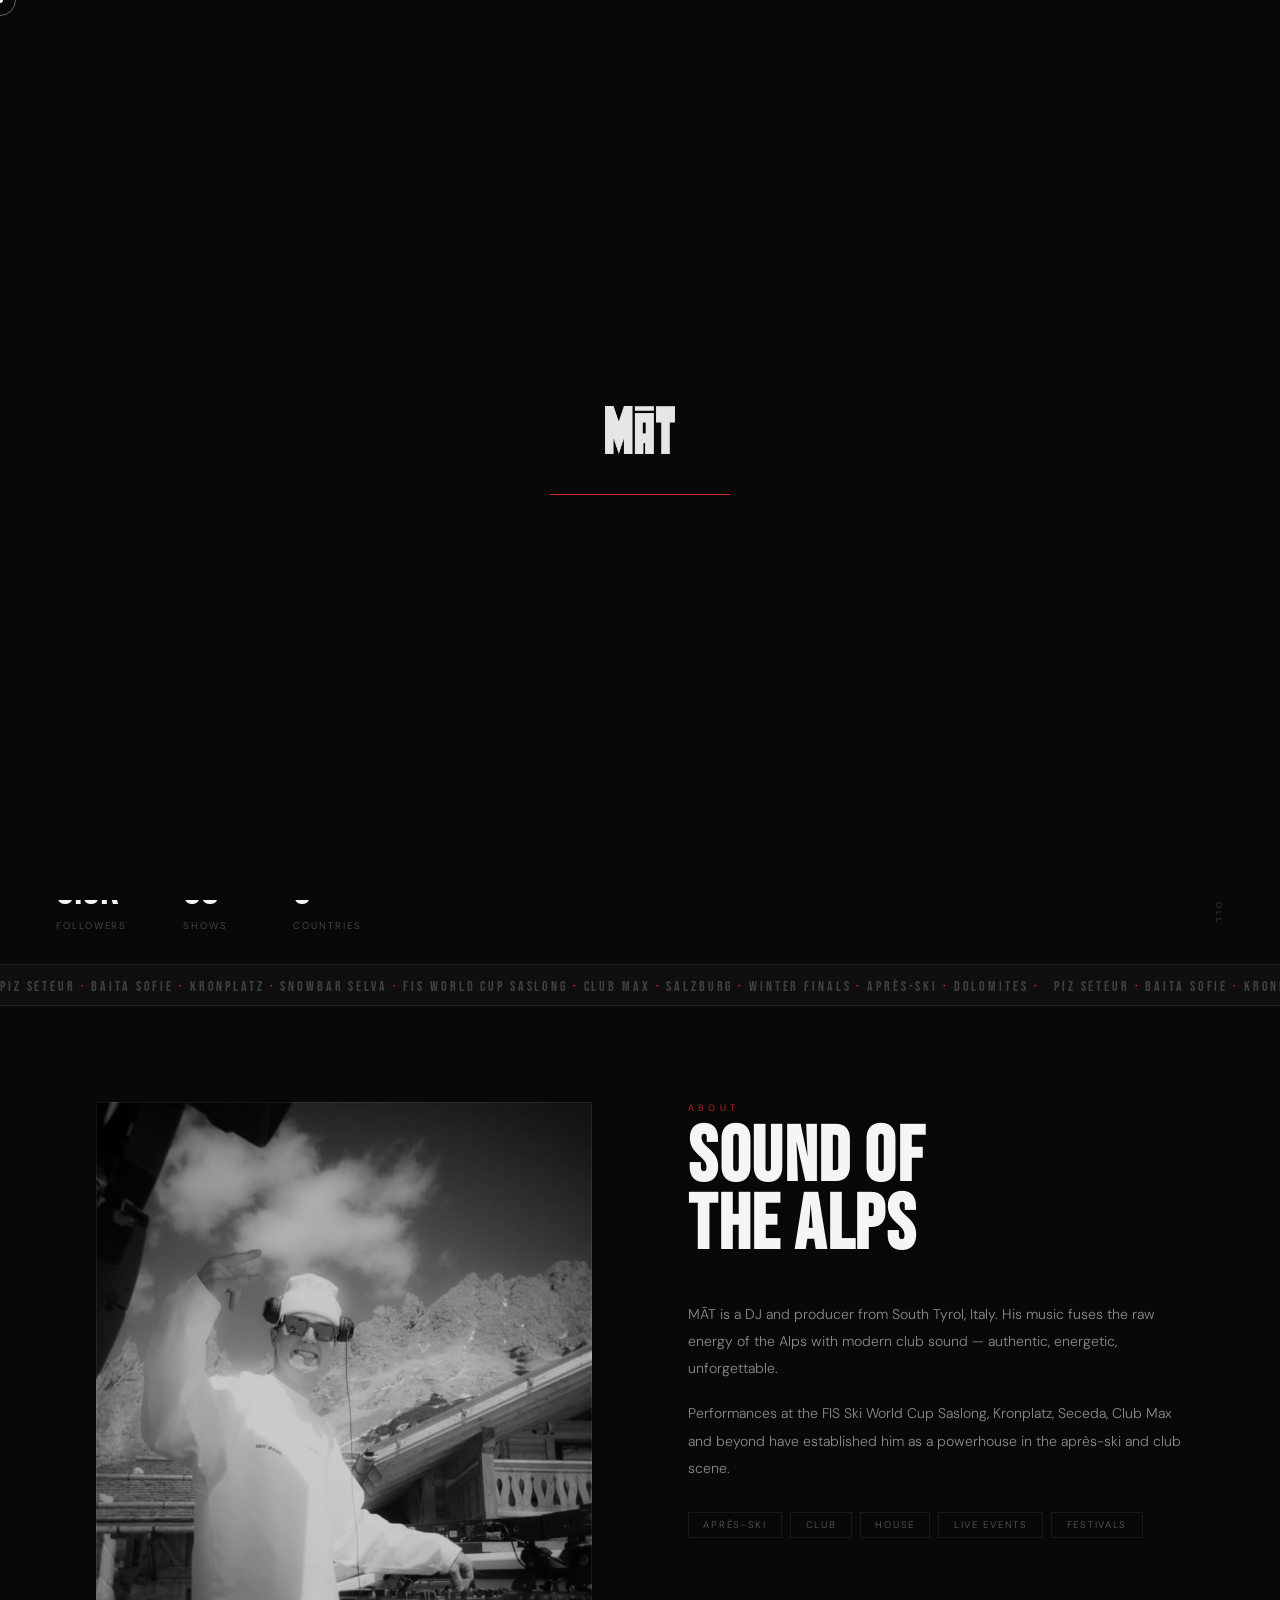
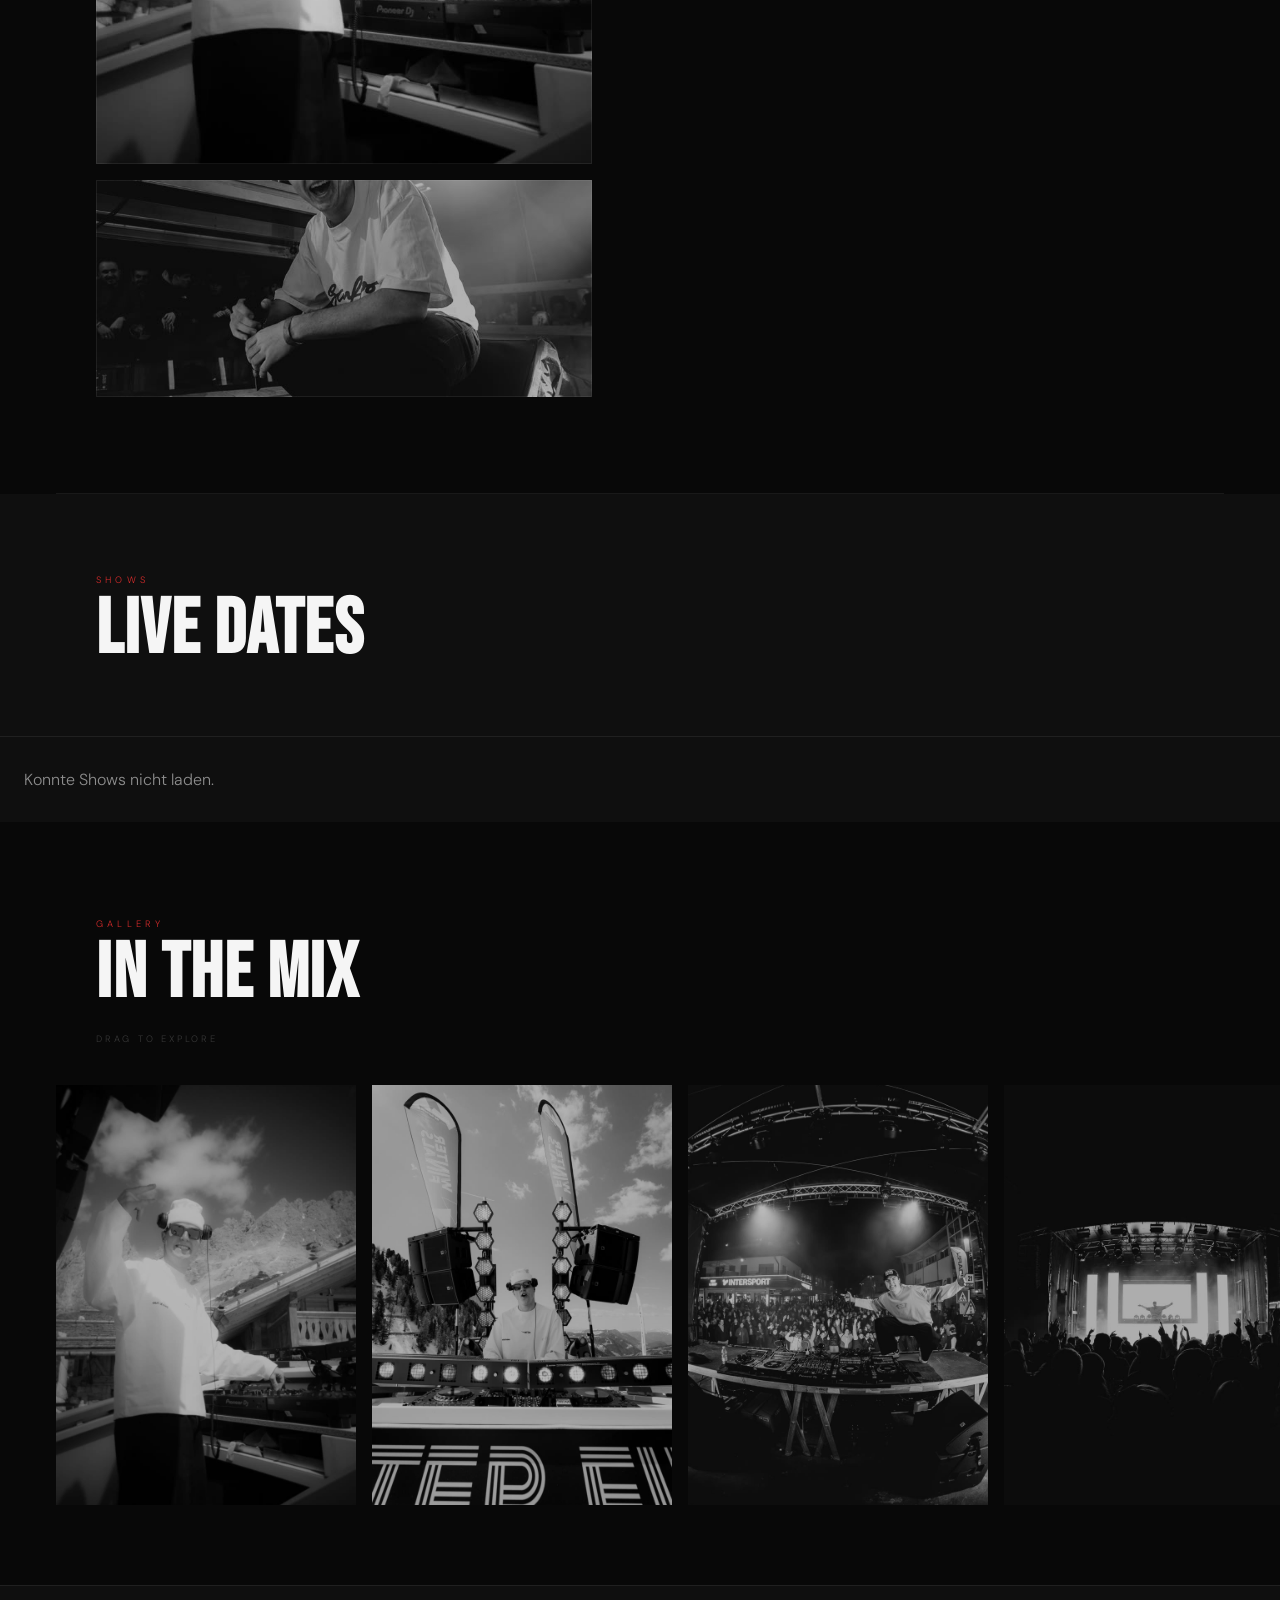
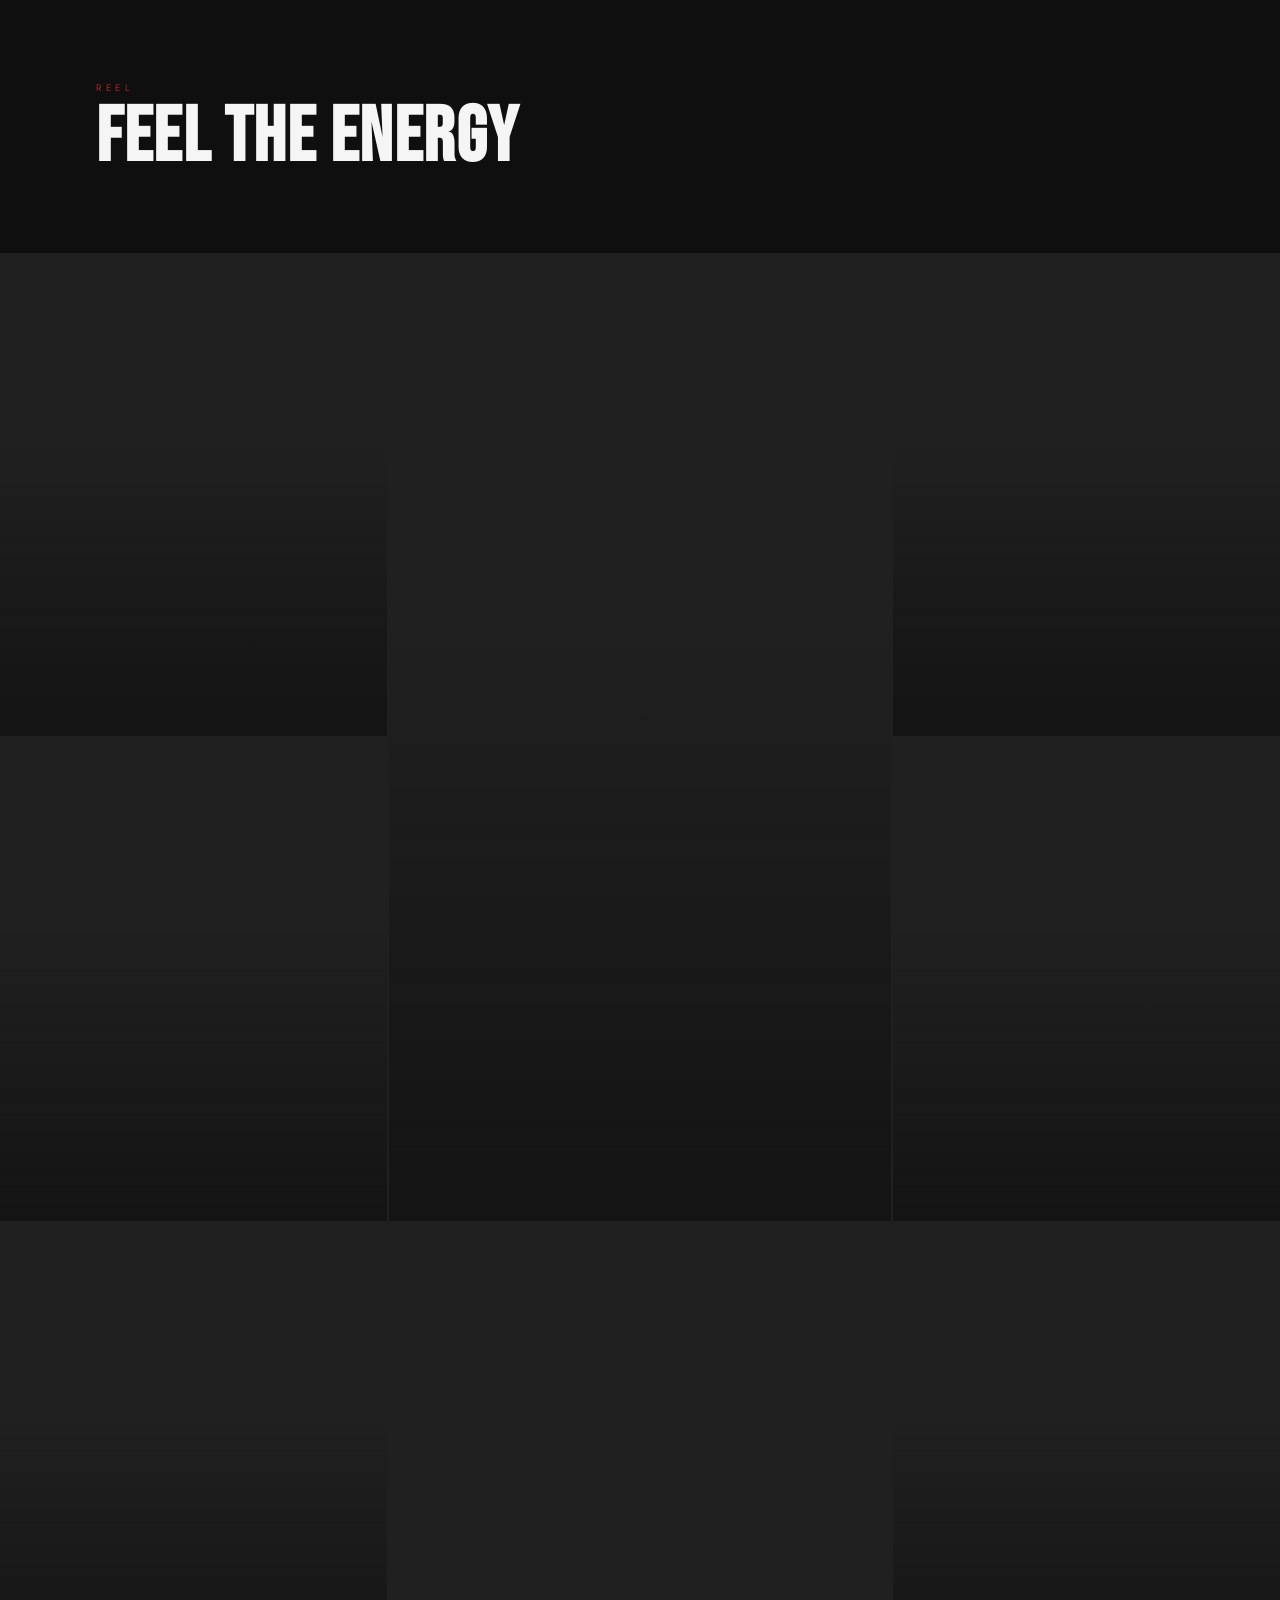
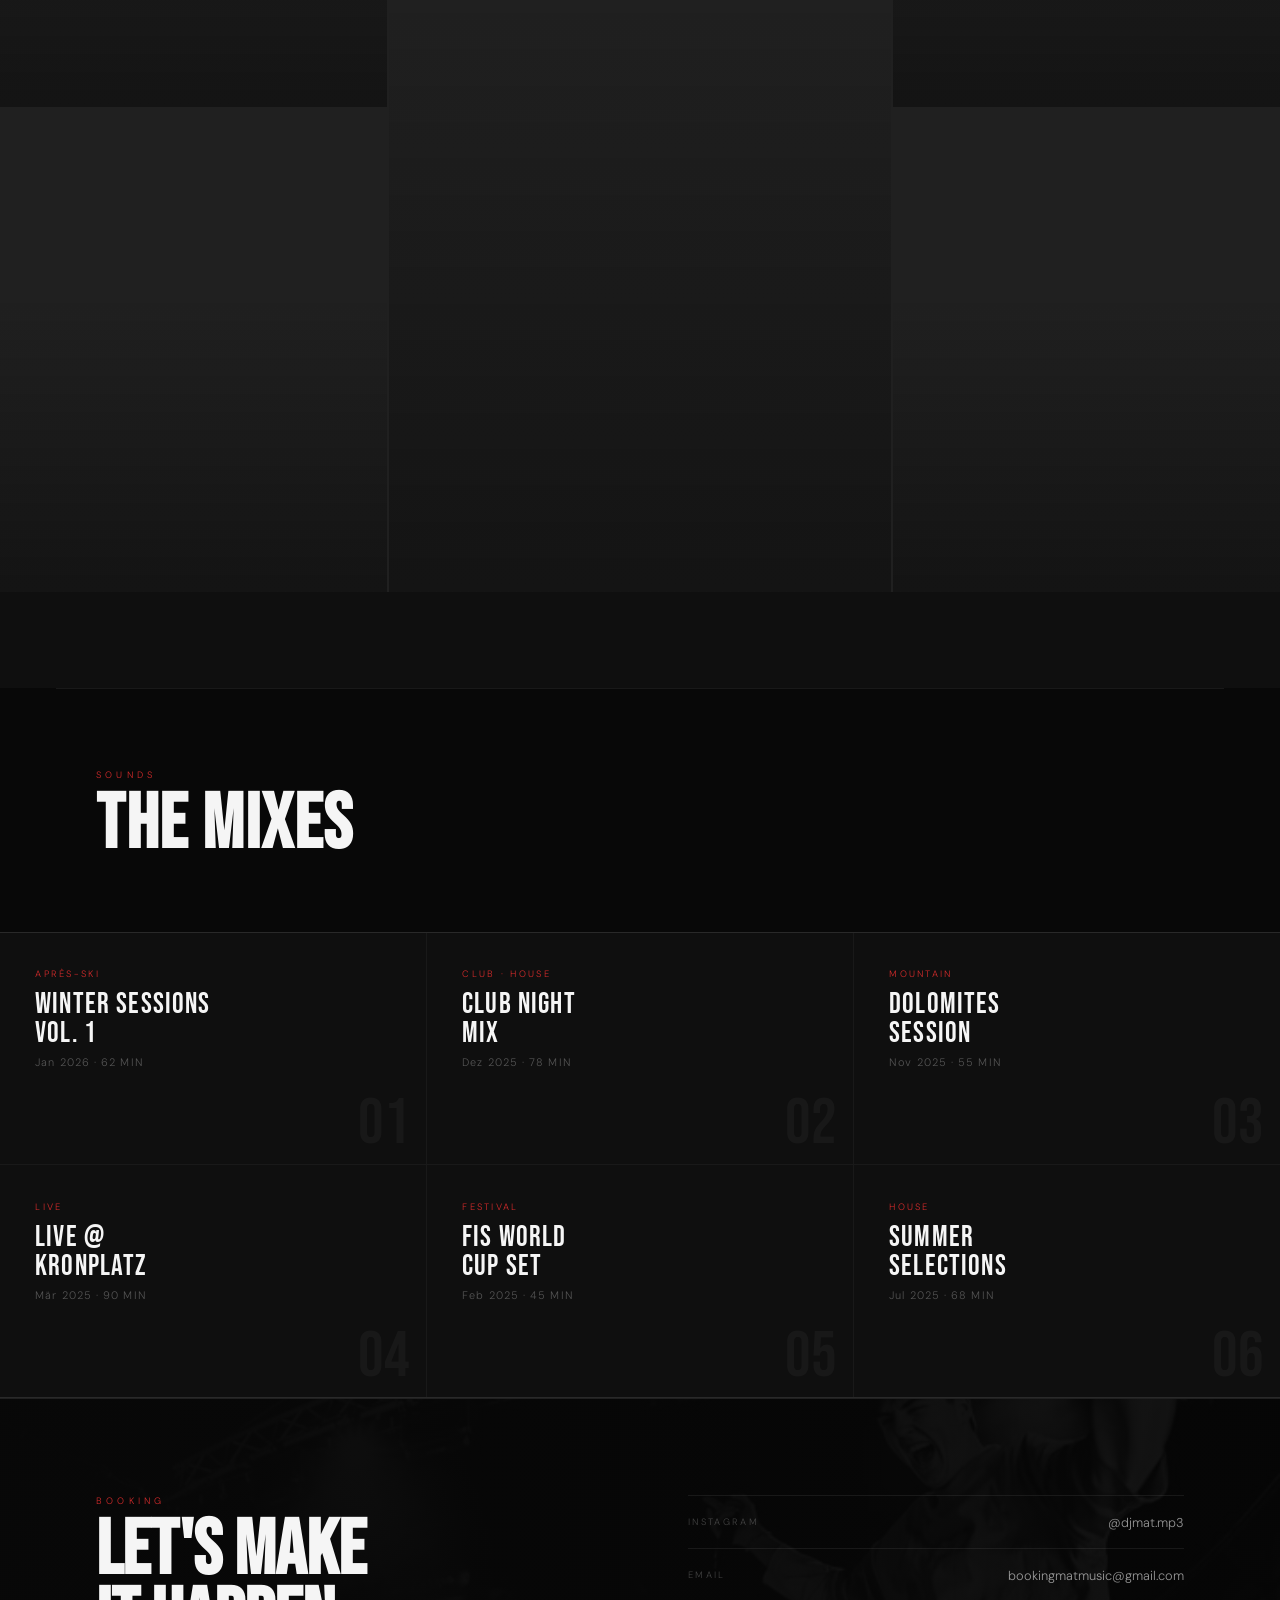
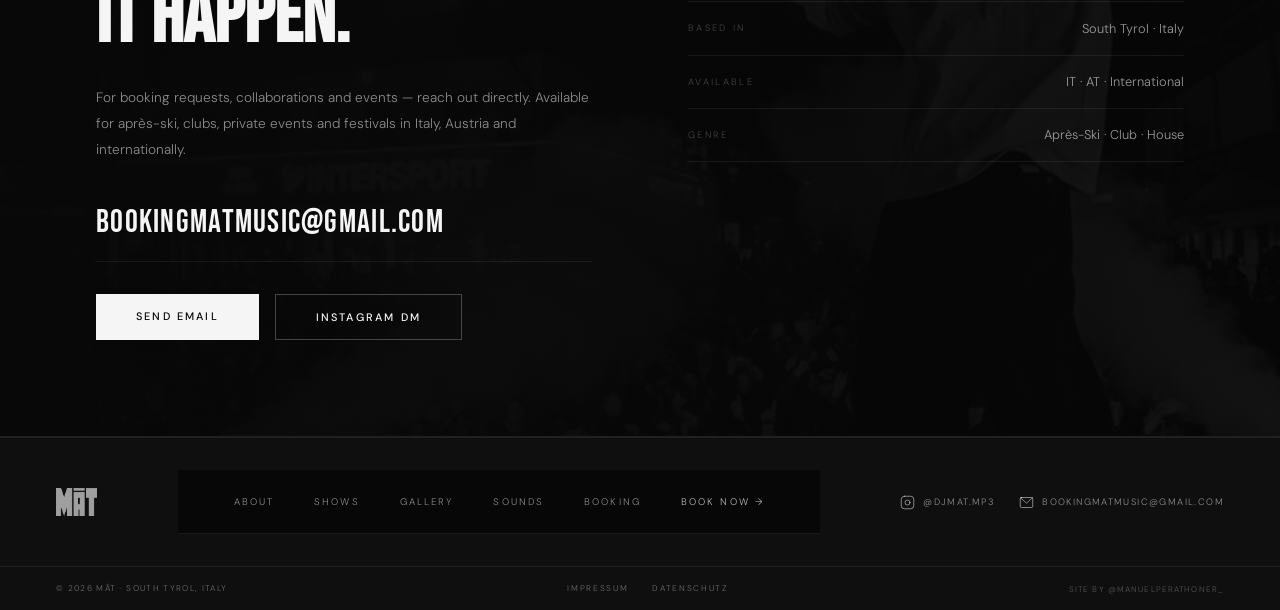
==== index.html @ 310b2f42 "Public it with Git instead of the old way" ====
<!DOCTYPE html>
<html lang="de">
<head>
  <meta charset="UTF-8">
  <meta name="viewport" content="width=device-width, initial-scale=1.0">
  <title>MĀT — DJ · Producer · South Tyrol</title>

  <!-- SEO -->
  <meta name="description" content="MĀT — DJ und Producer aus Südtirol, Italien. Après-Ski, Club & Live-Events in den Alpen und international. Jetzt buchen.">
  <meta name="robots" content="index, follow">

  <!-- Open Graph (Social Sharing) -->
  <meta property="og:type" content="website">
  <meta property="og:title" content="MĀT — DJ · Producer · South Tyrol">
  <meta property="og:description" content="From the Dolomites to the world. Après-ski, clubs & live events — the sound of the mountains.">
  <meta property="og:image" content="assets/image00005.jpeg">

  <!-- Twitter Card -->
  <meta name="twitter:card" content="summary_large_image">
  <meta name="twitter:title" content="MĀT — DJ · Producer · South Tyrol">
  <meta name="twitter:description" content="From the Dolomites to the world. Après-ski, clubs & live events — the sound of the mountains.">
  <meta name="twitter:image" content="assets/image00005.jpeg">

  <!-- Favicon -->
  <link rel="icon" type="image/svg+xml" href="favicon.svg">
  <link rel="icon" type="image/png" href="assets/logo-white.png">

  <link rel="stylesheet" href="style.css">
  <link rel="preconnect" href="https://fonts.bunny.net">
  <link href="https://fonts.bunny.net/css2?family=Bebas+Neue&family=DM+Sans:ital,wght@0,300;0,400;0,500;1,300&display=swap" rel="stylesheet">
</head>
<body>

  <!-- LOADER -->
  <div class="loader" id="loader">
    <img class="loader-logo" src="assets/logo-white.png" alt="MĀT">
    <div class="loader-bar"><div class="loader-fill"></div></div>
  </div>

  <!-- CUSTOM CURSOR -->
  <div class="cursor" id="cursor"></div>
  <div class="cursor-ring" id="cursor-ring"></div>

  <!-- NAV -->
  <nav id="nav">
    <a href="#" class="nav-logo">
      <img src="assets/logo-white.png" alt="MĀT">
    </a>
    <ul class="nav-links">
      <li><a href="#about">About</a></li>
      <li><a href="#shows">Shows</a></li>
      <li><a href="#gallery">Gallery</a></li>
      <li><a href="#sounds">Sounds</a></li>
      <li><a href="#booking">Booking</a></li>
    </ul>
    <div class="nav-right">
      <a class="nav-ig" href="https://www.instagram.com/djmat.mp3" target="_blank" rel="noopener" aria-label="Instagram">
        <svg xmlns="http://www.w3.org/2000/svg" width="17" height="17" viewBox="0 0 24 24" fill="none" stroke="currentColor" stroke-width="1.5" stroke-linecap="round" stroke-linejoin="round"><rect x="2" y="2" width="20" height="20" rx="5" ry="5"/><circle cx="12" cy="12" r="4"/><circle cx="17.5" cy="6.5" r="0.5" fill="currentColor" stroke="none"/></svg>
      </a>
      <a class="nav-book" href="#booking">Book Now</a>
    </div>
    <button class="nav-burger" id="burger" aria-label="Menu">
      <span></span><span></span><span></span>
    </button>
  </nav>

  <!-- MOBILE MENU -->
  <div class="mobile-menu" id="mobile-menu">
    <ul>
      <li><a href="#about">About</a></li>
      <li><a href="#shows">Shows</a></li>
      <li><a href="#gallery">Gallery</a></li>
      <li><a href="#sounds">Sounds</a></li>
      <li><a href="#booking">Booking</a></li>
    </ul>
    <div class="mobile-menu-bottom">
      <a href="#booking" class="mobile-book">Book Now</a>
      <a href="https://instagram.com/djmat.mp3" target="_blank" rel="noopener" class="mobile-ig" aria-label="Instagram">
        <svg xmlns="http://www.w3.org/2000/svg" width="16" height="16" viewBox="0 0 24 24" fill="none" stroke="currentColor" stroke-width="1.5" stroke-linecap="round" stroke-linejoin="round"><rect x="2" y="2" width="20" height="20" rx="5" ry="5"/><circle cx="12" cy="12" r="4"/><circle cx="17.5" cy="6.5" r="0.5" fill="currentColor" stroke="none"/></svg>
        @djmat.mp3
      </a>
    </div>
  </div>

  <!-- HERO -->
  <section class="hero" id="hero">
    <div class="hero-bg">
      <video class="hero-video" autoplay muted loop playsinline preload="auto" id="hero-video">
        <source src="assets/Mat12.mp4" type="video/mp4">
        <img src="assets/image00005.jpeg" alt="MĀT Live">
      </video>
      <div class="hero-overlay"></div>
    </div>
    <div class="hero-content">
      <img class="hero-logo anim-up" src="assets/logo-white.png" alt="MĀT" style="--d:.1s">
      <div class="hero-eyebrow anim-up" style="--d:.3s">
        <span class="eyebrow-line"></span>
        DJ · Producer · South Tyrol · Italy
      </div>
      <p class="hero-desc anim-up" style="--d:.5s">From the Dolomites to the world. Après-ski, clubs &amp; live events — the sound of the mountains.</p>
      <div class="hero-btns anim-up" style="--d:.7s">
        <a href="#shows" class="btn btn-white">Spring Shows 2026</a>
        <a href="#booking" class="btn btn-line">Book Now</a>
      </div>
      <div class="hero-stats anim-up" style="--d:.9s">
        <div class="hstat">
          <div class="hstat-n" data-target="6.5" data-suffix="K">0K</div>
          <div class="hstat-l">Followers</div>
        </div>
        <div class="hstat">
          <div class="hstat-n" data-target="58" data-suffix="+">0+</div>
          <div class="hstat-l">Shows</div>
        </div>
        <div class="hstat">
          <div class="hstat-n" data-target="5" data-suffix="+">0+</div>
          <div class="hstat-l">Countries</div>
        </div>
      </div>
    </div>
    <div class="scroll-hint anim-up" style="--d:1.1s">
      <div class="scroll-line"></div>
      <span>Scroll</span>
    </div>
  </section>

  <!-- TICKER -->
  <div class="ticker">
    <div class="ticker-inner">
      PIZ SETEUR <b>·</b> BAITA SOFIE <b>·</b> KRONPLATZ <b>·</b> SNOWBAR SELVA <b>·</b> FIS WORLD CUP SASLONG <b>·</b> CLUB MAX <b>·</b> SALZBURG <b>·</b> WINTER FINALS <b>·</b> APRÈS-SKI <b>·</b> DOLOMITES <b>·</b>&nbsp;&nbsp;
      PIZ SETEUR <b>·</b> BAITA SOFIE <b>·</b> KRONPLATZ <b>·</b> SNOWBAR SELVA <b>·</b> FIS WORLD CUP SASLONG <b>·</b> CLUB MAX <b>·</b> SALZBURG <b>·</b> WINTER FINALS <b>·</b> APRÈS-SKI <b>·</b> DOLOMITES <b>·</b>&nbsp;&nbsp;
    </div>
  </div>

  <!-- ABOUT -->
  <section class="section" id="about">
    <div class="container">
      <div class="about-grid">
        <div class="about-photos reveal">
          <div class="about-photo-main">
            <img src="assets/image00001.jpeg" alt="MĀT — DJ in the Alps" loading="lazy">
          </div>
          <div class="about-photo-sub">
            <img src="assets/image00015.jpeg" alt="MĀT on stage" loading="lazy">
          </div>
        </div>
        <div class="about-text">
          <div class="sec-label reveal">About</div>
          <h2 class="sec-title reveal">Sound of<br>the Alps</h2>
          <p class="reveal">MĀT is a DJ and producer from South Tyrol, Italy. His music fuses the raw energy of the Alps with modern club sound — authentic, energetic, unforgettable.</p>
          <p class="reveal">Performances at the FIS Ski World Cup Saslong, Kronplatz, Seceda, Club Max and beyond have established him as a powerhouse in the après-ski and club scene.</p>
          <div class="pill-row reveal">
            <span class="pill">Après-Ski</span>
            <span class="pill">Club</span>
            <span class="pill">House</span>
            <span class="pill">Live Events</span>
            <span class="pill">Festivals</span>
          </div>
        </div>
      </div>
    </div>
  </section>

  <div class="divider"></div>

  <!-- SHOWS -->
  <section class="shows-section" id="shows">
    <div class="container">
      <div class="sec-label" id="shows-label">Shows</div>
      <h2 class="sec-title">Live Dates</h2>
    </div>
    <div class="gigs-list" id="gigs-list">
      <!-- Wird automatisch aus Google Sheets geladen -->
      <div class="gigs-loading">
        <span></span><span></span><span></span>
      </div>
    </div>
  </section>

  <!-- GALLERY -->
  <section class="gallery-section" id="gallery">
    <div class="container">
      <div class="sec-label reveal">Gallery</div>
      <h2 class="sec-title reveal">In the Mix</h2>
      <p class="gallery-hint reveal">Drag to explore</p>
    </div>
    <div class="gallery-track" id="gallery-track">
      <div class="gallery-item"><img src="assets/image00001.jpeg" alt="MĀT Live" loading="lazy"></div>
      <div class="gallery-item"><img src="assets/image00002.jpeg" alt="MĀT Live" loading="lazy"></div>
      <div class="gallery-item"><img src="assets/image00003.jpeg" alt="MĀT Live" loading="lazy"></div>
      <div class="gallery-item"><img src="assets/image00004.jpeg" alt="MĀT Live" loading="lazy"></div>
      <div class="gallery-item"><img src="assets/image00005.jpeg" alt="MĀT Live" loading="lazy"></div>
      <div class="gallery-item"><img src="assets/image00006.jpeg" alt="MĀT Live" loading="lazy"></div>
      <div class="gallery-item"><img src="assets/image00007.jpeg" alt="MĀT Live" loading="lazy"></div>
      <div class="gallery-item"><img src="assets/image00008.jpeg" alt="MĀT Live" loading="lazy"></div>
      <div class="gallery-item"><img src="assets/image00009.jpeg" alt="MĀT Live" loading="lazy"></div>
      <div class="gallery-item"><img src="assets/image00010.jpeg" alt="MĀT Live" loading="lazy"></div>
      <div class="gallery-item"><img src="assets/image00011.jpeg" alt="MĀT Live" loading="lazy"></div>
      <div class="gallery-item"><img src="assets/image00012.jpeg" alt="MĀT Live" loading="lazy"></div>
      <div class="gallery-item"><img src="assets/image00013.jpeg" alt="MĀT Live" loading="lazy"></div>
      <div class="gallery-item"><img src="assets/image00014.jpeg" alt="MĀT Live" loading="lazy"></div>
      <div class="gallery-item"><img src="assets/image00015.jpeg" alt="MĀT Live" loading="lazy"></div>
      <div class="gallery-item"><img src="assets/image00016.jpeg" alt="MĀT Live" loading="lazy"></div>
      <div class="gallery-item"><img src="assets/image00017.jpeg" alt="MĀT Live" loading="lazy"></div>
      <div class="gallery-item"><img src="assets/image00018.jpeg" alt="MĀT Live" loading="lazy"></div>
    </div>
  </section>

  <!-- VIDEO REEL -->
  <section class="reel-section">
    <div class="container">
      <div class="sec-label reveal">Reel</div>
      <h2 class="sec-title reveal">Feel the Energy</h2>
    </div>
    <div class="reel-grid">
      <!-- Row group 1 -->
      <div class="reel-item reveal">
        <video muted loop playsinline preload="none" data-reel>
          <source src="assets/Mat1.mp4" type="video/mp4">
        </video>
        <div class="reel-overlay"></div>
      </div>
      <div class="reel-item reel-tall reveal">
        <video muted loop playsinline preload="none" data-reel>
          <source src="assets/Mat7.mp4" type="video/mp4">
        </video>
        <div class="reel-overlay"></div>
      </div>
      <div class="reel-item reveal">
        <video muted loop playsinline preload="none" data-reel>
          <source src="assets/IMG_0482.mp4" type="video/mp4">
        </video>
        <div class="reel-overlay"></div>
      </div>
      <div class="reel-item reveal">
        <video muted loop playsinline preload="none" data-reel>
          <source src="assets/Mat8.mp4" type="video/mp4">
        </video>
        <div class="reel-overlay"></div>
      </div>
      <div class="reel-item reveal">
        <video muted loop playsinline preload="none" data-reel>
          <source src="assets/IMG_1196.mp4" type="video/mp4">
        </video>
        <div class="reel-overlay"></div>
      </div>
      <!-- Row group 2 -->
      <div class="reel-item reveal">
        <video muted loop playsinline preload="none" data-reel>
          <source src="assets/IMG_1202.mp4" type="video/mp4">
        </video>
        <div class="reel-overlay"></div>
      </div>
      <div class="reel-item reel-tall reveal">
        <video muted loop playsinline preload="none" data-reel>
          <source src="assets/IMG_1875.mp4" type="video/mp4">
        </video>
        <div class="reel-overlay"></div>
      </div>
      <div class="reel-item reveal">
        <video muted loop playsinline preload="none" data-reel>
          <source src="assets/Mat5.mp4" type="video/mp4">
        </video>
        <div class="reel-overlay"></div>
      </div>
      <div class="reel-item reveal">
        <video muted loop playsinline preload="none" data-reel>
          <source src="assets/IMG_2559.mp4" type="video/mp4">
        </video>
        <div class="reel-overlay"></div>
      </div>
      <div class="reel-item reveal">
        <video muted loop playsinline preload="none" data-reel>
          <source src="assets/Mat9.mp4" type="video/mp4">
        </video>
        <div class="reel-overlay"></div>
      </div>
    </div>
  </section>

  <div class="divider"></div>

  <!-- SOUNDS -->
  <section class="sounds-section" id="sounds">
    <div class="container">
      <div class="sec-label reveal">Sounds</div>
      <h2 class="sec-title reveal">The Mixes</h2>
    </div>
    <div class="mix-grid">
      <div class="mix-card reveal">
        <div class="mix-num">01</div>
        <div class="mix-tag">Après-Ski</div>
        <div class="mix-title">Winter Sessions<br>Vol. 1</div>
        <div class="mix-meta">Jan 2026 · 62 MIN</div>
        <a href="https://soundcloud.com/djmat" target="_blank" rel="noopener" class="mix-play" aria-label="Auf SoundCloud anhören">
          <svg viewBox="0 0 24 24" fill="currentColor"><path d="M8 5v14l11-7z"/></svg>
        </a>
      </div>
      <div class="mix-card reveal">
        <div class="mix-num">02</div>
        <div class="mix-tag">Club · House</div>
        <div class="mix-title">Club Night<br>Mix</div>
        <div class="mix-meta">Dez 2025 · 78 MIN</div>
        <a href="https://soundcloud.com/djmat" target="_blank" rel="noopener" class="mix-play" aria-label="Auf SoundCloud anhören">
          <svg viewBox="0 0 24 24" fill="currentColor"><path d="M8 5v14l11-7z"/></svg>
        </a>
      </div>
      <div class="mix-card reveal">
        <div class="mix-num">03</div>
        <div class="mix-tag">Mountain</div>
        <div class="mix-title">Dolomites<br>Session</div>
        <div class="mix-meta">Nov 2025 · 55 MIN</div>
        <a href="https://soundcloud.com/djmat" target="_blank" rel="noopener" class="mix-play" aria-label="Auf SoundCloud anhören">
          <svg viewBox="0 0 24 24" fill="currentColor"><path d="M8 5v14l11-7z"/></svg>
        </a>
      </div>
      <div class="mix-card reveal">
        <div class="mix-num">04</div>
        <div class="mix-tag">Live</div>
        <div class="mix-title">Live @<br>Kronplatz</div>
        <div class="mix-meta">Mär 2025 · 90 MIN</div>
        <a href="https://soundcloud.com/djmat" target="_blank" rel="noopener" class="mix-play" aria-label="Auf SoundCloud anhören">
          <svg viewBox="0 0 24 24" fill="currentColor"><path d="M8 5v14l11-7z"/></svg>
        </a>
      </div>
      <div class="mix-card reveal">
        <div class="mix-num">05</div>
        <div class="mix-tag">Festival</div>
        <div class="mix-title">FIS World<br>Cup Set</div>
        <div class="mix-meta">Feb 2025 · 45 MIN</div>
        <a href="https://soundcloud.com/djmat" target="_blank" rel="noopener" class="mix-play" aria-label="Auf SoundCloud anhören">
          <svg viewBox="0 0 24 24" fill="currentColor"><path d="M8 5v14l11-7z"/></svg>
        </a>
      </div>
      <div class="mix-card reveal">
        <div class="mix-num">06</div>
        <div class="mix-tag">House</div>
        <div class="mix-title">Summer<br>Selections</div>
        <div class="mix-meta">Jul 2025 · 68 MIN</div>
        <a href="https://soundcloud.com/djmat" target="_blank" rel="noopener" class="mix-play" aria-label="Auf SoundCloud anhören">
          <svg viewBox="0 0 24 24" fill="currentColor"><path d="M8 5v14l11-7z"/></svg>
        </a>
      </div>
    </div>
  </section>

  <!-- BOOKING -->
  <section class="booking-section" id="booking">
    <div class="booking-bg">
      <img src="assets/image00005.jpeg" alt="MĀT Live" loading="lazy">
      <div class="booking-bg-overlay"></div>
    </div>
    <div class="container">
      <div class="booking-grid">
        <div class="booking-left">
          <div class="sec-label reveal">Booking</div>
          <h2 class="booking-title reveal">Let's make<br>it happen.</h2>
          <p class="booking-p reveal">For booking requests, collaborations and events — reach out directly. Available for après-ski, clubs, private events and festivals in Italy, Austria and internationally.</p>
          <a class="booking-email reveal" href="mailto:bookingmatmusic@gmail.com">bookingmatmusic@gmail.com</a>
          <div class="booking-btns reveal">
            <a href="mailto:bookingmatmusic@gmail.com" class="btn btn-white">Send Email</a>
            <a href="https://instagram.com/djmat.mp3" target="_blank" class="btn btn-line">Instagram DM</a>
          </div>
        </div>
        <div class="booking-right reveal">
          <div class="cinfo">
            <div class="cinfo-row">
              <span class="cinfo-label">Instagram</span>
              <a href="https://instagram.com/djmat.mp3" target="_blank">@djmat.mp3</a>
            </div>
            <div class="cinfo-row">
              <span class="cinfo-label">Email</span>
              <a href="mailto:bookingmatmusic@gmail.com">bookingmatmusic@gmail.com</a>
            </div>
            <div class="cinfo-row">
              <span class="cinfo-label">Based in</span>
              <span>South Tyrol · Italy</span>
            </div>
            <div class="cinfo-row">
              <span class="cinfo-label">Available</span>
              <span>IT · AT · International</span>
            </div>
            <div class="cinfo-row">
              <span class="cinfo-label">Genre</span>
              <span>Après-Ski · Club · House</span>
            </div>
          </div>
        </div>
      </div>
    </div>
  </section>

  <!-- FOOTER -->
  <footer>
    <div class="footer-main">
      <a href="#" class="footer-logo"><img src="assets/logo-white.png" alt="MĀT"></a>
      <nav class="footer-nav" aria-label="Footer navigation">
        <a href="#about">About</a>
        <a href="#shows">Shows</a>
        <a href="#gallery">Gallery</a>
        <a href="#sounds">Sounds</a>
        <a href="#booking">Booking</a>
        <a href="#booking" class="footer-book">Book Now &rarr;</a>
      </nav>
      <div class="footer-social">
        <a href="https://instagram.com/djmat.mp3" target="_blank" rel="noopener" class="footer-ig-link" aria-label="Instagram">
          <svg xmlns="http://www.w3.org/2000/svg" width="15" height="15" viewBox="0 0 24 24" fill="none" stroke="currentColor" stroke-width="1.5" stroke-linecap="round" stroke-linejoin="round"><rect x="2" y="2" width="20" height="20" rx="5" ry="5"/><circle cx="12" cy="12" r="4"/><circle cx="17.5" cy="6.5" r="0.5" fill="currentColor" stroke="none"/></svg>
          @djmat.mp3
        </a>
        <a href="mailto:bookingmatmusic@gmail.com" class="footer-email-link">
          <svg xmlns="http://www.w3.org/2000/svg" width="15" height="15" viewBox="0 0 24 24" fill="none" stroke="currentColor" stroke-width="1.5" stroke-linecap="round" stroke-linejoin="round"><rect x="2" y="4" width="20" height="16" rx="2"/><polyline points="2,4 12,13 22,4"/></svg>
          bookingmatmusic@gmail.com
        </a>
      </div>
    </div>
    <div class="footer-bottom">
      <span class="footer-copy">© 2026 MĀT · South Tyrol, Italy</span>
      <div class="footer-legal-links">
        <a href="impressum.html" class="footer-legal-link">Impressum</a>
        <a href="datenschutz.html" class="footer-legal-link">Datenschutz</a>
      </div>
      <span class="footer-credit">site by <a href="https://instagram.com/manuelperathoner_" target="_blank" rel="noopener">@manuelperathoner_</a></span>
    </div>
  </footer>

  <script src="main.js"></script>
</body>
</html>
---- style.css ----
/* =========================================
   MĀT — DJ Website
   style.css
   ========================================= */

/* --- RESET & ROOT --- */
*, *::before, *::after {
  margin: 0;
  padding: 0;
  box-sizing: border-box;
}

:root {
  --bg:       #080808;
  --bg2:      #0F0F0F;
  --bg3:      #141414;
  --w:        #F5F5F5;
  --w2:       rgba(245, 245, 245, 0.55);
  --w3:       rgba(245, 245, 245, 0.12);
  --red:      #D42B2B;
  --border:   rgba(245, 245, 245, 0.07);
  --font-display: 'Bebas Neue', sans-serif;
  --font-body:    'DM Sans', sans-serif;
}

html {
  scroll-behavior: smooth;
}

body {
  background: var(--bg);
  color: var(--w);
  font-family: var(--font-body);
  font-weight: 300;
  overflow-x: hidden;
  -webkit-font-smoothing: antialiased;
}

img {
  display: block;
  max-width: 100%;
}

a {
  color: inherit;
  text-decoration: none;
}

/* --- TYPOGRAPHY --- */
.sec-label {
  font-size: 0.58rem;
  letter-spacing: 0.45em;
  text-transform: uppercase;
  color: var(--red);
  margin-bottom: 0.7rem;
}

.sec-title {
  font-family: var(--font-display);
  font-size: clamp(3rem, 6vw, 5.5rem);
  line-height: 0.88;
  letter-spacing: 0.02em;
  margin-bottom: 2.5rem;
}

/* --- LAYOUT --- */
.container {
  max-width: 1200px;
  margin: 0 auto;
  padding: 0 3.5rem;
}

.section {
  padding: 6rem 0;
}

.divider {
  height: 1px;
  background: var(--border);
  margin: 0 3.5rem;
}

/* --- BUTTONS --- */
.btn {
  display: inline-block;
  padding: 0.95rem 2.5rem;
  font-family: var(--font-body);
  font-size: 0.68rem;
  letter-spacing: 0.2em;
  text-transform: uppercase;
  font-weight: 500;
  transition: all 0.2s ease;
  cursor: pointer;
}

.btn-white {
  background: var(--w);
  color: var(--bg);
}

.btn-white:hover {
  background: #ddd;
}

.btn-line {
  border: 1px solid rgba(245, 245, 245, 0.25);
  color: var(--w);
}

.btn-line:hover {
  border-color: var(--w);
}

/* =========================================
   NAV
   ========================================= */
nav {
  position: sticky;
  top: 0;
  z-index: 100;
  display: flex;
  justify-content: space-between;
  align-items: center;
  padding: 0 3.5rem;
  height: 64px;
  background: rgba(8, 8, 8, 0.97);
  border-bottom: 1px solid var(--border);
  backdrop-filter: blur(16px);
  -webkit-backdrop-filter: blur(16px);
}

.nav-logo img {
  height: 36px;
  transition: opacity 0.2s ease;
}

.nav-logo img:hover {
  opacity: 0.75;
}

.nav-links {
  display: flex;
  gap: 3rem;
  list-style: none;
  position: absolute;
  left: 50%;
  transform: translateX(-50%);
}

.nav-links a {
  font-size: 0.6rem;
  letter-spacing: 0.25em;
  text-transform: uppercase;
  opacity: 0.35;
  transition: opacity 0.2s;
}

.nav-links a:hover {
  opacity: 1;
}

.nav-right {
  display: flex;
  align-items: center;
  gap: 1.8rem;
}

.nav-ig {
  display: flex;
  align-items: center;
  opacity: 0.35;
  transition: opacity 0.2s;
}

.nav-ig:hover {
  opacity: 1;
}

.nav-book {
  padding: 0.5rem 1.4rem;
  border: 1px solid rgba(245, 245, 245, 0.25);
  font-size: 0.58rem;
  letter-spacing: 0.22em;
  text-transform: uppercase;
  transition: background 0.2s, color 0.2s, border-color 0.2s;
}

.nav-book:hover {
  background: var(--w);
  color: var(--bg);
  border-color: var(--w);
}

.nav-burger {
  display: none;
  flex-direction: column;
  gap: 5px;
  background: none;
  border: none;
  cursor: pointer;
  padding: 4px;
}

.nav-burger span {
  display: block;
  width: 24px;
  height: 1px;
  background: var(--w);
  transition: all 0.3s;
}

/* Mobile Menu */
.mobile-menu {
  display: none;
  position: fixed;
  top: 61px;
  left: 0;
  right: 0;
  z-index: 99;
  background: rgba(8, 8, 8, 0.98);
  border-bottom: 1px solid var(--border);
  padding: 2rem 3rem;
  transform: translateY(-100%);
  transition: transform 0.3s ease;
}

.mobile-menu.open {
  transform: translateY(0);
}

.mobile-menu ul {
  list-style: none;
  display: flex;
  flex-direction: column;
  gap: 1.5rem;
}

.mobile-menu a {
  font-size: 1rem;
  letter-spacing: 0.2em;
  text-transform: uppercase;
  opacity: 0.6;
  transition: opacity 0.2s;
}

.mobile-menu a:hover {
  opacity: 1;
}

.mobile-menu-bottom {
  display: flex;
  align-items: center;
  justify-content: space-between;
  margin-top: 2rem;
  padding-top: 1.5rem;
  border-top: 1px solid var(--border);
}

.mobile-book {
  display: inline-block;
  padding: 0.7rem 1.8rem;
  border: 1px solid rgba(245, 245, 245, 0.25);
  font-size: 0.6rem;
  letter-spacing: 0.22em;
  text-transform: uppercase;
  color: var(--w) !important;
  opacity: 1 !important;
  transition: background 0.2s, border-color 0.2s;
}

.mobile-book:hover {
  background: var(--w);
  color: var(--bg) !important;
  border-color: var(--w);
}

.mobile-ig {
  display: flex;
  align-items: center;
  gap: 0.5rem;
  font-size: 0.58rem;
  letter-spacing: 0.18em;
  text-transform: uppercase;
  color: rgba(245, 245, 245, 0.5) !important;
  opacity: 1 !important;
  transition: color 0.2s;
}

.mobile-ig:hover {
  color: var(--w) !important;
}

/* =========================================
   HERO
   ========================================= */
.hero {
  position: relative;
  min-height: 100vh;
  display: flex;
  flex-direction: column;
  justify-content: flex-end;
  padding: 0 3.5rem 2rem;
  overflow: hidden;
}

.hero-bg {
  position: absolute;
  inset: 0;
  z-index: 0;
}

.hero-bg img {
  width: 100%;
  height: 100%;
  object-fit: cover;
  filter: saturate(0) brightness(0.35);
}

.hero-bg::after {
  content: '';
  position: absolute;
  inset: 0;
  background: linear-gradient(
    to top,
    rgba(8, 8, 8, 0.95) 0%,
    rgba(8, 8, 8, 0.3) 45%,
    rgba(8, 8, 8, 0.05) 100%
  );
}

.hero-content {
  position: relative;
  z-index: 2;
  max-width: 900px;
}

.hero-eyebrow {
  display: flex;
  align-items: center;
  gap: 0.7rem;
  font-size: 0.6rem;
  letter-spacing: 0.35em;
  text-transform: uppercase;
  color: rgba(245, 245, 245, 0.4);
  margin-bottom: 1rem;
}

.eyebrow-line {
  display: block;
  width: 24px;
  height: 1px;
  background: var(--red);
  flex-shrink: 0;
}

.hero-logo {
  width: min(480px, 75vw);
  margin-top: 4rem;
  margin-bottom: 2.5rem;
  transition: transform 0.3s ease;
}

.hero-logo:hover {
  transform: scale(1.02);
}

.hero-desc {
  font-size: 0.95rem;
  line-height: 1.9;
  color: var(--w2);
  max-width: 500px;
  margin-bottom: 3.5rem;
}

.hero-btns {
  display: flex;
  gap: 1.2rem;
  flex-wrap: wrap;
  margin-bottom: 4rem;
}

.hero-stats {
  display: flex;
  gap: 3.5rem;
  padding-top: 3rem;
  border-top: 1px solid var(--border);
}

.hstat-n {
  font-family: var(--font-display);
  font-size: 2.8rem;
  line-height: 1;
}

.hstat-l {
  font-size: 0.6rem;
  letter-spacing: 0.2em;
  text-transform: uppercase;
  color: rgba(245, 245, 245, 0.3);
  margin-top: 0.3rem;
}

/* =========================================
   TICKER
   ========================================= */
.ticker {
  overflow: hidden;
  white-space: nowrap;
  border-top: 1px solid var(--border);
  border-bottom: 1px solid var(--border);
  padding: 0.6rem 0;
  background: var(--bg2);
}

.ticker-inner {
  display: inline-block;
  animation: tick 28s linear infinite;
  font-family: var(--font-display);
  font-size: 0.9rem;
  letter-spacing: 0.2em;
  color: rgba(245, 245, 245, 0.22);
}

.ticker-inner b {
  color: var(--red);
  font-weight: 400;
}

@keyframes tick {
  0%   { transform: translateX(0); }
  100% { transform: translateX(-50%); }
}

/* =========================================
   ABOUT
   ========================================= */
.about-grid {
  display: grid;
  grid-template-columns: 1fr 1fr;
  gap: 6rem;
  align-items: start;
}

.about-photo {
  aspect-ratio: 3 / 4;
  overflow: hidden;
  position: relative;
}

.about-photo img {
  width: 100%;
  height: 100%;
  object-fit: cover;
  filter: saturate(0) brightness(0.8);
  transition: transform 0.6s ease;
}

.about-photo:hover img {
  transform: scale(1.03);
}

.about-photo::before {
  content: '';
  position: absolute;
  inset: 0;
  border: 1px solid var(--border);
  z-index: 1;
  pointer-events: none;
}

.about-text p {
  font-size: 0.88rem;
  line-height: 1.95;
  color: var(--w2);
  margin-bottom: 1.1rem;
}

.pill-row {
  display: flex;
  flex-wrap: wrap;
  gap: 0.5rem;
  margin-top: 1.8rem;
}

.pill {
  padding: 0.35rem 0.9rem;
  border: 1px solid var(--border);
  font-size: 0.6rem;
  letter-spacing: 0.18em;
  text-transform: uppercase;
  color: rgba(245, 245, 245, 0.35);
  transition: border-color 0.2s, color 0.2s;
}

.pill:hover {
  border-color: rgba(245, 245, 245, 0.3);
  color: rgba(245, 245, 245, 0.7);
}

/* =========================================
   SHOWS / GIGS
   ========================================= */
.shows-section {
  background: var(--bg2);
  padding: 5rem 0 0;
}

.shows-section .container {
  padding-bottom: 2rem;
}

.gigs-list {
  border-top: 1px solid var(--border);
}

.gig {
  display: grid;
  grid-template-columns: 100px 1fr auto;
  align-items: center;
  padding: 1.5rem 3.5rem;
  border-bottom: 1px solid var(--border);
  gap: 2rem;
  transition: background 0.18s;
  cursor: default;
  position: relative;
}

.gig::after {
  content: '';
  position: absolute;
  left: 0;
  top: 0;
  bottom: 0;
  width: 2px;
  background: var(--red);
  transform: scaleY(0);
  transform-origin: bottom;
  transition: transform 0.3s ease;
}

.gig:hover {
  background: rgba(245, 245, 245, 0.02);
}

.gig:hover::after {
  transform: scaleY(1);
}

.gig:hover .gig-v {
  color: var(--w);
}

.gig-d {
  font-family: var(--font-display);
  font-size: 1rem;
  color: rgba(245, 245, 245, 0.35);
  letter-spacing: 0.06em;
}

.gig-v {
  font-size: 0.9rem;
  color: rgba(245, 245, 245, 0.7);
  transition: color 0.2s;
  letter-spacing: 0.02em;
}

.gig-l {
  font-size: 0.6rem;
  letter-spacing: 0.18em;
  text-transform: uppercase;
  color: rgba(245, 245, 245, 0.25);
  text-align: right;
}

/* =========================================
   SOUNDS / MIXES
   ========================================= */
.sounds-section {
  padding: 5rem 0 0;
}

.sounds-section .container {
  padding-bottom: 2rem;
}

.sounds-section .mix-grid {
  border-top: 1px solid var(--border);
  border-bottom: 1px solid var(--border);
}

.mix-grid {
  display: grid;
  grid-template-columns: repeat(3, 1fr);
  gap: 1px;
  background: var(--border);
}

.mix-card {
  background: var(--bg2);
  padding: 2.2rem;
  position: relative;
  overflow: hidden;
  cursor: pointer;
  transition: background 0.2s;
}

.mix-card:hover {
  background: var(--bg3);
}

.mix-card:hover .mix-play {
  opacity: 1;
  transform: scale(1);
}

.mix-num {
  font-family: var(--font-display);
  font-size: 4rem;
  color: rgba(245, 245, 245, 0.04);
  line-height: 1;
  position: absolute;
  right: 1rem;
  bottom: 0.5rem;
  user-select: none;
}

.mix-tag {
  font-size: 0.58rem;
  letter-spacing: 0.25em;
  text-transform: uppercase;
  color: var(--red);
  margin-bottom: 0.7rem;
}

.mix-title {
  font-family: var(--font-display);
  font-size: 1.8rem;
  letter-spacing: 0.04em;
  line-height: 1;
  margin-bottom: 0.4rem;
}

.mix-meta {
  font-size: 0.68rem;
  color: rgba(245, 245, 245, 0.3);
  letter-spacing: 0.1em;
}

.mix-play {
  display: inline-flex;
  align-items: center;
  justify-content: center;
  width: 36px;
  height: 36px;
  border: 1px solid rgba(245, 245, 245, 0.2);
  margin-top: 1.5rem;
  opacity: 0;
  transform: scale(0.8);
  transition: all 0.25s ease;
  color: var(--w);
}

.mix-play svg {
  width: 12px;
  height: 12px;
}

/* =========================================
   BOOKING
   ========================================= */
.booking-section {
  background: var(--bg2);
  border-top: 1px solid var(--border);
  border-bottom: 1px solid var(--border);
  padding: 6rem 0;
}

.booking-grid {
  display: grid;
  grid-template-columns: 1fr 1fr;
  gap: 6rem;
  align-items: start;
}

.booking-title {
  font-family: var(--font-display);
  font-size: clamp(3rem, 6vw, 5rem);
  line-height: 0.88;
  margin-bottom: 2rem;
}

.booking-p {
  font-size: 0.85rem;
  line-height: 1.9;
  color: var(--w2);
  margin-bottom: 2.5rem;
}

.booking-email {
  display: block;
  font-family: var(--font-display);
  font-size: clamp(1.1rem, 2.8vw, 2rem);
  letter-spacing: 0.04em;
  margin-bottom: 2rem;
  padding-bottom: 1.2rem;
  border-bottom: 1px solid var(--border);
  transition: color 0.2s;
}

.booking-email:hover {
  color: rgba(245, 245, 245, 0.6);
}

.booking-btns {
  display: flex;
  gap: 1rem;
  flex-wrap: wrap;
}

.cinfo {
  border-top: 1px solid var(--border);
}

.cinfo-row {
  display: flex;
  justify-content: space-between;
  align-items: center;
  padding: 1.1rem 0;
  border-bottom: 1px solid var(--border);
}

.cinfo-label {
  font-size: 0.58rem;
  letter-spacing: 0.25em;
  text-transform: uppercase;
  color: rgba(245, 245, 245, 0.25);
}

.cinfo-row a,
.cinfo-row span:last-child {
  font-size: 0.8rem;
  color: rgba(245, 245, 245, 0.6);
  transition: color 0.2s;
}

.cinfo-row a:hover {
  color: var(--w);
}

/* =========================================
   FOOTER
   ========================================= */
footer {
  border-top: 1px solid var(--border);
  background: var(--bg2);
}

/* Top row: logo + nav + social in one line */
.footer-main {
  display: flex;
  align-items: center;
  justify-content: space-between;
  gap: 2rem;
  padding: 2rem 3.5rem;
  border-bottom: 1px solid var(--border);
  flex-wrap: wrap;
}

.footer-logo img {
  height: 28px;
  opacity: 0.6;
  transition: opacity 0.2s ease;
  display: block;
}

.footer-logo:hover img {
  opacity: 1;
}

/* Nav links — horizontal row */
.footer-nav {
  display: flex;
  align-items: center;
  gap: 2.5rem;
  flex-wrap: wrap;
}

.footer-nav a {
  font-size: 0.6rem;
  letter-spacing: 0.22em;
  text-transform: uppercase;
  color: rgba(245, 245, 245, 0.55);
  transition: color 0.2s;
}

.footer-nav a:hover {
  color: var(--w);
}

.footer-book {
  color: rgba(245, 245, 245, 0.75) !important;
}

.footer-book:hover {
  color: var(--w) !important;
}

/* Social links */
.footer-social {
  display: flex;
  align-items: center;
  gap: 1.5rem;
}

.footer-ig-link,
.footer-email-link {
  display: flex;
  align-items: center;
  gap: 0.5rem;
  font-size: 0.58rem;
  letter-spacing: 0.15em;
  text-transform: uppercase;
  color: rgba(245, 245, 245, 0.55);
  transition: color 0.2s;
}

.footer-ig-link:hover,
.footer-email-link:hover {
  color: var(--w);
}

.footer-ig-link svg,
.footer-email-link svg {
  flex-shrink: 0;
}

/* Bottom bar */
.footer-bottom {
  display: flex;
  justify-content: space-between;
  align-items: center;
  padding: 1rem 3.5rem;
  flex-wrap: wrap;
  gap: 0.6rem;
}

.footer-copy {
  font-size: 0.52rem;
  letter-spacing: 0.16em;
  text-transform: uppercase;
  color: rgba(245, 245, 245, 0.4);
}

.footer-legal-links {
  display: flex;
  gap: 1.5rem;
}

.footer-legal-link {
  font-size: 0.52rem;
  letter-spacing: 0.2em;
  text-transform: uppercase;
  color: rgba(245, 245, 245, 0.4);
  transition: color 0.2s;
}

.footer-legal-link:hover {
  color: var(--w);
}

.footer-credit {
  font-size: 0.5rem;
  letter-spacing: 0.14em;
  text-transform: uppercase;
  color: rgba(245, 245, 245, 0.3);
}

.footer-credit a {
  color: inherit;
  transition: color 0.2s;
}

.footer-credit a:hover {
  color: rgba(245, 245, 245, 0.7);
}

/* Footer responsive */
@media (max-width: 900px) {
  .footer-nav {
    gap: 1.8rem;
  }
}

@media (max-width: 768px) {
  .footer-main {
    flex-direction: column;
    align-items: flex-start;
    gap: 1.4rem;
    padding: 1.8rem 1.5rem;
  }

  .footer-nav {
    gap: 1.4rem;
  }

  .footer-social {
    gap: 1.2rem;
  }

  .footer-bottom {
    padding: 0.9rem 1.5rem;
    gap: 0.4rem;
    flex-direction: row;
    justify-content: space-between;
    flex-wrap: wrap;
  }
}

/* =========================================
   LOADER
   ========================================= */
.loader {
  position: fixed;
  inset: 0;
  z-index: 999;
  background: var(--bg);
  display: flex;
  flex-direction: column;
  align-items: center;
  justify-content: center;
  gap: 2.5rem;
  transition: opacity 0.5s ease, visibility 0.5s ease;
}

.loader.hidden {
  opacity: 0;
  visibility: hidden;
  pointer-events: none;
}

.loader-logo {
  height: 48px;
  opacity: 0.9;
  animation: pulse 1.8s ease-in-out infinite;
}

@keyframes pulse {
  0%, 100% { opacity: 0.9; }
  50%       { opacity: 0.4; }
}

.loader-bar {
  width: 180px;
  height: 1px;
  background: var(--w3);
  overflow: hidden;
}

.loader-fill {
  height: 100%;
  width: 0%;
  background: var(--red);
  animation: load 1.4s cubic-bezier(0.4, 0, 0.2, 1) forwards;
}

@keyframes load {
  0%   { width: 0%; }
  100% { width: 100%; }
}

/* =========================================
   CUSTOM CURSOR
   ========================================= */
.cursor {
  width: 6px;
  height: 6px;
  background: var(--w);
  border-radius: 50%;
  position: fixed;
  top: 0;
  left: 0;
  pointer-events: none;
  z-index: 9999;
  transform: translate(-50%, -50%);
  transition: transform 0.1s ease, opacity 0.2s;
}

.cursor-ring {
  width: 32px;
  height: 32px;
  border: 1px solid rgba(245, 245, 245, 0.4);
  border-radius: 50%;
  position: fixed;
  top: 0;
  left: 0;
  pointer-events: none;
  z-index: 9998;
  transform: translate(-50%, -50%);
  transition: transform 0.12s ease, width 0.2s ease, height 0.2s ease, border-color 0.2s ease;
}

.cursor-ring.hovering {
  width: 52px;
  height: 52px;
  border-color: rgba(245, 245, 245, 0.15);
}

@media (hover: none) {
  .cursor, .cursor-ring { display: none; }
}

/* =========================================
   HERO VIDEO & OVERLAY
   ========================================= */
.hero-video {
  width: 100%;
  height: 100%;
  object-fit: cover;
  filter: saturate(0.2) brightness(0.68);
}

.hero-overlay {
  position: absolute;
  inset: 0;
  background: linear-gradient(
    to top,
    rgba(8, 8, 8, 0.85) 0%,
    rgba(8, 8, 8, 0.2) 40%,
    transparent 100%
  );
}

/* =========================================
   HERO ANIM-UP (entrance)
   ========================================= */
.anim-up {
  opacity: 0;
  transform: translateY(22px);
  animation: animUp 0.75s cubic-bezier(0.25, 0.46, 0.45, 0.94) forwards;
  animation-delay: var(--d, 0s);
}

@keyframes animUp {
  to {
    opacity: 1;
    transform: translateY(0);
  }
}

/* =========================================
   SCROLL HINT
   ========================================= */
.scroll-hint {
  position: absolute;
  bottom: 2.5rem;
  right: 3.5rem;
  z-index: 2;
  display: flex;
  flex-direction: column;
  align-items: center;
  gap: 0.6rem;
}

.scroll-line {
  width: 1px;
  height: 48px;
  background: linear-gradient(to bottom, rgba(245,245,245,0.5), transparent);
  animation: scrollPulse 1.8s ease-in-out infinite;
}

@keyframes scrollPulse {
  0%, 100% { opacity: 0.5; transform: scaleY(1); }
  50%       { opacity: 1;   transform: scaleY(1.1); }
}

.scroll-hint span {
  font-size: 0.52rem;
  letter-spacing: 0.35em;
  text-transform: uppercase;
  color: rgba(245, 245, 245, 0.25);
  writing-mode: vertical-rl;
}

/* =========================================
   ABOUT — dual photo layout
   ========================================= */
.about-photos {
  display: grid;
  grid-template-rows: auto auto;
  gap: 1rem;
  position: relative;
}

.about-photo-main {
  aspect-ratio: 3 / 4;
  overflow: hidden;
  position: relative;
}

.about-photo-main img {
  width: 100%;
  height: 100%;
  object-fit: cover;
  filter: saturate(0) brightness(0.8);
  transition: transform 0.6s ease;
}

.about-photo-main:hover img {
  transform: scale(1.03);
}

.about-photo-main::before {
  content: '';
  position: absolute;
  inset: 0;
  border: 1px solid var(--border);
  z-index: 1;
  pointer-events: none;
}

.about-photo-sub {
  aspect-ratio: 16 / 7;
  overflow: hidden;
  position: relative;
}

.about-photo-sub img {
  width: 100%;
  height: 100%;
  object-fit: cover;
  filter: saturate(0) brightness(0.7);
  transition: transform 0.6s ease;
}

.about-photo-sub:hover img {
  transform: scale(1.03);
}

.about-photo-sub::before {
  content: '';
  position: absolute;
  inset: 0;
  border: 1px solid var(--border);
  z-index: 1;
  pointer-events: none;
}

/* =========================================
   GIG TAG
   ========================================= */
.gig-tag {
  font-size: 0.52rem;
  letter-spacing: 0.22em;
  text-transform: uppercase;
  color: rgba(245, 245, 245, 0.22);
  border: 1px solid var(--border);
  padding: 0.3rem 0.75rem;
  white-space: nowrap;
  transition: color 0.2s, border-color 0.2s;
}

.gig:hover .gig-tag {
  color: var(--red);
  border-color: rgba(212, 43, 43, 0.3);
}

/* Loading dots for gig list */
.gigs-loading {
  display: flex;
  gap: 0.5rem;
  padding: 3rem 1.5rem;
}
.gigs-loading span {
  width: 6px;
  height: 6px;
  border-radius: 50%;
  background: var(--w3);
  animation: gigDot 1.2s ease-in-out infinite;
}
.gigs-loading span:nth-child(2) { animation-delay: 0.2s; }
.gigs-loading span:nth-child(3) { animation-delay: 0.4s; }
@keyframes gigDot {
  0%, 80%, 100% { opacity: 0.2; transform: scale(0.8); }
  40%            { opacity: 1;   transform: scale(1);   }
}

/* =========================================
   GALLERY
   ========================================= */
.gallery-section {
  padding: 6rem 0 4rem;
  overflow: hidden;
}

.gallery-hint {
  font-size: 0.58rem;
  letter-spacing: 0.3em;
  text-transform: uppercase;
  color: rgba(245, 245, 245, 0.2);
  margin-top: -1rem;
  margin-bottom: 2.5rem;
}

.gallery-track {
  display: flex;
  gap: 1rem;
  overflow-x: auto;
  scrollbar-width: none;
  -ms-overflow-style: none;
  padding: 0 3.5rem 1rem;
  cursor: grab;
  user-select: none;
  -webkit-overflow-scrolling: touch;
  will-change: scroll-position;
}

.gallery-track::-webkit-scrollbar {
  display: none;
}

.gallery-track.dragging {
  cursor: grabbing;
}

.gallery-item {
  flex-shrink: 0;
  width: 300px;
  height: 420px;
  overflow: hidden;
  position: relative;
  contain: layout style;
  transform: translateZ(0);
}

.gallery-item img {
  width: 100%;
  height: 100%;
  object-fit: cover;
  filter: saturate(0) brightness(0.72);
  transition: filter 0.5s ease, transform 0.6s ease;
  pointer-events: none;
  will-change: transform, filter;
}

.gallery-item:hover img {
  filter: saturate(1) brightness(1);
  transform: scale(1.05);
}

/* Disable transitions while dragging for max performance */
.gallery-track.dragging .gallery-item img {
  transition: none;
}

/* =========================================
   REEL SECTION
   ========================================= */
.reel-section {
  padding: 6rem 0;
  background: var(--bg2);
  border-top: 1px solid var(--border);
}

.reel-section .container {
  padding-bottom: 2.5rem;
}

.reel-grid {
  display: grid;
  grid-template-columns: 1fr 1.3fr 1fr;
  gap: 2px;
  background: var(--border);
}

.reel-item {
  position: relative;
  overflow: hidden;
  aspect-ratio: 4 / 5;
}

.reel-item.reel-tall {
  grid-row: span 2;
  aspect-ratio: unset;
}

.reel-item video {
  width: 100%;
  height: 100%;
  object-fit: cover;
  filter: saturate(0) brightness(0.65);
  transition: filter 0.5s ease, transform 0.5s ease;
}

.reel-item:hover video {
  filter: saturate(0.2) brightness(0.85);
  transform: scale(1.03);
}

.reel-overlay {
  position: absolute;
  inset: 0;
  background: linear-gradient(to top, rgba(8,8,8,0.5) 0%, transparent 60%);
  pointer-events: none;
}

/* =========================================
   BOOKING BG
   ========================================= */
.booking-section {
  position: relative;
}

.booking-bg {
  position: absolute;
  inset: 0;
  z-index: 0;
  overflow: hidden;
}

.booking-bg img {
  width: 100%;
  height: 100%;
  object-fit: cover;
  filter: saturate(0) brightness(0.15);
}

.booking-bg-overlay {
  position: absolute;
  inset: 0;
  background: linear-gradient(to right, rgba(8,8,8,0.95) 0%, rgba(8,8,8,0.7) 60%, rgba(8,8,8,0.55) 100%);
}

.booking-section .container {
  position: relative;
  z-index: 1;
}

/* =========================================
   SCROLL REVEAL ANIMATION
   ========================================= */
.reveal {
  opacity: 0;
  transform: translateY(20px);
  transition: opacity 0.55s ease, transform 0.55s ease;
}

.reveal.visible {
  opacity: 1;
  transform: translateY(0);
}

/* =========================================
   RESPONSIVE
   ========================================= */
@media (max-width: 900px) {
  .about-grid {
    grid-template-columns: 1fr;
    gap: 3rem;
  }

  .about-photo {
    display: none;
  }

  .mix-grid {
    grid-template-columns: repeat(2, 1fr);
  }

  .booking-grid {
    grid-template-columns: 1fr;
    gap: 3rem;
  }
}

@media (max-width: 768px) {
  nav {
    padding: 0 1.5rem;
  }

  .nav-links,
  .nav-book {
    display: none;
  }

  .nav-burger {
    display: flex;
  }

  .mobile-menu {
    display: block;
  }

  /* Hero: use svh so address bar doesn't clip content */
  .hero {
    padding: 0 1.5rem 3.5rem;
    min-height: 100svh;
  }

  .hero-stats {
    gap: 1.5rem;
    padding-top: 2rem;
  }

  .container {
    padding: 0 1.5rem;
  }

  .section {
    padding: 4rem 0;
  }

  .divider {
    margin: 0 1.5rem;
  }

  /* About photos: cap height so they don't dominate on mobile */
  .about-photo-main {
    aspect-ratio: 4 / 3;
  }

  .about-photo-sub {
    display: none;
  }

  /* Sounds */
  .sounds-section {
    padding-top: 3.5rem;
  }

  .mix-grid {
    grid-template-columns: 1fr;
  }

  /* Shows */
  .shows-section {
    padding-top: 3.5rem;
  }

  .gig {
    grid-template-columns: 72px 1fr;
    padding: 1.1rem 1.5rem;
    gap: 0.8rem;
  }

  .gig-l,
  .gig-tag {
    display: none;
  }

  .booking-section {
    padding: 4rem 0;
  }

  .scroll-hint {
    display: none;
  }

  .reel-grid {
    grid-template-columns: 1fr 1fr;
    grid-template-rows: auto;
  }

  .reel-item {
    aspect-ratio: 4 / 5;
  }

  .reel-item.reel-tall {
    grid-row: 1 / 3;
    aspect-ratio: unset;
  }

  .gallery-track {
    padding: 0 1.5rem 1rem;
  }

  .gallery-item {
    width: 220px;
    height: 300px;
  }
}

/* Tiny phones */
@media (max-width: 400px) {
  .hero-stats {
    gap: 1rem;
  }

  .hstat-n {
    font-size: 2.2rem;
  }

  .gallery-item {
    width: 180px;
    height: 250px;
  }
}
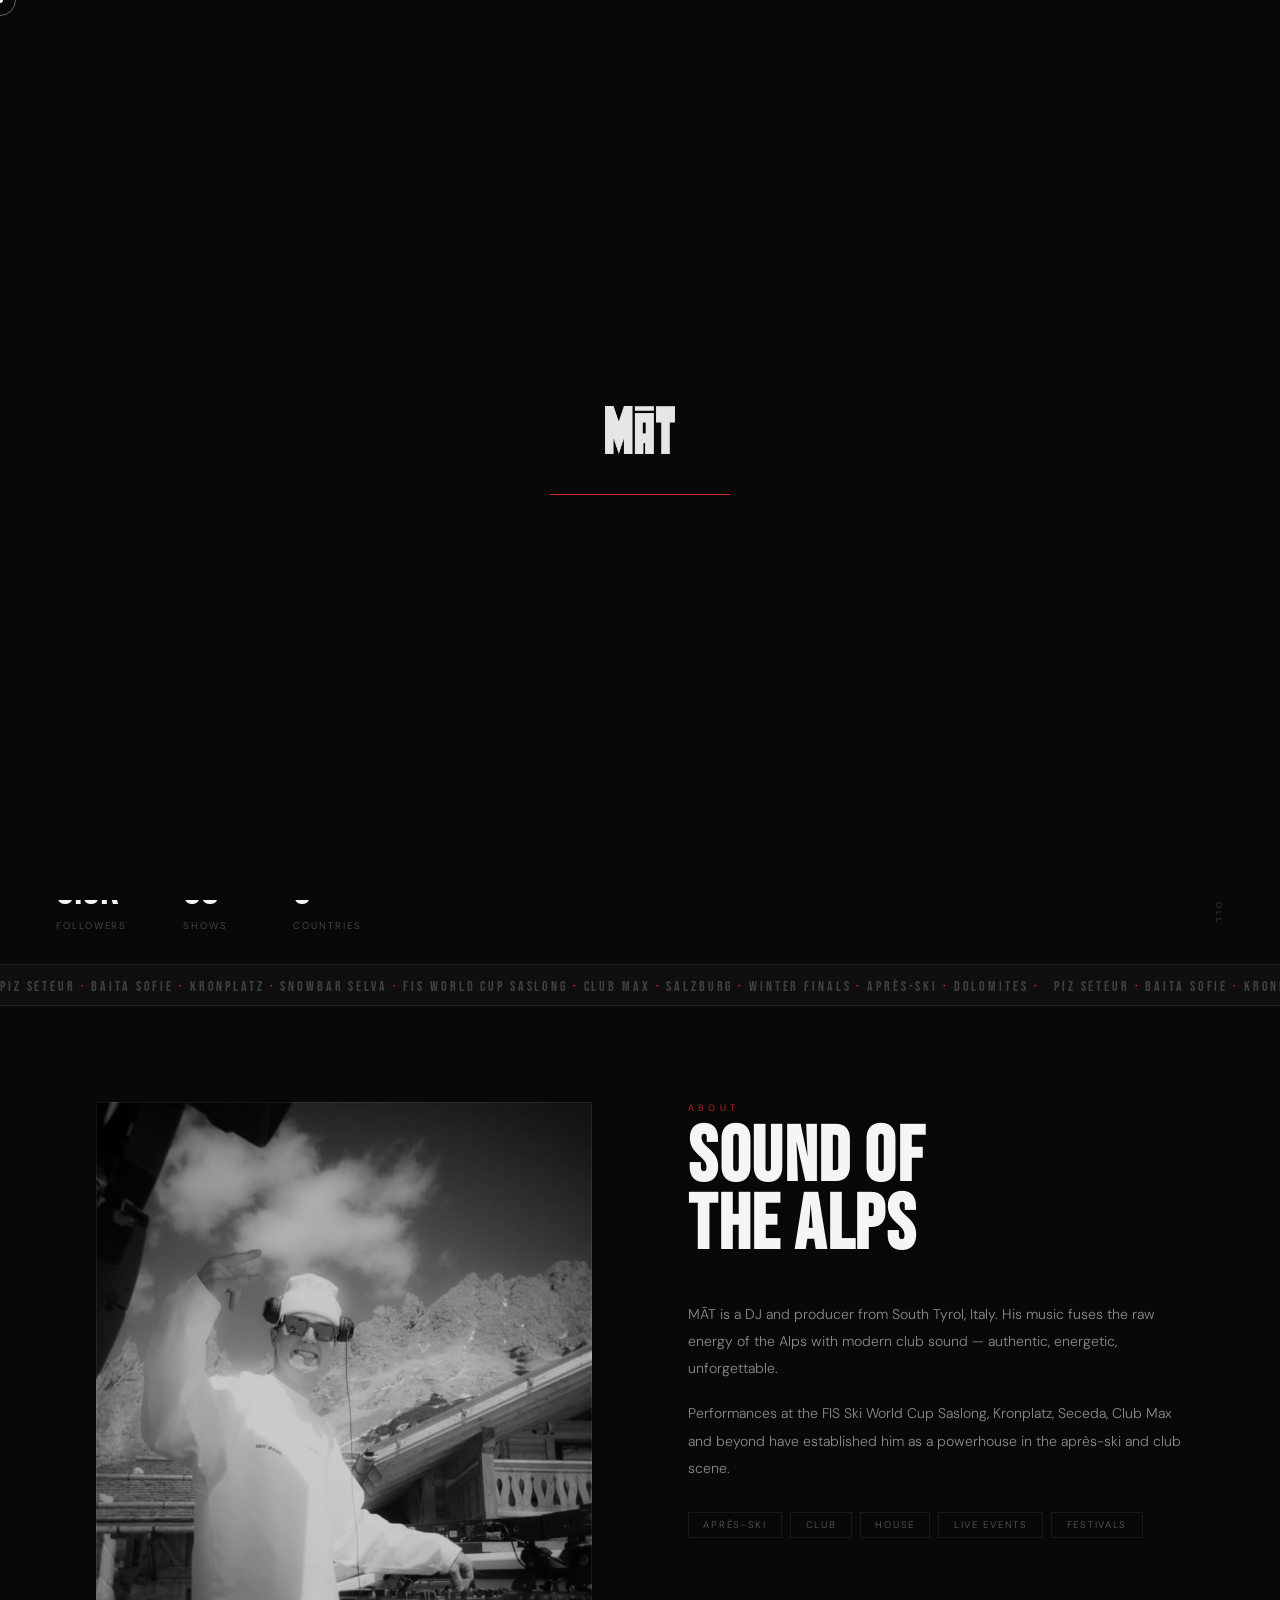
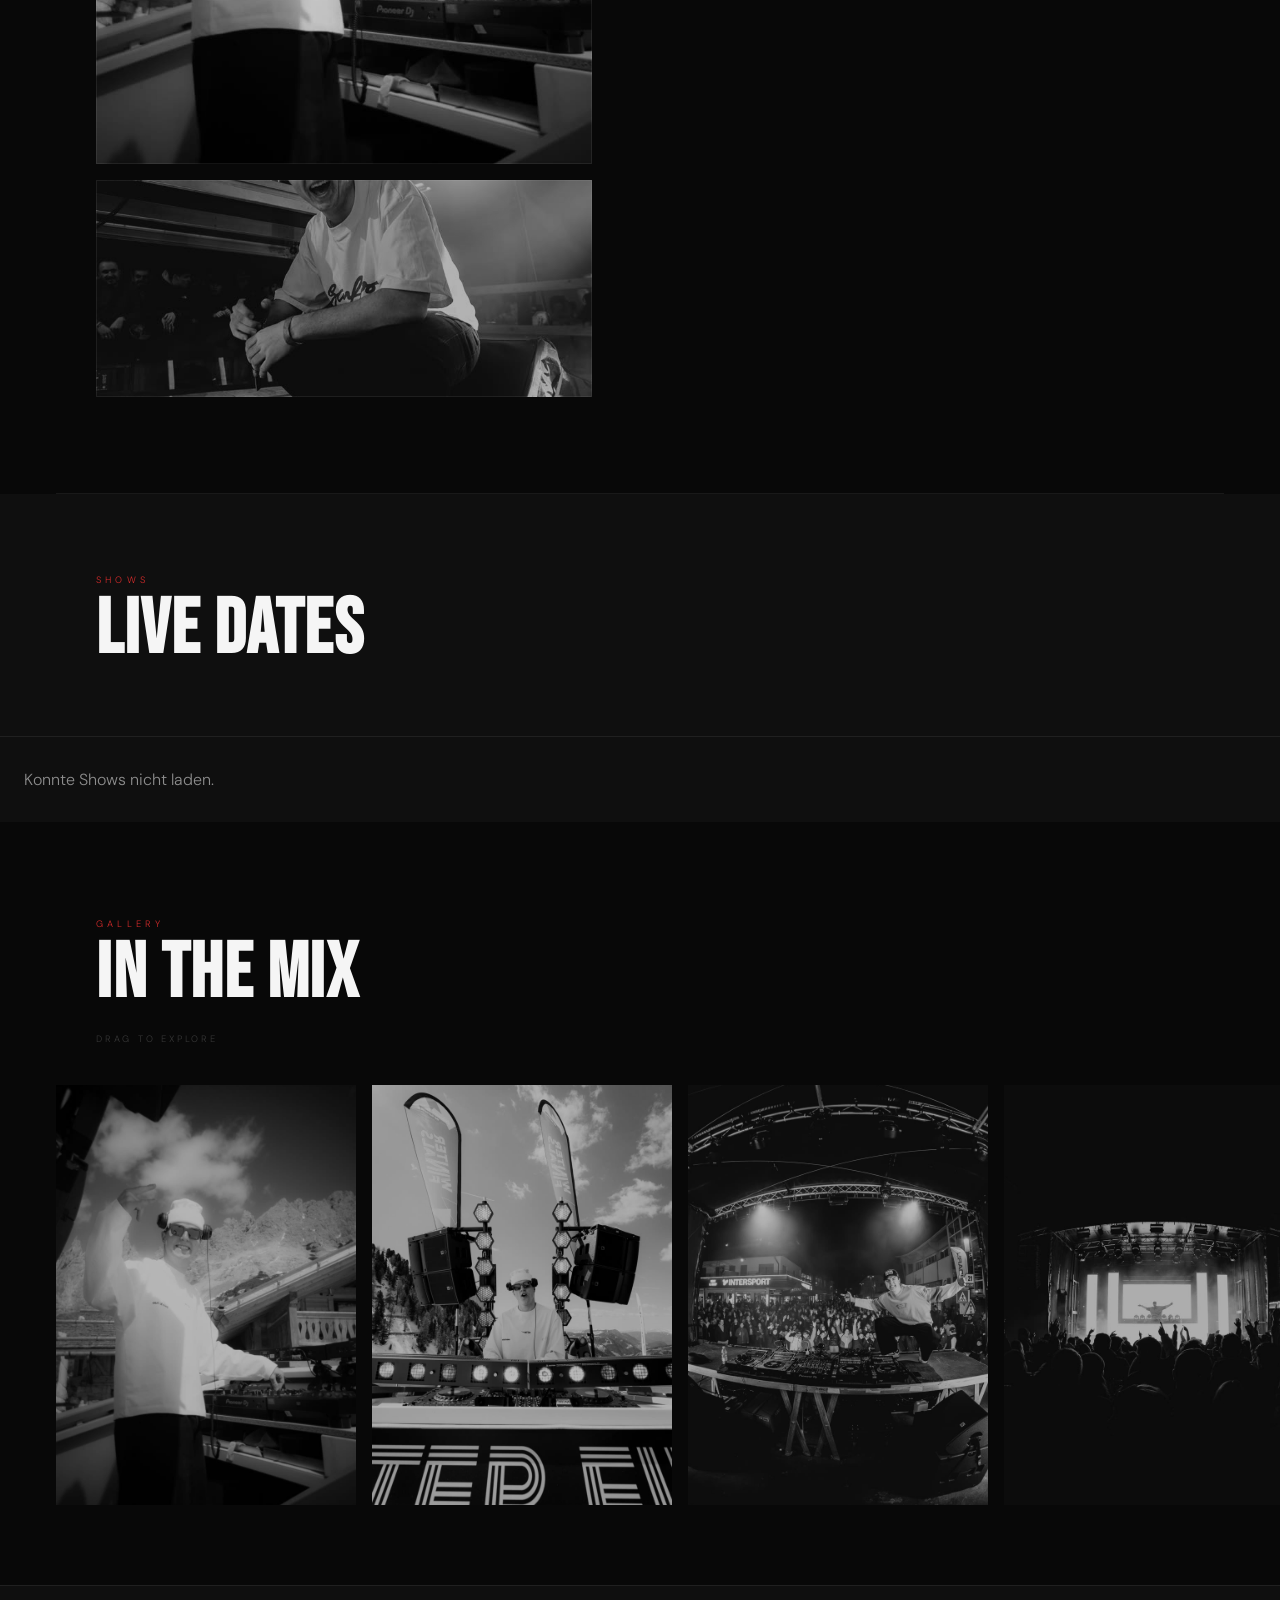
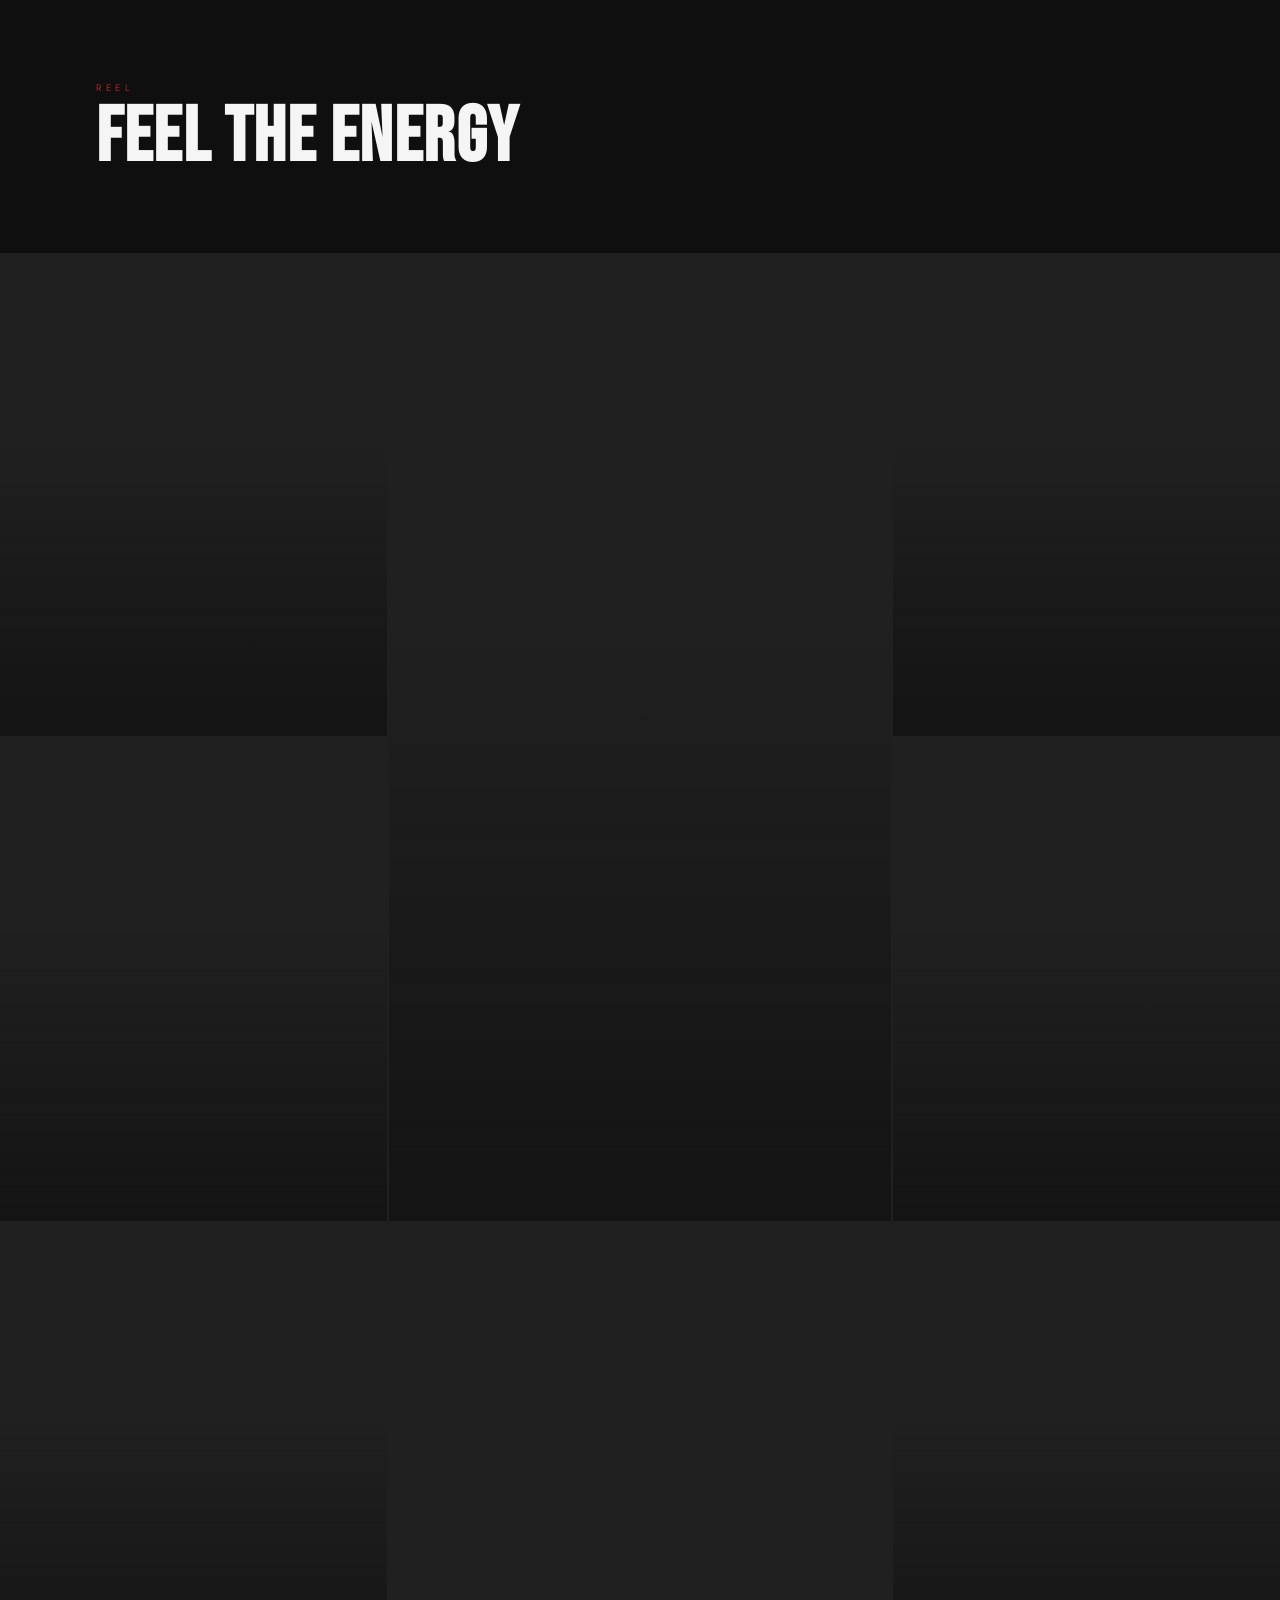
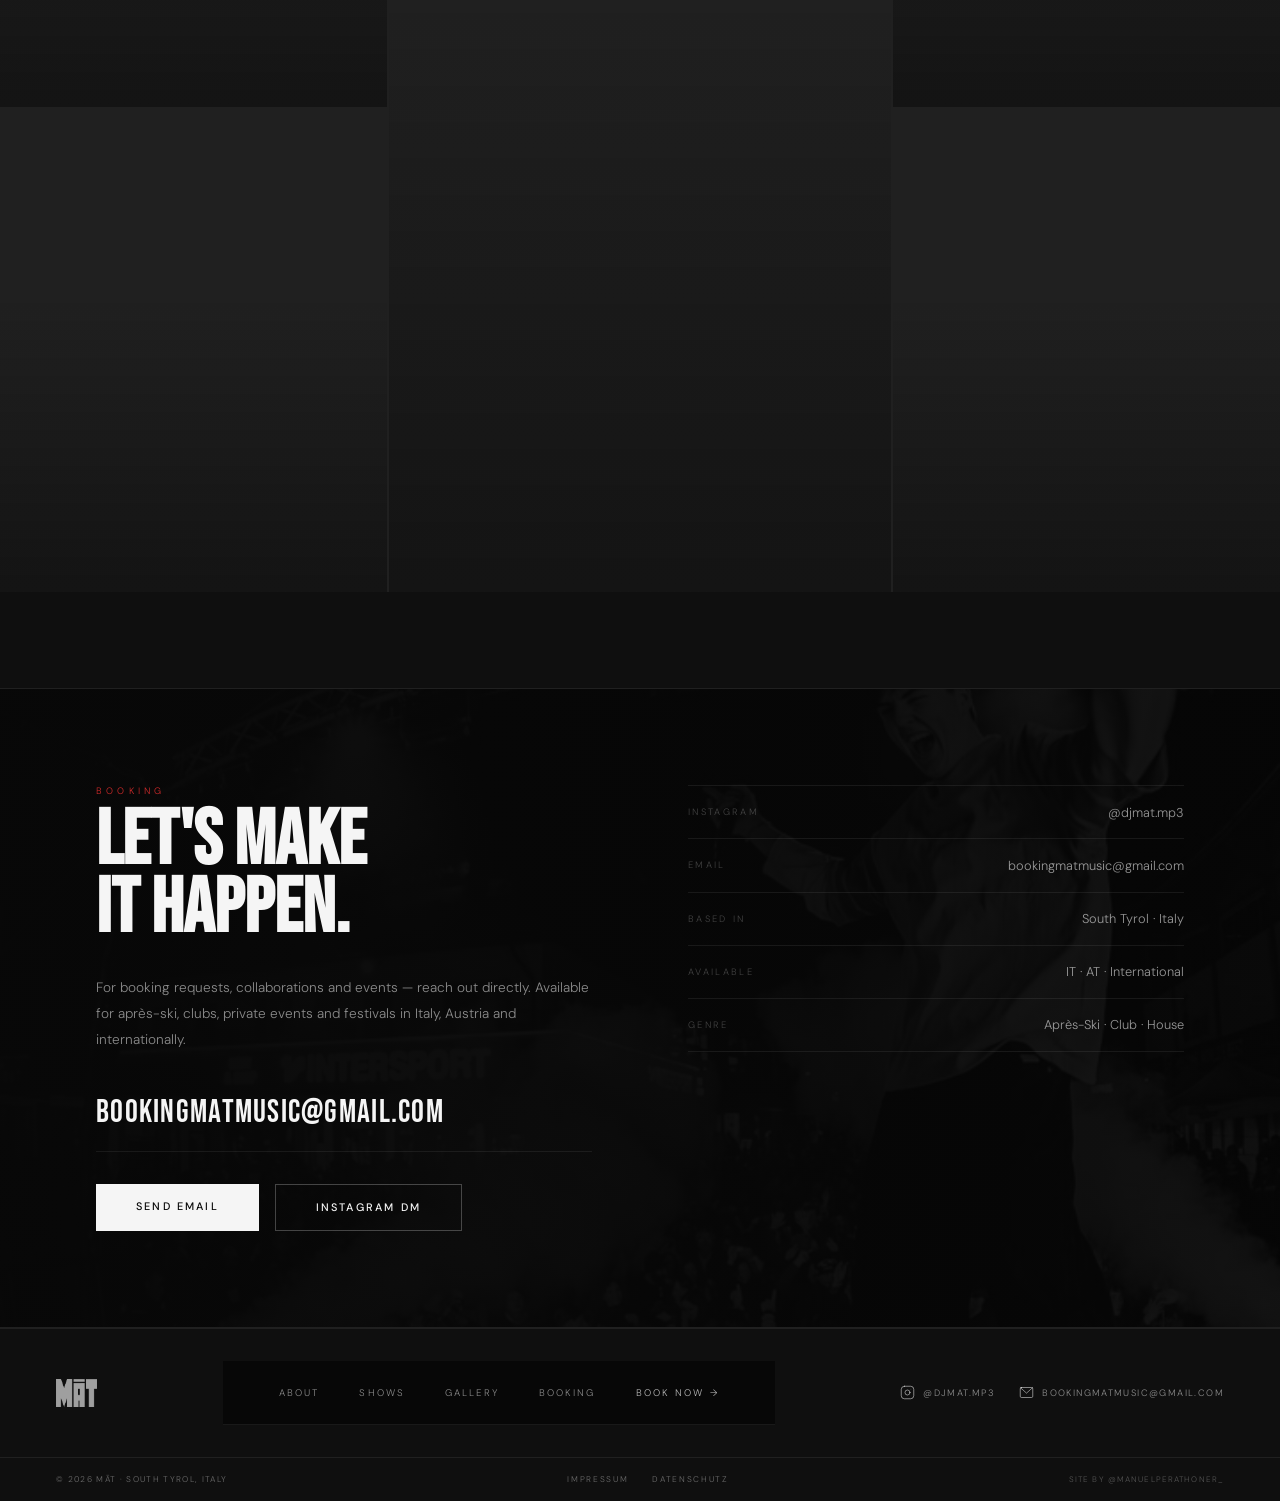
==== commit 9e8f732c: "Remove Sounds/Mixes section Not needed per client request.  Co-Authored-By: Claude Sonnet 4.6 <norep" ====
--- a/index.html
+++ b/index.html
@@ -50,7 +50,6 @@
       <li><a href="#about">About</a></li>
       <li><a href="#shows">Shows</a></li>
       <li><a href="#gallery">Gallery</a></li>
-      <li><a href="#sounds">Sounds</a></li>
       <li><a href="#booking">Booking</a></li>
     </ul>
     <div class="nav-right">
@@ -70,7 +69,6 @@
       <li><a href="#about">About</a></li>
       <li><a href="#shows">Shows</a></li>
       <li><a href="#gallery">Gallery</a></li>
-      <li><a href="#sounds">Sounds</a></li>
       <li><a href="#booking">Booking</a></li>
     </ul>
     <div class="mobile-menu-bottom">
@@ -277,72 +275,6 @@
     </div>
   </section>
 
-  <div class="divider"></div>
-
-  <!-- SOUNDS -->
-  <section class="sounds-section" id="sounds">
-    <div class="container">
-      <div class="sec-label reveal">Sounds</div>
-      <h2 class="sec-title reveal">The Mixes</h2>
-    </div>
-    <div class="mix-grid">
-      <div class="mix-card reveal">
-        <div class="mix-num">01</div>
-        <div class="mix-tag">Après-Ski</div>
-        <div class="mix-title">Winter Sessions<br>Vol. 1</div>
-        <div class="mix-meta">Jan 2026 · 62 MIN</div>
-        <a href="https://soundcloud.com/djmat" target="_blank" rel="noopener" class="mix-play" aria-label="Auf SoundCloud anhören">
-          <svg viewBox="0 0 24 24" fill="currentColor"><path d="M8 5v14l11-7z"/></svg>
-        </a>
-      </div>
-      <div class="mix-card reveal">
-        <div class="mix-num">02</div>
-        <div class="mix-tag">Club · House</div>
-        <div class="mix-title">Club Night<br>Mix</div>
-        <div class="mix-meta">Dez 2025 · 78 MIN</div>
-        <a href="https://soundcloud.com/djmat" target="_blank" rel="noopener" class="mix-play" aria-label="Auf SoundCloud anhören">
-          <svg viewBox="0 0 24 24" fill="currentColor"><path d="M8 5v14l11-7z"/></svg>
-        </a>
-      </div>
-      <div class="mix-card reveal">
-        <div class="mix-num">03</div>
-        <div class="mix-tag">Mountain</div>
-        <div class="mix-title">Dolomites<br>Session</div>
-        <div class="mix-meta">Nov 2025 · 55 MIN</div>
-        <a href="https://soundcloud.com/djmat" target="_blank" rel="noopener" class="mix-play" aria-label="Auf SoundCloud anhören">
-          <svg viewBox="0 0 24 24" fill="currentColor"><path d="M8 5v14l11-7z"/></svg>
-        </a>
-      </div>
-      <div class="mix-card reveal">
-        <div class="mix-num">04</div>
-        <div class="mix-tag">Live</div>
-        <div class="mix-title">Live @<br>Kronplatz</div>
-        <div class="mix-meta">Mär 2025 · 90 MIN</div>
-        <a href="https://soundcloud.com/djmat" target="_blank" rel="noopener" class="mix-play" aria-label="Auf SoundCloud anhören">
-          <svg viewBox="0 0 24 24" fill="currentColor"><path d="M8 5v14l11-7z"/></svg>
-        </a>
-      </div>
-      <div class="mix-card reveal">
-        <div class="mix-num">05</div>
-        <div class="mix-tag">Festival</div>
-        <div class="mix-title">FIS World<br>Cup Set</div>
-        <div class="mix-meta">Feb 2025 · 45 MIN</div>
-        <a href="https://soundcloud.com/djmat" target="_blank" rel="noopener" class="mix-play" aria-label="Auf SoundCloud anhören">
-          <svg viewBox="0 0 24 24" fill="currentColor"><path d="M8 5v14l11-7z"/></svg>
-        </a>
-      </div>
-      <div class="mix-card reveal">
-        <div class="mix-num">06</div>
-        <div class="mix-tag">House</div>
-        <div class="mix-title">Summer<br>Selections</div>
-        <div class="mix-meta">Jul 2025 · 68 MIN</div>
-        <a href="https://soundcloud.com/djmat" target="_blank" rel="noopener" class="mix-play" aria-label="Auf SoundCloud anhören">
-          <svg viewBox="0 0 24 24" fill="currentColor"><path d="M8 5v14l11-7z"/></svg>
-        </a>
-      </div>
-    </div>
-  </section>
-
   <!-- BOOKING -->
   <section class="booking-section" id="booking">
     <div class="booking-bg">
@@ -397,7 +329,6 @@
         <a href="#about">About</a>
         <a href="#shows">Shows</a>
         <a href="#gallery">Gallery</a>
-        <a href="#sounds">Sounds</a>
         <a href="#booking">Booking</a>
         <a href="#booking" class="footer-book">Book Now &rarr;</a>
       </nav>
--- a/style.css
+++ b/style.css
@@ -572,98 +572,6 @@
   text-align: right;
 }
 
-/* =========================================
-   SOUNDS / MIXES
-   ========================================= */
-.sounds-section {
-  padding: 5rem 0 0;
-}
-
-.sounds-section .container {
-  padding-bottom: 2rem;
-}
-
-.sounds-section .mix-grid {
-  border-top: 1px solid var(--border);
-  border-bottom: 1px solid var(--border);
-}
-
-.mix-grid {
-  display: grid;
-  grid-template-columns: repeat(3, 1fr);
-  gap: 1px;
-  background: var(--border);
-}
-
-.mix-card {
-  background: var(--bg2);
-  padding: 2.2rem;
-  position: relative;
-  overflow: hidden;
-  cursor: pointer;
-  transition: background 0.2s;
-}
-
-.mix-card:hover {
-  background: var(--bg3);
-}
-
-.mix-card:hover .mix-play {
-  opacity: 1;
-  transform: scale(1);
-}
-
-.mix-num {
-  font-family: var(--font-display);
-  font-size: 4rem;
-  color: rgba(245, 245, 245, 0.04);
-  line-height: 1;
-  position: absolute;
-  right: 1rem;
-  bottom: 0.5rem;
-  user-select: none;
-}
-
-.mix-tag {
-  font-size: 0.58rem;
-  letter-spacing: 0.25em;
-  text-transform: uppercase;
-  color: var(--red);
-  margin-bottom: 0.7rem;
-}
-
-.mix-title {
-  font-family: var(--font-display);
-  font-size: 1.8rem;
-  letter-spacing: 0.04em;
-  line-height: 1;
-  margin-bottom: 0.4rem;
-}
-
-.mix-meta {
-  font-size: 0.68rem;
-  color: rgba(245, 245, 245, 0.3);
-  letter-spacing: 0.1em;
-}
-
-.mix-play {
-  display: inline-flex;
-  align-items: center;
-  justify-content: center;
-  width: 36px;
-  height: 36px;
-  border: 1px solid rgba(245, 245, 245, 0.2);
-  margin-top: 1.5rem;
-  opacity: 0;
-  transform: scale(0.8);
-  transition: all 0.25s ease;
-  color: var(--w);
-}
-
-.mix-play svg {
-  width: 12px;
-  height: 12px;
-}
 
 /* =========================================
    BOOKING
@@ -1362,9 +1270,6 @@
     display: none;
   }
 
-  .mix-grid {
-    grid-template-columns: repeat(2, 1fr);
-  }
 
   .booking-grid {
     grid-template-columns: 1fr;
@@ -1422,15 +1327,6 @@
     display: none;
   }
 
-  /* Sounds */
-  .sounds-section {
-    padding-top: 3.5rem;
-  }
-
-  .mix-grid {
-    grid-template-columns: 1fr;
-  }
-
   /* Shows */
   .shows-section {
     padding-top: 3.5rem;
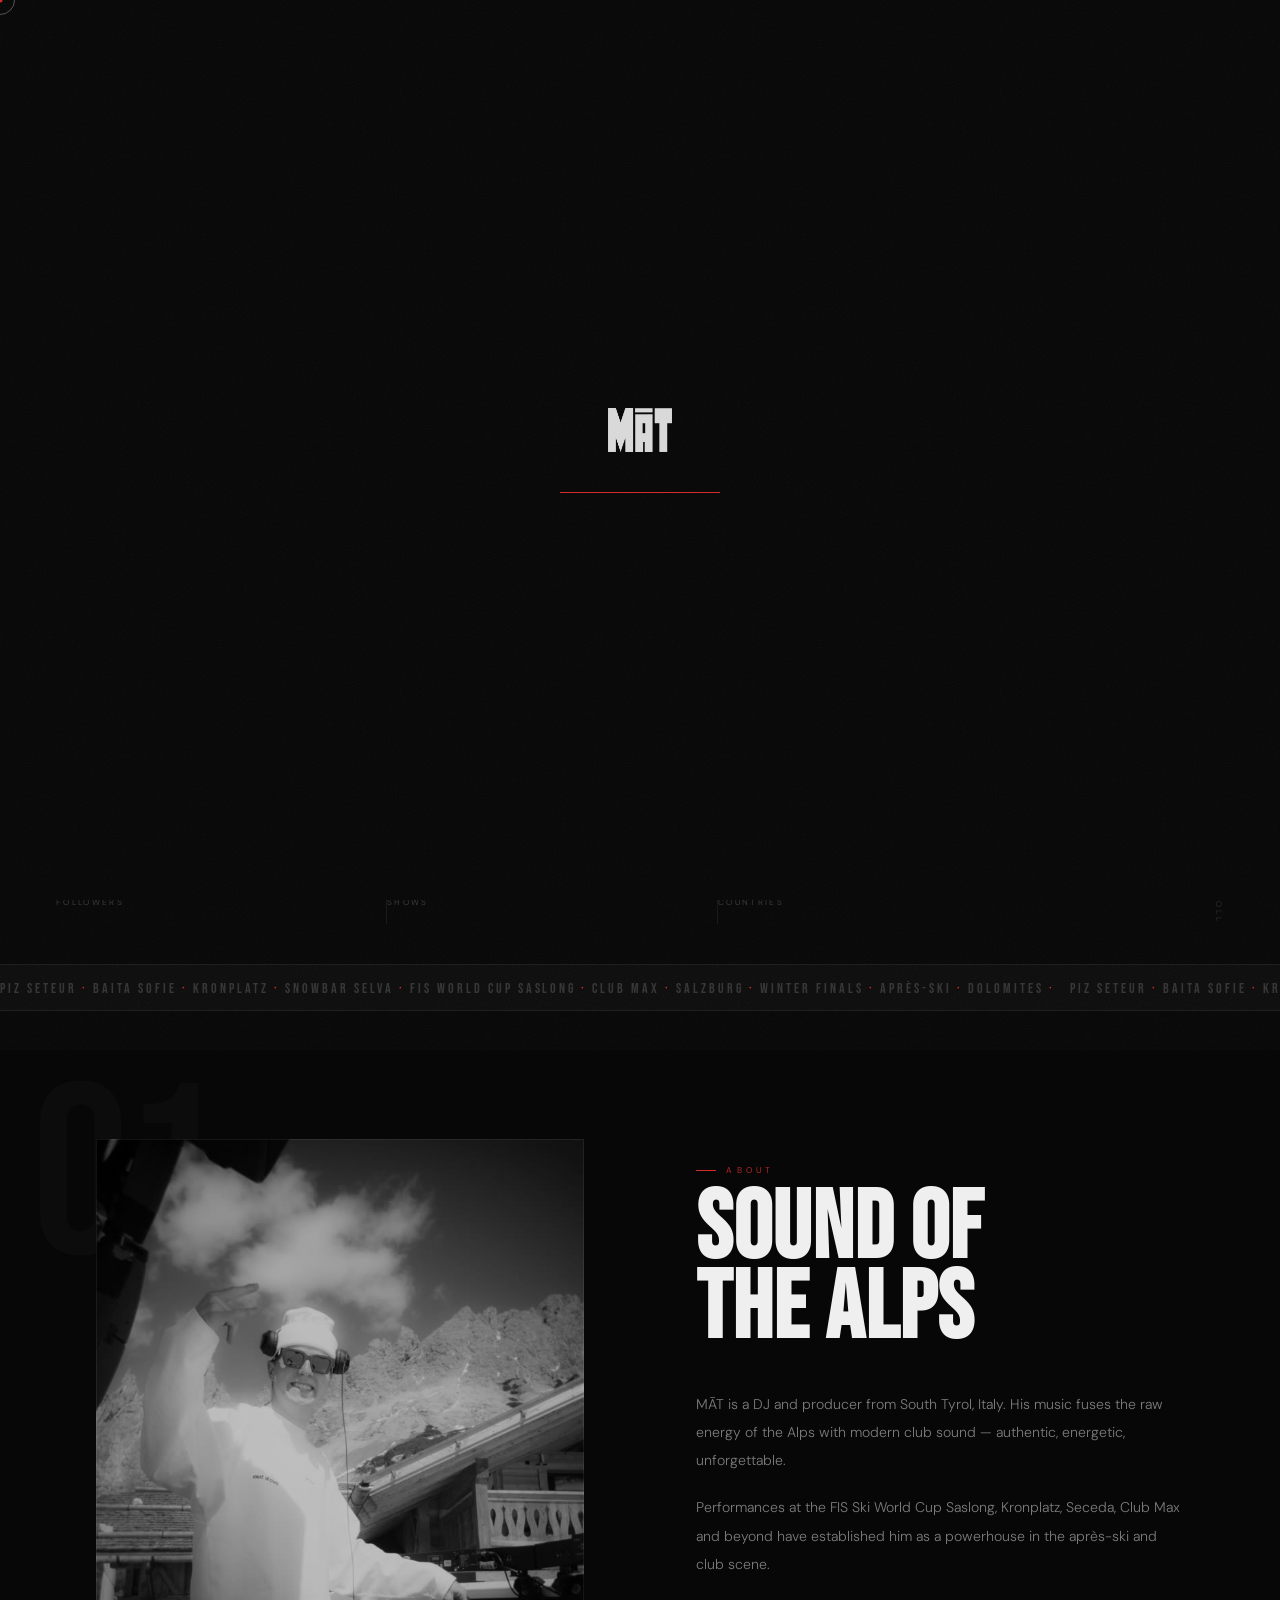
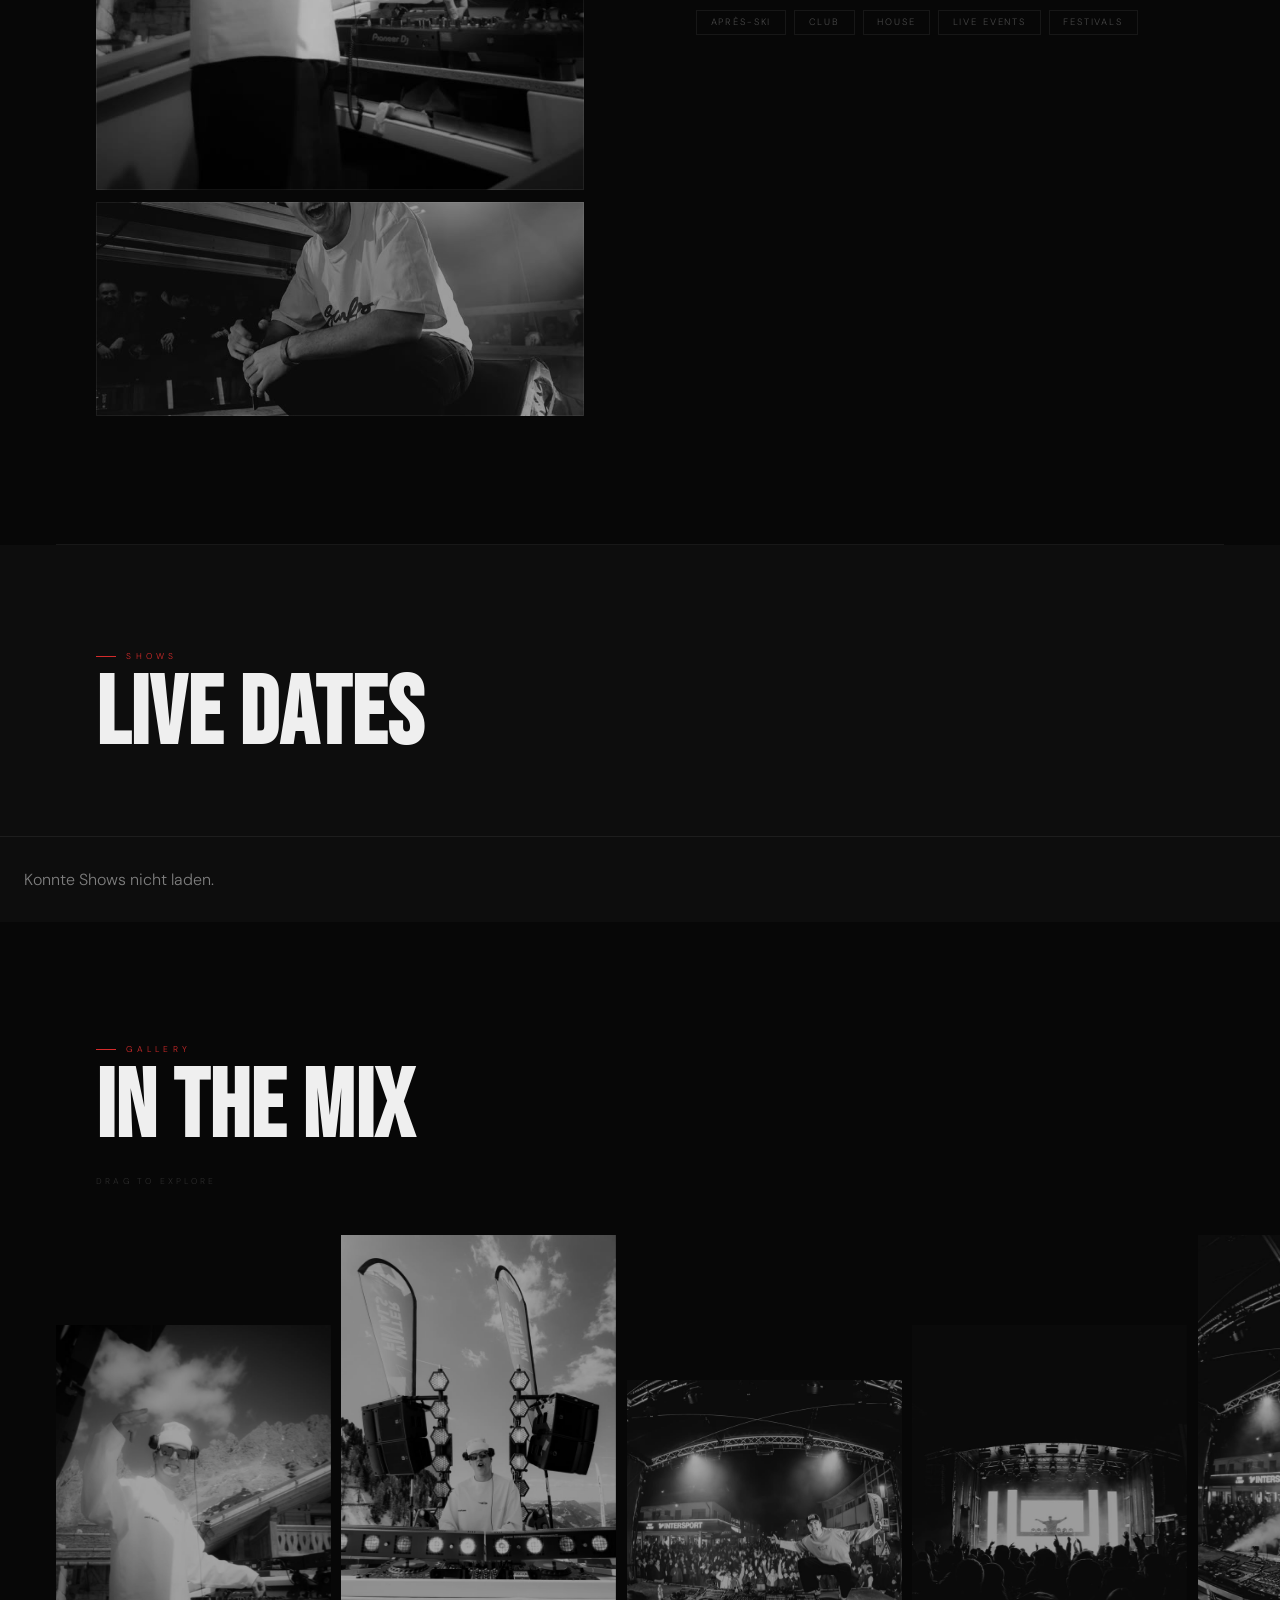
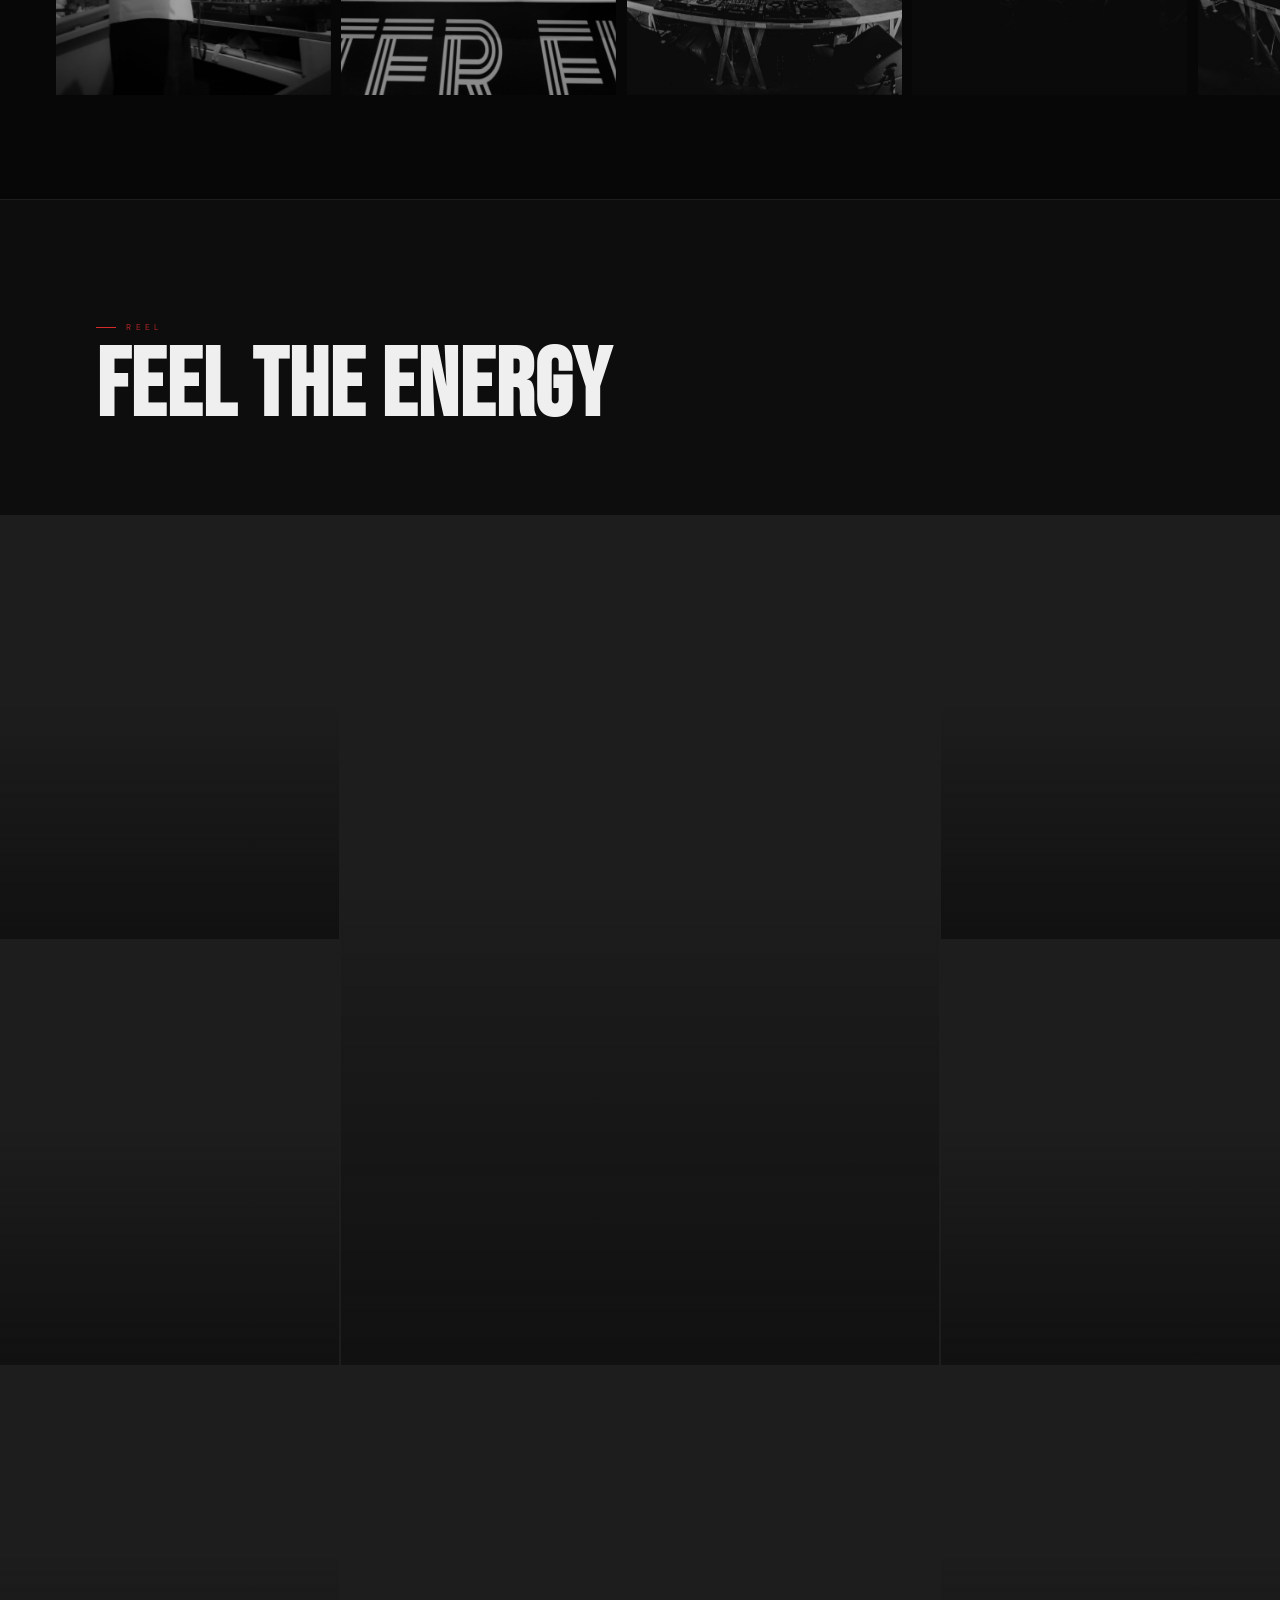
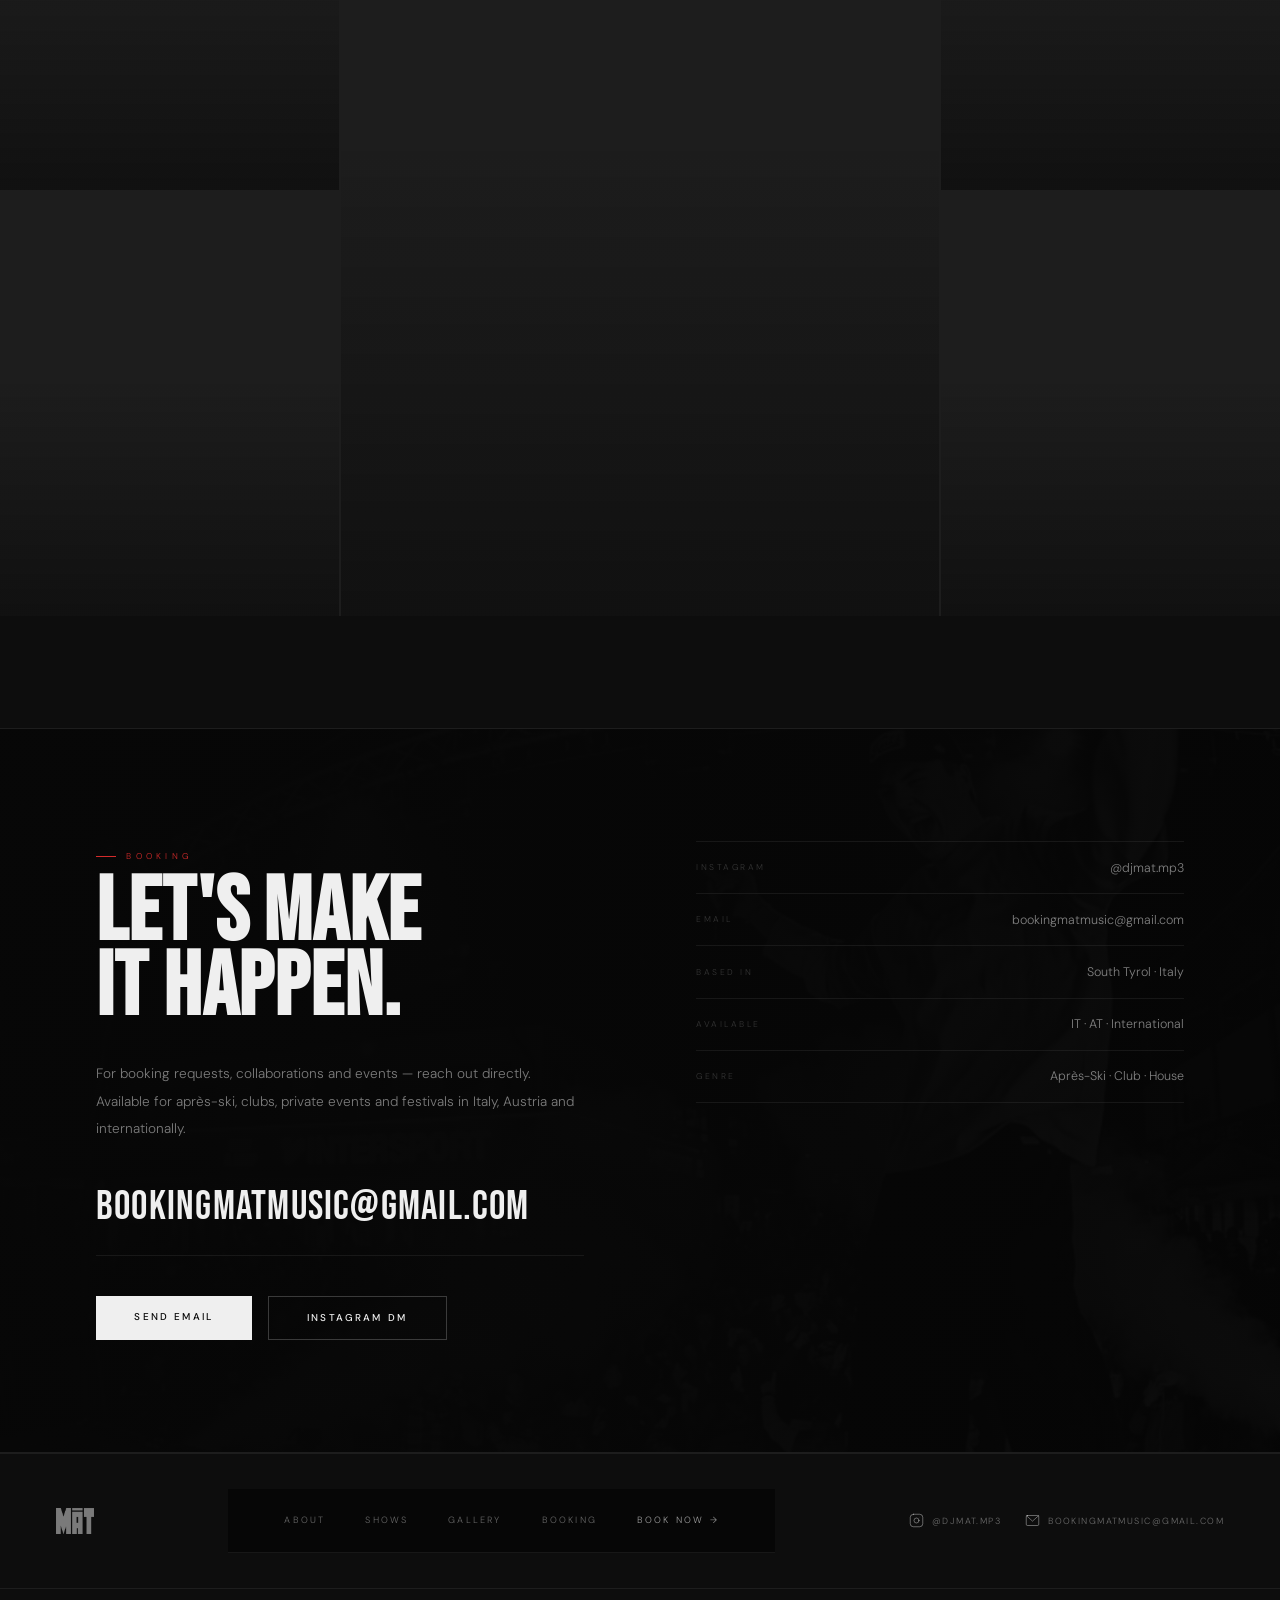
==== commit 30685c9a: "Redesign: premium editorial aesthetic - Animated grain overlay for analog depth - Hero ghost text (M" ====
--- a/index.html
+++ b/index.html
@@ -30,6 +30,8 @@
   <link href="https://fonts.bunny.net/css2?family=Bebas+Neue&family=DM+Sans:ital,wght@0,300;0,400;0,500;1,300&display=swap" rel="stylesheet">
 </head>
 <body>
+
+  <div class="grain" aria-hidden="true"></div>
 
   <!-- LOADER -->
   <div class="loader" id="loader">
@@ -89,6 +91,7 @@
       </video>
       <div class="hero-overlay"></div>
     </div>
+    <div class="hero-ghost" aria-hidden="true">MĀT</div>
     <div class="hero-content">
       <img class="hero-logo anim-up" src="assets/logo-white.png" alt="MĀT" style="--d:.1s">
       <div class="hero-eyebrow anim-up" style="--d:.3s">
@@ -115,6 +118,7 @@
         </div>
       </div>
     </div>
+    <div class="hero-vert" aria-hidden="true"><span>DJ · Producer · South Tyrol · Italy</span></div>
     <div class="scroll-hint anim-up" style="--d:1.1s">
       <div class="scroll-line"></div>
       <span>Scroll</span>
@@ -133,6 +137,7 @@
   <section class="section" id="about">
     <div class="container">
       <div class="about-grid">
+        <div class="about-deco" aria-hidden="true">01</div>
         <div class="about-photos reveal">
           <div class="about-photo-main">
             <img src="assets/image00001.jpeg" alt="MĀT — DJ in the Alps" loading="lazy">
--- a/style.css
+++ b/style.css
@@ -11,21 +11,20 @@
 }
 
 :root {
-  --bg:       #080808;
-  --bg2:      #0F0F0F;
-  --bg3:      #141414;
-  --w:        #F5F5F5;
-  --w2:       rgba(245, 245, 245, 0.55);
-  --w3:       rgba(245, 245, 245, 0.12);
-  --red:      #D42B2B;
-  --border:   rgba(245, 245, 245, 0.07);
+  --bg:     #070707;
+  --bg2:    #0D0D0D;
+  --bg3:    #131313;
+  --w:      #EFEFEF;
+  --w2:     rgba(239, 239, 239, 0.5);
+  --w3:     rgba(239, 239, 239, 0.1);
+  --red:    #D42B2B;
+  --red-d:  rgba(212, 43, 43, 0.12);
+  --border: rgba(239, 239, 239, 0.07);
   --font-display: 'Bebas Neue', sans-serif;
   --font-body:    'DM Sans', sans-serif;
 }
 
-html {
-  scroll-behavior: smooth;
-}
+html { scroll-behavior: smooth; }
 
 body {
   background: var(--bg);
@@ -36,43 +35,72 @@
   -webkit-font-smoothing: antialiased;
 }
 
-img {
+img { display: block; max-width: 100%; }
+a   { color: inherit; text-decoration: none; }
+
+/* =========================================
+   GRAIN OVERLAY
+   ========================================= */
+.grain {
+  position: fixed;
+  inset: -150px;
+  width: calc(100% + 300px);
+  height: calc(100% + 300px);
+  pointer-events: none;
+  z-index: 9997;
+  opacity: 0.045;
+  background-image: url("data:image/svg+xml,%3Csvg xmlns='http://www.w3.org/2000/svg' width='300' height='300'%3E%3Cfilter id='n'%3E%3CfeTurbulence type='fractalNoise' baseFrequency='0.85' numOctaves='4' stitchTiles='stitch'/%3E%3C/filter%3E%3Crect width='300' height='300' filter='url(%23n)'/%3E%3C/svg%3E");
+  animation: grain-anim 0.45s steps(2) infinite;
+}
+
+@keyframes grain-anim {
+  0%  { transform: translate(0, 0); }
+  25% { transform: translate(3%, -4%); }
+  50% { transform: translate(-4%, 3%); }
+  75% { transform: translate(4%, 4%); }
+}
+
+/* =========================================
+   TYPOGRAPHY
+   ========================================= */
+.sec-label {
+  display: inline-flex;
+  align-items: center;
+  gap: 0.65rem;
+  font-size: 0.53rem;
+  letter-spacing: 0.5em;
+  text-transform: uppercase;
+  color: var(--red);
+  margin-bottom: 0.9rem;
+}
+
+.sec-label::before {
+  content: '';
   display: block;
-  max-width: 100%;
-}
-
-a {
-  color: inherit;
-  text-decoration: none;
-}
-
-/* --- TYPOGRAPHY --- */
-.sec-label {
-  font-size: 0.58rem;
-  letter-spacing: 0.45em;
-  text-transform: uppercase;
-  color: var(--red);
-  margin-bottom: 0.7rem;
+  width: 20px;
+  height: 1px;
+  background: var(--red);
+  flex-shrink: 0;
 }
 
 .sec-title {
   font-family: var(--font-display);
-  font-size: clamp(3rem, 6vw, 5.5rem);
-  line-height: 0.88;
-  letter-spacing: 0.02em;
+  font-size: clamp(4rem, 7.5vw, 7rem);
+  line-height: 0.83;
+  letter-spacing: 0.01em;
   margin-bottom: 2.5rem;
 }
 
-/* --- LAYOUT --- */
+/* =========================================
+   LAYOUT
+   ========================================= */
 .container {
   max-width: 1200px;
   margin: 0 auto;
   padding: 0 3.5rem;
 }
 
-.section {
-  padding: 6rem 0;
-}
+.section { padding: 8rem 0; }
 
 .divider {
   height: 1px;
@@ -80,16 +108,18 @@
   margin: 0 3.5rem;
 }
 
-/* --- BUTTONS --- */
+/* =========================================
+   BUTTONS
+   ========================================= */
 .btn {
   display: inline-block;
-  padding: 0.95rem 2.5rem;
+  padding: 0.9rem 2.4rem;
   font-family: var(--font-body);
-  font-size: 0.68rem;
-  letter-spacing: 0.2em;
+  font-size: 0.62rem;
+  letter-spacing: 0.22em;
   text-transform: uppercase;
   font-weight: 500;
-  transition: all 0.2s ease;
+  transition: background 0.25s ease, color 0.25s ease, border-color 0.25s ease;
   cursor: pointer;
 }
 
@@ -99,16 +129,18 @@
 }
 
 .btn-white:hover {
-  background: #ddd;
+  background: var(--red);
+  color: var(--w);
 }
 
 .btn-line {
-  border: 1px solid rgba(245, 245, 245, 0.25);
+  border: 1px solid rgba(239, 239, 239, 0.22);
   color: var(--w);
 }
 
 .btn-line:hover {
-  border-color: var(--w);
+  border-color: var(--red);
+  color: var(--red);
 }
 
 /* =========================================
@@ -123,20 +155,17 @@
   align-items: center;
   padding: 0 3.5rem;
   height: 64px;
-  background: rgba(8, 8, 8, 0.97);
+  background: rgba(7, 7, 7, 0.97);
   border-bottom: 1px solid var(--border);
-  backdrop-filter: blur(16px);
-  -webkit-backdrop-filter: blur(16px);
+  backdrop-filter: blur(20px);
+  -webkit-backdrop-filter: blur(20px);
 }
 
 .nav-logo img {
-  height: 36px;
-  transition: opacity 0.2s ease;
-}
-
-.nav-logo img:hover {
-  opacity: 0.75;
-}
+  height: 34px;
+  transition: opacity 0.2s;
+}
+.nav-logo img:hover { opacity: 0.7; }
 
 .nav-links {
   display: flex;
@@ -148,47 +177,58 @@
 }
 
 .nav-links a {
-  font-size: 0.6rem;
-  letter-spacing: 0.25em;
-  text-transform: uppercase;
-  opacity: 0.35;
+  font-size: 0.58rem;
+  letter-spacing: 0.28em;
+  text-transform: uppercase;
+  color: rgba(239, 239, 239, 0.32);
+  position: relative;
+  padding-bottom: 3px;
+  transition: color 0.2s;
+}
+
+.nav-links a::after {
+  content: '';
+  position: absolute;
+  bottom: -1px;
+  left: 0;
+  width: 100%;
+  height: 1px;
+  background: var(--red);
+  transform: scaleX(0);
+  transform-origin: left;
+  transition: transform 0.3s cubic-bezier(0.76, 0, 0.24, 1);
+}
+
+.nav-links a:hover          { color: var(--w); }
+.nav-links a:hover::after   { transform: scaleX(1); }
+
+.nav-right {
+  display: flex;
+  align-items: center;
+  gap: 1.8rem;
+}
+
+.nav-ig {
+  display: flex;
+  align-items: center;
+  opacity: 0.28;
   transition: opacity 0.2s;
 }
-
-.nav-links a:hover {
-  opacity: 1;
-}
-
-.nav-right {
-  display: flex;
-  align-items: center;
-  gap: 1.8rem;
-}
-
-.nav-ig {
-  display: flex;
-  align-items: center;
-  opacity: 0.35;
-  transition: opacity 0.2s;
-}
-
-.nav-ig:hover {
-  opacity: 1;
-}
+.nav-ig:hover { opacity: 1; }
 
 .nav-book {
-  padding: 0.5rem 1.4rem;
-  border: 1px solid rgba(245, 245, 245, 0.25);
-  font-size: 0.58rem;
+  padding: 0.48rem 1.35rem;
+  border: 1px solid rgba(239, 239, 239, 0.18);
+  font-size: 0.57rem;
   letter-spacing: 0.22em;
   text-transform: uppercase;
   transition: background 0.2s, color 0.2s, border-color 0.2s;
 }
 
 .nav-book:hover {
-  background: var(--w);
-  color: var(--bg);
-  border-color: var(--w);
+  background: var(--red);
+  color: var(--w);
+  border-color: var(--red);
 }
 
 .nav-burger {
@@ -203,49 +243,56 @@
 
 .nav-burger span {
   display: block;
-  width: 24px;
+  width: 22px;
   height: 1px;
   background: var(--w);
-  transition: all 0.3s;
+  transition: all 0.32s cubic-bezier(0.76, 0, 0.24, 1);
+  transform-origin: center;
+}
+
+/* Burger → X when mobile menu is open (no JS needed) */
+nav:has(+ .mobile-menu.open) .nav-burger span:nth-child(1) {
+  transform: translateY(6px) rotate(45deg);
+}
+nav:has(+ .mobile-menu.open) .nav-burger span:nth-child(2) {
+  opacity: 0;
+  transform: scaleX(0);
+}
+nav:has(+ .mobile-menu.open) .nav-burger span:nth-child(3) {
+  transform: translateY(-6px) rotate(-45deg);
 }
 
 /* Mobile Menu */
 .mobile-menu {
   display: none;
   position: fixed;
-  top: 61px;
-  left: 0;
-  right: 0;
+  top: 64px;
+  left: 0; right: 0;
   z-index: 99;
-  background: rgba(8, 8, 8, 0.98);
+  background: rgba(7, 7, 7, 0.99);
   border-bottom: 1px solid var(--border);
-  padding: 2rem 3rem;
+  padding: 2.5rem 3rem;
   transform: translateY(-100%);
-  transition: transform 0.3s ease;
-}
-
-.mobile-menu.open {
-  transform: translateY(0);
-}
+  transition: transform 0.35s cubic-bezier(0.76, 0, 0.24, 1);
+}
+
+.mobile-menu.open { transform: translateY(0); }
 
 .mobile-menu ul {
   list-style: none;
   display: flex;
   flex-direction: column;
-  gap: 1.5rem;
+  gap: 1.4rem;
 }
 
 .mobile-menu a {
-  font-size: 1rem;
-  letter-spacing: 0.2em;
-  text-transform: uppercase;
-  opacity: 0.6;
-  transition: opacity 0.2s;
-}
-
-.mobile-menu a:hover {
-  opacity: 1;
-}
+  font-size: 0.95rem;
+  letter-spacing: 0.22em;
+  text-transform: uppercase;
+  color: rgba(239, 239, 239, 0.5);
+  transition: color 0.2s;
+}
+.mobile-menu a:hover { color: var(--w); }
 
 .mobile-menu-bottom {
   display: flex;
@@ -258,37 +305,34 @@
 
 .mobile-book {
   display: inline-block;
-  padding: 0.7rem 1.8rem;
-  border: 1px solid rgba(245, 245, 245, 0.25);
-  font-size: 0.6rem;
+  padding: 0.65rem 1.7rem;
+  border: 1px solid rgba(239, 239, 239, 0.18);
+  font-size: 0.58rem;
   letter-spacing: 0.22em;
   text-transform: uppercase;
   color: var(--w) !important;
   opacity: 1 !important;
-  transition: background 0.2s, border-color 0.2s;
+  transition: background 0.2s, border-color 0.2s, color 0.2s;
 }
 
 .mobile-book:hover {
-  background: var(--w);
-  color: var(--bg) !important;
-  border-color: var(--w);
+  background: var(--red);
+  color: var(--w) !important;
+  border-color: var(--red);
 }
 
 .mobile-ig {
   display: flex;
   align-items: center;
   gap: 0.5rem;
-  font-size: 0.58rem;
+  font-size: 0.57rem;
   letter-spacing: 0.18em;
   text-transform: uppercase;
-  color: rgba(245, 245, 245, 0.5) !important;
+  color: rgba(239, 239, 239, 0.38) !important;
   opacity: 1 !important;
   transition: color 0.2s;
 }
-
-.mobile-ig:hover {
-  color: var(--w) !important;
-}
+.mobile-ig:hover { color: var(--w) !important; }
 
 /* =========================================
    HERO
@@ -299,7 +343,7 @@
   display: flex;
   flex-direction: column;
   justify-content: flex-end;
-  padding: 0 3.5rem 2rem;
+  padding: 0 3.5rem 2.5rem;
   overflow: hidden;
 }
 
@@ -310,10 +354,9 @@
 }
 
 .hero-bg img {
-  width: 100%;
-  height: 100%;
+  width: 100%; height: 100%;
   object-fit: cover;
-  filter: saturate(0) brightness(0.35);
+  filter: saturate(0) brightness(0.3);
 }
 
 .hero-bg::after {
@@ -322,82 +365,124 @@
   inset: 0;
   background: linear-gradient(
     to top,
-    rgba(8, 8, 8, 0.95) 0%,
-    rgba(8, 8, 8, 0.3) 45%,
-    rgba(8, 8, 8, 0.05) 100%
+    rgba(7, 7, 7, 1) 0%,
+    rgba(7, 7, 7, 0.45) 40%,
+    rgba(7, 7, 7, 0.08) 100%
   );
+}
+
+/* Giant ghost text behind everything */
+.hero-ghost {
+  position: absolute;
+  left: 50%;
+  top: 44%;
+  transform: translate(-50%, -50%);
+  font-family: var(--font-display);
+  font-size: min(27vw, 420px);
+  line-height: 1;
+  color: rgba(239, 239, 239, 0.022);
+  letter-spacing: -0.01em;
+  user-select: none;
+  pointer-events: none;
+  z-index: 1;
+  white-space: nowrap;
+}
+
+/* Vertical side label */
+.hero-vert {
+  position: absolute;
+  right: 3.5rem;
+  top: 50%;
+  transform: translateY(-50%);
+  z-index: 2;
+  pointer-events: none;
+}
+
+.hero-vert span {
+  display: block;
+  font-size: 0.49rem;
+  letter-spacing: 0.48em;
+  text-transform: uppercase;
+  color: rgba(239, 239, 239, 0.16);
+  writing-mode: vertical-rl;
 }
 
 .hero-content {
   position: relative;
   z-index: 2;
-  max-width: 900px;
+  max-width: 960px;
 }
 
 .hero-eyebrow {
   display: flex;
   align-items: center;
-  gap: 0.7rem;
-  font-size: 0.6rem;
-  letter-spacing: 0.35em;
-  text-transform: uppercase;
-  color: rgba(245, 245, 245, 0.4);
-  margin-bottom: 1rem;
+  gap: 0.8rem;
+  font-size: 0.57rem;
+  letter-spacing: 0.4em;
+  text-transform: uppercase;
+  color: rgba(239, 239, 239, 0.36);
+  margin-bottom: 1.2rem;
 }
 
 .eyebrow-line {
   display: block;
-  width: 24px;
+  width: 22px;
   height: 1px;
   background: var(--red);
   flex-shrink: 0;
 }
 
 .hero-logo {
-  width: min(480px, 75vw);
+  width: min(500px, 72vw);
   margin-top: 4rem;
-  margin-bottom: 2.5rem;
-  transition: transform 0.3s ease;
-}
-
-.hero-logo:hover {
-  transform: scale(1.02);
-}
+  margin-bottom: 3rem;
+  transition: transform 0.35s ease;
+}
+.hero-logo:hover { transform: scale(1.015); }
 
 .hero-desc {
-  font-size: 0.95rem;
-  line-height: 1.9;
+  font-size: 0.92rem;
+  line-height: 2;
   color: var(--w2);
-  max-width: 500px;
+  max-width: 480px;
   margin-bottom: 3.5rem;
 }
 
 .hero-btns {
   display: flex;
-  gap: 1.2rem;
+  gap: 1rem;
   flex-wrap: wrap;
-  margin-bottom: 4rem;
-}
-
+  margin-bottom: 5rem;
+}
+
+/* Stats: ruled editorial table */
 .hero-stats {
   display: flex;
-  gap: 3.5rem;
-  padding-top: 3rem;
+  padding-top: 0;
   border-top: 1px solid var(--border);
 }
+
+.hstat {
+  flex: 1;
+  padding: 1.4rem 2rem 1rem 0;
+  border-right: 1px solid var(--border);
+}
+
+.hstat:last-child { border-right: none; padding-right: 0; }
 
 .hstat-n {
   font-family: var(--font-display);
-  font-size: 2.8rem;
+  font-size: 3.4rem;
   line-height: 1;
+  color: var(--w);
 }
 
 .hstat-l {
-  font-size: 0.6rem;
-  letter-spacing: 0.2em;
-  text-transform: uppercase;
-  color: rgba(245, 245, 245, 0.3);
-  margin-top: 0.3rem;
+  font-size: 0.52rem;
+  letter-spacing: 0.28em;
+  text-transform: uppercase;
+  color: rgba(239, 239, 239, 0.25);
+  margin-top: 0.4rem;
 }
 
 /* =========================================
@@ -408,17 +493,17 @@
   white-space: nowrap;
   border-top: 1px solid var(--border);
   border-bottom: 1px solid var(--border);
-  padding: 0.6rem 0;
+  padding: 0.75rem 0;
   background: var(--bg2);
 }
 
 .ticker-inner {
   display: inline-block;
-  animation: tick 28s linear infinite;
+  animation: tick 22s linear infinite;
   font-family: var(--font-display);
-  font-size: 0.9rem;
-  letter-spacing: 0.2em;
-  color: rgba(245, 245, 245, 0.22);
+  font-size: 0.85rem;
+  letter-spacing: 0.22em;
+  color: rgba(239, 239, 239, 0.18);
 }
 
 .ticker-inner b {
@@ -437,29 +522,91 @@
 .about-grid {
   display: grid;
   grid-template-columns: 1fr 1fr;
-  gap: 6rem;
+  gap: 7rem;
   align-items: start;
-}
-
-.about-photo {
+  position: relative;
+}
+
+/* Oversized background number */
+.about-deco {
+  position: absolute;
+  top: -5rem;
+  left: -4rem;
+  font-family: var(--font-display);
+  font-size: clamp(10rem, 19vw, 24rem);
+  line-height: 1;
+  color: rgba(239, 239, 239, 0.023);
+  letter-spacing: -0.02em;
+  user-select: none;
+  pointer-events: none;
+  z-index: 0;
+}
+
+.about-photos {
+  display: grid;
+  grid-template-rows: auto auto;
+  gap: 0.8rem;
+  position: relative;
+  z-index: 1;
+}
+
+.about-text {
+  position: relative;
+  z-index: 1;
+  padding-top: 1rem;
+}
+
+.about-text p {
+  font-size: 0.88rem;
+  line-height: 2;
+  color: var(--w2);
+  margin-bottom: 1.2rem;
+}
+
+.pill-row {
+  display: flex;
+  flex-wrap: wrap;
+  gap: 0.5rem;
+  margin-top: 2rem;
+}
+
+.pill {
+  padding: 0.35rem 0.85rem;
+  border: 1px solid var(--border);
+  font-size: 0.58rem;
+  letter-spacing: 0.2em;
+  text-transform: uppercase;
+  color: rgba(239, 239, 239, 0.28);
+  transition: border-color 0.2s, color 0.2s;
+}
+
+.pill:hover {
+  border-color: var(--red);
+  color: var(--red);
+}
+
+/* =========================================
+   ABOUT PHOTOS
+   ========================================= */
+.about-photo-main {
   aspect-ratio: 3 / 4;
   overflow: hidden;
   position: relative;
 }
 
-.about-photo img {
-  width: 100%;
-  height: 100%;
+.about-photo-main img {
+  width: 100%; height: 100%;
   object-fit: cover;
-  filter: saturate(0) brightness(0.8);
-  transition: transform 0.6s ease;
-}
-
-.about-photo:hover img {
-  transform: scale(1.03);
-}
-
-.about-photo::before {
+  filter: saturate(0) brightness(0.75);
+  transition: transform 0.7s ease, filter 0.5s ease;
+}
+
+.about-photo-main:hover img {
+  transform: scale(1.04);
+  filter: saturate(0.18) brightness(0.88);
+}
+
+.about-photo-main::before {
   content: '';
   position: absolute;
   inset: 0;
@@ -468,33 +615,28 @@
   pointer-events: none;
 }
 
-.about-text p {
-  font-size: 0.88rem;
-  line-height: 1.95;
-  color: var(--w2);
-  margin-bottom: 1.1rem;
-}
-
-.pill-row {
-  display: flex;
-  flex-wrap: wrap;
-  gap: 0.5rem;
-  margin-top: 1.8rem;
-}
-
-.pill {
-  padding: 0.35rem 0.9rem;
+.about-photo-sub {
+  aspect-ratio: 16 / 7;
+  overflow: hidden;
+  position: relative;
+}
+
+.about-photo-sub img {
+  width: 100%; height: 100%;
+  object-fit: cover;
+  filter: saturate(0) brightness(0.62);
+  transition: transform 0.7s ease;
+}
+
+.about-photo-sub:hover img { transform: scale(1.04); }
+
+.about-photo-sub::before {
+  content: '';
+  position: absolute;
+  inset: 0;
   border: 1px solid var(--border);
-  font-size: 0.6rem;
-  letter-spacing: 0.18em;
-  text-transform: uppercase;
-  color: rgba(245, 245, 245, 0.35);
-  transition: border-color 0.2s, color 0.2s;
-}
-
-.pill:hover {
-  border-color: rgba(245, 245, 245, 0.3);
-  color: rgba(245, 245, 245, 0.7);
+  z-index: 1;
+  pointer-events: none;
 }
 
 /* =========================================
@@ -502,104 +644,350 @@
    ========================================= */
 .shows-section {
   background: var(--bg2);
-  padding: 5rem 0 0;
-}
-
-.shows-section .container {
-  padding-bottom: 2rem;
-}
+  padding: 6rem 0 0;
+}
+
+.shows-section .container { padding-bottom: 2.5rem; }
 
 .gigs-list {
   border-top: 1px solid var(--border);
+  counter-reset: gig-counter;
 }
 
 .gig {
   display: grid;
-  grid-template-columns: 100px 1fr auto;
-  align-items: center;
-  padding: 1.5rem 3.5rem;
+  grid-template-columns: 110px 1fr auto;
+  align-items: center;
+  padding: 1.6rem 3.5rem;
   border-bottom: 1px solid var(--border);
-  gap: 2rem;
-  transition: background 0.18s;
+  gap: 2.5rem;
   cursor: default;
   position: relative;
-}
-
+  overflow: hidden;
+  counter-increment: gig-counter;
+}
+
+/* Red flood fill slides in from left */
 .gig::after {
   content: '';
   position: absolute;
-  left: 0;
-  top: 0;
-  bottom: 0;
-  width: 2px;
+  inset: 0;
   background: var(--red);
-  transform: scaleY(0);
-  transform-origin: bottom;
-  transition: transform 0.3s ease;
-}
-
-.gig:hover {
-  background: rgba(245, 245, 245, 0.02);
-}
-
-.gig:hover::after {
-  transform: scaleY(1);
-}
-
-.gig:hover .gig-v {
-  color: var(--w);
-}
+  transform: translateX(-101%);
+  transition: transform 0.48s cubic-bezier(0.76, 0, 0.24, 1);
+  z-index: 0;
+}
+
+.gig:hover::after { transform: translateX(0); }
+
+/* Content stays above the fill */
+.gig > * {
+  position: relative;
+  z-index: 1;
+}
+
+/* Ghost row number — far right, decorative */
+.gig::before {
+  content: counter(gig-counter, decimal-leading-zero);
+  position: absolute;
+  right: 3.5rem;
+  top: 50%;
+  transform: translateY(-50%);
+  font-family: var(--font-display);
+  font-size: 5rem;
+  line-height: 1;
+  color: rgba(239, 239, 239, 0.035);
+  user-select: none;
+  pointer-events: none;
+  z-index: 0;
+  transition: color 0.3s;
+}
+
+.gig:hover::before { color: rgba(7, 7, 7, 0.05); }
 
 .gig-d {
   font-family: var(--font-display);
-  font-size: 1rem;
-  color: rgba(245, 245, 245, 0.35);
-  letter-spacing: 0.06em;
-}
+  font-size: 2.5rem;
+  line-height: 1;
+  color: rgba(239, 239, 239, 0.26);
+  letter-spacing: 0.02em;
+  transition: color 0.35s;
+}
+
+.gig:hover .gig-d { color: rgba(7, 7, 7, 0.72); }
 
 .gig-v {
-  font-size: 0.9rem;
-  color: rgba(245, 245, 245, 0.7);
-  transition: color 0.2s;
+  font-size: 0.92rem;
+  font-weight: 400;
+  color: rgba(239, 239, 239, 0.78);
   letter-spacing: 0.02em;
-}
+  transition: color 0.35s;
+}
+
+.gig:hover .gig-v { color: rgba(7, 7, 7, 0.92); }
 
 .gig-l {
-  font-size: 0.6rem;
-  letter-spacing: 0.18em;
-  text-transform: uppercase;
-  color: rgba(245, 245, 245, 0.25);
-  text-align: right;
-}
-
+  font-size: 0.57rem;
+  letter-spacing: 0.2em;
+  text-transform: uppercase;
+  color: rgba(239, 239, 239, 0.22);
+  margin-top: 0.2rem;
+  transition: color 0.35s;
+}
+
+.gig:hover .gig-l { color: rgba(7, 7, 7, 0.52); }
+
+/* Gig tag */
+.gig-tag {
+  font-size: 0.5rem;
+  letter-spacing: 0.26em;
+  text-transform: uppercase;
+  color: rgba(239, 239, 239, 0.2);
+  border: 1px solid var(--border);
+  padding: 0.3rem 0.7rem;
+  white-space: nowrap;
+  transition: color 0.35s, border-color 0.35s;
+}
+
+.gig:hover .gig-tag {
+  color: rgba(7, 7, 7, 0.65);
+  border-color: rgba(7, 7, 7, 0.18);
+}
+
+/* Loading dots */
+.gigs-loading {
+  display: flex;
+  gap: 0.5rem;
+  padding: 3rem 3.5rem;
+}
+
+.gigs-loading span {
+  width: 5px; height: 5px;
+  border-radius: 50%;
+  background: var(--w3);
+  animation: gigDot 1.2s ease-in-out infinite;
+}
+
+.gigs-loading span:nth-child(2) { animation-delay: 0.2s; }
+.gigs-loading span:nth-child(3) { animation-delay: 0.4s; }
+
+@keyframes gigDot {
+  0%, 80%, 100% { opacity: 0.2; transform: scale(0.8); }
+  40%            { opacity: 1;   transform: scale(1);   }
+}
+
+/* =========================================
+   GALLERY
+   ========================================= */
+.gallery-section {
+  padding: 7rem 0 5rem;
+  overflow: hidden;
+}
+
+.gallery-hint {
+  font-size: 0.53rem;
+  letter-spacing: 0.38em;
+  text-transform: uppercase;
+  color: rgba(239, 239, 239, 0.16);
+  margin-top: -0.8rem;
+  margin-bottom: 3rem;
+}
+
+.gallery-track {
+  display: flex;
+  gap: 0.65rem;
+  overflow-x: auto;
+  scrollbar-width: none;
+  -ms-overflow-style: none;
+  padding: 0 3.5rem 1.5rem;
+  cursor: grab;
+  user-select: none;
+  -webkit-overflow-scrolling: touch;
+  will-change: scroll-position;
+  align-items: flex-end;
+}
+
+.gallery-track::-webkit-scrollbar { display: none; }
+.gallery-track.dragging { cursor: grabbing; }
+
+.gallery-item {
+  flex-shrink: 0;
+  width: 275px;
+  overflow: hidden;
+  position: relative;
+  contain: layout style;
+  transform: translateZ(0);
+}
+
+/* Staggered heights for editorial feel */
+.gallery-item:nth-child(3n+1) { height: 370px; }
+.gallery-item:nth-child(3n+2) { height: 460px; }
+.gallery-item:nth-child(3n)   { height: 315px; }
+
+.gallery-item img {
+  width: 100%; height: 100%;
+  object-fit: cover;
+  filter: saturate(0) brightness(0.65);
+  transition: filter 0.55s ease, transform 0.65s ease;
+  pointer-events: none;
+  will-change: transform, filter;
+}
+
+.gallery-item:hover img {
+  filter: saturate(0.85) brightness(1.02);
+  transform: scale(1.06);
+}
+
+/* Red inset border flash */
+.gallery-item::after {
+  content: '';
+  position: absolute;
+  inset: 0;
+  box-shadow: inset 0 0 0 0px var(--red);
+  transition: box-shadow 0.3s ease;
+  pointer-events: none;
+  z-index: 1;
+}
+
+.gallery-item:hover::after {
+  box-shadow: inset 0 0 0 2px var(--red);
+}
+
+.gallery-track.dragging .gallery-item img { transition: none; }
+
+/* =========================================
+   REEL SECTION
+   ========================================= */
+.reel-section {
+  padding: 7rem 0;
+  background: var(--bg2);
+  border-top: 1px solid var(--border);
+}
+
+.reel-section .container { padding-bottom: 3rem; }
+
+.reel-grid {
+  display: grid;
+  grid-template-columns: 0.85fr 1.5fr 0.85fr;
+  gap: 2px;
+  background: var(--border);
+}
+
+.reel-item {
+  position: relative;
+  overflow: hidden;
+  aspect-ratio: 4 / 5;
+  cursor: pointer;
+}
+
+.reel-item.reel-tall {
+  grid-row: span 2;
+  aspect-ratio: unset;
+}
+
+.reel-item video {
+  width: 100%; height: 100%;
+  object-fit: cover;
+  filter: saturate(0) brightness(0.58);
+  transition: filter 0.5s ease, transform 0.5s ease;
+}
+
+.reel-item:hover video {
+  filter: saturate(0.22) brightness(0.78);
+  transform: scale(1.04);
+}
+
+.reel-overlay {
+  position: absolute;
+  inset: 0;
+  background: linear-gradient(to top, rgba(7, 7, 7, 0.55) 0%, transparent 55%);
+  pointer-events: none;
+  z-index: 1;
+}
+
+/* Play icon circle on hover */
+.reel-item::before {
+  content: '';
+  position: absolute;
+  top: 50%;
+  left: 50%;
+  width: 54px;
+  height: 54px;
+  border: 1.5px solid rgba(239, 239, 239, 0.7);
+  border-radius: 50%;
+  transform: translate(-50%, -50%) scale(0.72);
+  opacity: 0;
+  transition: opacity 0.3s ease, transform 0.3s ease;
+  z-index: 2;
+  background-image: url("data:image/svg+xml,%3Csvg xmlns='http://www.w3.org/2000/svg' viewBox='0 0 24 24' fill='%23efefef'%3E%3Cpath d='M8 5v14l11-7z'/%3E%3C/svg%3E");
+  background-repeat: no-repeat;
+  background-position: center;
+  background-size: 16px;
+}
+
+.reel-item:hover::before {
+  opacity: 1;
+  transform: translate(-50%, -50%) scale(1);
+}
 
 /* =========================================
    BOOKING
    ========================================= */
 .booking-section {
+  position: relative;
   background: var(--bg2);
   border-top: 1px solid var(--border);
   border-bottom: 1px solid var(--border);
-  padding: 6rem 0;
+  padding: 7rem 0;
+}
+
+.booking-bg {
+  position: absolute;
+  inset: 0;
+  z-index: 0;
+  overflow: hidden;
+}
+
+.booking-bg img {
+  width: 100%; height: 100%;
+  object-fit: cover;
+  filter: saturate(0) brightness(0.1);
+}
+
+.booking-bg-overlay {
+  position: absolute;
+  inset: 0;
+  background: linear-gradient(
+    108deg,
+    rgba(7, 7, 7, 0.98) 0%,
+    rgba(7, 7, 7, 0.88) 50%,
+    rgba(7, 7, 7, 0.65) 100%
+  );
+}
+
+.booking-section .container {
+  position: relative;
+  z-index: 1;
 }
 
 .booking-grid {
   display: grid;
   grid-template-columns: 1fr 1fr;
-  gap: 6rem;
+  gap: 7rem;
   align-items: start;
 }
 
 .booking-title {
   font-family: var(--font-display);
-  font-size: clamp(3rem, 6vw, 5rem);
-  line-height: 0.88;
-  margin-bottom: 2rem;
+  font-size: clamp(3.5rem, 7vw, 6.2rem);
+  line-height: 0.83;
+  margin-bottom: 2.2rem;
+  letter-spacing: 0.01em;
 }
 
 .booking-p {
   font-size: 0.85rem;
-  line-height: 1.9;
+  line-height: 2;
   color: var(--w2);
   margin-bottom: 2.5rem;
 }
@@ -607,17 +995,16 @@
 .booking-email {
   display: block;
   font-family: var(--font-display);
-  font-size: clamp(1.1rem, 2.8vw, 2rem);
-  letter-spacing: 0.04em;
-  margin-bottom: 2rem;
-  padding-bottom: 1.2rem;
+  font-size: clamp(1.4rem, 3.2vw, 2.6rem);
+  letter-spacing: 0.03em;
+  margin-bottom: 2.5rem;
+  padding-bottom: 1.5rem;
   border-bottom: 1px solid var(--border);
   transition: color 0.2s;
-}
-
-.booking-email:hover {
-  color: rgba(245, 245, 245, 0.6);
-}
+  word-break: break-all;
+}
+
+.booking-email:hover { color: var(--red); }
 
 .booking-btns {
   display: flex;
@@ -625,9 +1012,7 @@
   flex-wrap: wrap;
 }
 
-.cinfo {
-  border-top: 1px solid var(--border);
-}
+.cinfo { border-top: 1px solid var(--border); }
 
 .cinfo-row {
   display: flex;
@@ -638,22 +1023,20 @@
 }
 
 .cinfo-label {
-  font-size: 0.58rem;
-  letter-spacing: 0.25em;
-  text-transform: uppercase;
-  color: rgba(245, 245, 245, 0.25);
+  font-size: 0.53rem;
+  letter-spacing: 0.3em;
+  text-transform: uppercase;
+  color: rgba(239, 239, 239, 0.2);
 }
 
 .cinfo-row a,
 .cinfo-row span:last-child {
-  font-size: 0.8rem;
-  color: rgba(245, 245, 245, 0.6);
+  font-size: 0.78rem;
+  color: rgba(239, 239, 239, 0.52);
   transition: color 0.2s;
 }
 
-.cinfo-row a:hover {
-  color: var(--w);
-}
+.cinfo-row a:hover { color: var(--red); }
 
 /* =========================================
    FOOTER
@@ -663,29 +1046,24 @@
   background: var(--bg2);
 }
 
-/* Top row: logo + nav + social in one line */
 .footer-main {
   display: flex;
   align-items: center;
   justify-content: space-between;
   gap: 2rem;
-  padding: 2rem 3.5rem;
+  padding: 2.2rem 3.5rem;
   border-bottom: 1px solid var(--border);
   flex-wrap: wrap;
 }
 
 .footer-logo img {
-  height: 28px;
-  opacity: 0.6;
+  height: 26px;
+  opacity: 0.45;
   transition: opacity 0.2s ease;
   display: block;
 }
-
-.footer-logo:hover img {
-  opacity: 1;
-}
-
-/* Nav links — horizontal row */
+.footer-logo:hover img { opacity: 0.9; }
+
 .footer-nav {
   display: flex;
   align-items: center;
@@ -694,26 +1072,33 @@
 }
 
 .footer-nav a {
-  font-size: 0.6rem;
-  letter-spacing: 0.22em;
-  text-transform: uppercase;
-  color: rgba(245, 245, 245, 0.55);
+  font-size: 0.57rem;
+  letter-spacing: 0.24em;
+  text-transform: uppercase;
+  color: rgba(239, 239, 239, 0.42);
+  position: relative;
   transition: color 0.2s;
 }
 
-.footer-nav a:hover {
-  color: var(--w);
-}
-
-.footer-book {
-  color: rgba(245, 245, 245, 0.75) !important;
-}
-
-.footer-book:hover {
-  color: var(--w) !important;
-}
-
-/* Social links */
+.footer-nav a::after {
+  content: '';
+  position: absolute;
+  bottom: -2px;
+  left: 0;
+  width: 100%;
+  height: 1px;
+  background: var(--red);
+  transform: scaleX(0);
+  transform-origin: left;
+  transition: transform 0.3s cubic-bezier(0.76, 0, 0.24, 1);
+}
+
+.footer-nav a:hover          { color: var(--w); }
+.footer-nav a:hover::after   { transform: scaleX(1); }
+
+.footer-book { color: rgba(239, 239, 239, 0.65) !important; }
+.footer-book:hover { color: var(--w) !important; }
+
 .footer-social {
   display: flex;
   align-items: center;
@@ -725,24 +1110,19 @@
   display: flex;
   align-items: center;
   gap: 0.5rem;
-  font-size: 0.58rem;
-  letter-spacing: 0.15em;
-  text-transform: uppercase;
-  color: rgba(245, 245, 245, 0.55);
+  font-size: 0.56rem;
+  letter-spacing: 0.16em;
+  text-transform: uppercase;
+  color: rgba(239, 239, 239, 0.42);
   transition: color 0.2s;
 }
 
 .footer-ig-link:hover,
-.footer-email-link:hover {
-  color: var(--w);
-}
+.footer-email-link:hover { color: var(--w); }
 
 .footer-ig-link svg,
-.footer-email-link svg {
-  flex-shrink: 0;
-}
-
-/* Bottom bar */
+.footer-email-link svg { flex-shrink: 0; }
+
 .footer-bottom {
   display: flex;
   justify-content: space-between;
@@ -753,76 +1133,32 @@
 }
 
 .footer-copy {
-  font-size: 0.52rem;
-  letter-spacing: 0.16em;
-  text-transform: uppercase;
-  color: rgba(245, 245, 245, 0.4);
-}
-
-.footer-legal-links {
-  display: flex;
-  gap: 1.5rem;
-}
+  font-size: 0.5rem;
+  letter-spacing: 0.18em;
+  text-transform: uppercase;
+  color: rgba(239, 239, 239, 0.28);
+}
+
+.footer-legal-links { display: flex; gap: 1.5rem; }
 
 .footer-legal-link {
-  font-size: 0.52rem;
-  letter-spacing: 0.2em;
-  text-transform: uppercase;
-  color: rgba(245, 245, 245, 0.4);
+  font-size: 0.5rem;
+  letter-spacing: 0.22em;
+  text-transform: uppercase;
+  color: rgba(239, 239, 239, 0.28);
   transition: color 0.2s;
 }
-
-.footer-legal-link:hover {
-  color: var(--w);
-}
+.footer-legal-link:hover { color: var(--red); }
 
 .footer-credit {
-  font-size: 0.5rem;
-  letter-spacing: 0.14em;
-  text-transform: uppercase;
-  color: rgba(245, 245, 245, 0.3);
-}
-
-.footer-credit a {
-  color: inherit;
-  transition: color 0.2s;
-}
-
-.footer-credit a:hover {
-  color: rgba(245, 245, 245, 0.7);
-}
-
-/* Footer responsive */
-@media (max-width: 900px) {
-  .footer-nav {
-    gap: 1.8rem;
-  }
-}
-
-@media (max-width: 768px) {
-  .footer-main {
-    flex-direction: column;
-    align-items: flex-start;
-    gap: 1.4rem;
-    padding: 1.8rem 1.5rem;
-  }
-
-  .footer-nav {
-    gap: 1.4rem;
-  }
-
-  .footer-social {
-    gap: 1.2rem;
-  }
-
-  .footer-bottom {
-    padding: 0.9rem 1.5rem;
-    gap: 0.4rem;
-    flex-direction: row;
-    justify-content: space-between;
-    flex-wrap: wrap;
-  }
-}
+  font-size: 0.48rem;
+  letter-spacing: 0.15em;
+  text-transform: uppercase;
+  color: rgba(239, 239, 239, 0.2);
+}
+
+.footer-credit a { color: inherit; transition: color 0.2s; }
+.footer-credit a:hover { color: rgba(239, 239, 239, 0.6); }
 
 /* =========================================
    LOADER
@@ -837,7 +1173,7 @@
   align-items: center;
   justify-content: center;
   gap: 2.5rem;
-  transition: opacity 0.5s ease, visibility 0.5s ease;
+  transition: opacity 0.6s ease, visibility 0.6s ease;
 }
 
 .loader.hidden {
@@ -847,18 +1183,18 @@
 }
 
 .loader-logo {
-  height: 48px;
-  opacity: 0.9;
-  animation: pulse 1.8s ease-in-out infinite;
+  height: 44px;
+  opacity: 0.85;
+  animation: pulse 2s ease-in-out infinite;
 }
 
 @keyframes pulse {
-  0%, 100% { opacity: 0.9; }
-  50%       { opacity: 0.4; }
+  0%, 100% { opacity: 0.85; }
+  50%       { opacity: 0.32; }
 }
 
 .loader-bar {
-  width: 180px;
+  width: 160px;
   height: 1px;
   background: var(--w3);
   overflow: hidden;
@@ -880,13 +1216,12 @@
    CUSTOM CURSOR
    ========================================= */
 .cursor {
-  width: 6px;
-  height: 6px;
-  background: var(--w);
+  width: 5px;
+  height: 5px;
+  background: var(--red);
   border-radius: 50%;
   position: fixed;
-  top: 0;
-  left: 0;
+  top: 0; left: 0;
   pointer-events: none;
   z-index: 9999;
   transform: translate(-50%, -50%);
@@ -894,13 +1229,12 @@
 }
 
 .cursor-ring {
-  width: 32px;
-  height: 32px;
-  border: 1px solid rgba(245, 245, 245, 0.4);
+  width: 30px;
+  height: 30px;
+  border: 1px solid rgba(239, 239, 239, 0.32);
   border-radius: 50%;
   position: fixed;
-  top: 0;
-  left: 0;
+  top: 0; left: 0;
   pointer-events: none;
   z-index: 9998;
   transform: translate(-50%, -50%);
@@ -908,9 +1242,9 @@
 }
 
 .cursor-ring.hovering {
-  width: 52px;
-  height: 52px;
-  border-color: rgba(245, 245, 245, 0.15);
+  width: 48px;
+  height: 48px;
+  border-color: rgba(212, 43, 43, 0.45);
 }
 
 @media (hover: none) {
@@ -921,10 +1255,9 @@
    HERO VIDEO & OVERLAY
    ========================================= */
 .hero-video {
-  width: 100%;
-  height: 100%;
+  width: 100%; height: 100%;
   object-fit: cover;
-  filter: saturate(0.2) brightness(0.68);
+  filter: saturate(0.15) brightness(0.58);
 }
 
 .hero-overlay {
@@ -932,27 +1265,24 @@
   inset: 0;
   background: linear-gradient(
     to top,
-    rgba(8, 8, 8, 0.85) 0%,
-    rgba(8, 8, 8, 0.2) 40%,
+    rgba(7, 7, 7, 0.9) 0%,
+    rgba(7, 7, 7, 0.2) 45%,
     transparent 100%
   );
 }
 
 /* =========================================
-   HERO ANIM-UP (entrance)
+   HERO ENTRANCE ANIMATION
    ========================================= */
 .anim-up {
   opacity: 0;
-  transform: translateY(22px);
-  animation: animUp 0.75s cubic-bezier(0.25, 0.46, 0.45, 0.94) forwards;
+  transform: translateY(24px);
+  animation: animUp 0.8s cubic-bezier(0.25, 0.46, 0.45, 0.94) forwards;
   animation-delay: var(--d, 0s);
 }
 
 @keyframes animUp {
-  to {
-    opacity: 1;
-    transform: translateY(0);
-  }
+  to { opacity: 1; transform: translateY(0); }
 }
 
 /* =========================================
@@ -971,285 +1301,31 @@
 
 .scroll-line {
   width: 1px;
-  height: 48px;
-  background: linear-gradient(to bottom, rgba(245,245,245,0.5), transparent);
-  animation: scrollPulse 1.8s ease-in-out infinite;
+  height: 44px;
+  background: linear-gradient(to bottom, rgba(239, 239, 239, 0.42), transparent);
+  animation: scrollPulse 2s ease-in-out infinite;
 }
 
 @keyframes scrollPulse {
-  0%, 100% { opacity: 0.5; transform: scaleY(1); }
-  50%       { opacity: 1;   transform: scaleY(1.1); }
+  0%, 100% { opacity: 0.42; transform: scaleY(1); }
+  50%       { opacity: 1;    transform: scaleY(1.1); }
 }
 
 .scroll-hint span {
-  font-size: 0.52rem;
-  letter-spacing: 0.35em;
-  text-transform: uppercase;
-  color: rgba(245, 245, 245, 0.25);
+  font-size: 0.5rem;
+  letter-spacing: 0.38em;
+  text-transform: uppercase;
+  color: rgba(239, 239, 239, 0.18);
   writing-mode: vertical-rl;
 }
 
 /* =========================================
-   ABOUT — dual photo layout
-   ========================================= */
-.about-photos {
-  display: grid;
-  grid-template-rows: auto auto;
-  gap: 1rem;
-  position: relative;
-}
-
-.about-photo-main {
-  aspect-ratio: 3 / 4;
-  overflow: hidden;
-  position: relative;
-}
-
-.about-photo-main img {
-  width: 100%;
-  height: 100%;
-  object-fit: cover;
-  filter: saturate(0) brightness(0.8);
-  transition: transform 0.6s ease;
-}
-
-.about-photo-main:hover img {
-  transform: scale(1.03);
-}
-
-.about-photo-main::before {
-  content: '';
-  position: absolute;
-  inset: 0;
-  border: 1px solid var(--border);
-  z-index: 1;
-  pointer-events: none;
-}
-
-.about-photo-sub {
-  aspect-ratio: 16 / 7;
-  overflow: hidden;
-  position: relative;
-}
-
-.about-photo-sub img {
-  width: 100%;
-  height: 100%;
-  object-fit: cover;
-  filter: saturate(0) brightness(0.7);
-  transition: transform 0.6s ease;
-}
-
-.about-photo-sub:hover img {
-  transform: scale(1.03);
-}
-
-.about-photo-sub::before {
-  content: '';
-  position: absolute;
-  inset: 0;
-  border: 1px solid var(--border);
-  z-index: 1;
-  pointer-events: none;
-}
-
-/* =========================================
-   GIG TAG
-   ========================================= */
-.gig-tag {
-  font-size: 0.52rem;
-  letter-spacing: 0.22em;
-  text-transform: uppercase;
-  color: rgba(245, 245, 245, 0.22);
-  border: 1px solid var(--border);
-  padding: 0.3rem 0.75rem;
-  white-space: nowrap;
-  transition: color 0.2s, border-color 0.2s;
-}
-
-.gig:hover .gig-tag {
-  color: var(--red);
-  border-color: rgba(212, 43, 43, 0.3);
-}
-
-/* Loading dots for gig list */
-.gigs-loading {
-  display: flex;
-  gap: 0.5rem;
-  padding: 3rem 1.5rem;
-}
-.gigs-loading span {
-  width: 6px;
-  height: 6px;
-  border-radius: 50%;
-  background: var(--w3);
-  animation: gigDot 1.2s ease-in-out infinite;
-}
-.gigs-loading span:nth-child(2) { animation-delay: 0.2s; }
-.gigs-loading span:nth-child(3) { animation-delay: 0.4s; }
-@keyframes gigDot {
-  0%, 80%, 100% { opacity: 0.2; transform: scale(0.8); }
-  40%            { opacity: 1;   transform: scale(1);   }
-}
-
-/* =========================================
-   GALLERY
-   ========================================= */
-.gallery-section {
-  padding: 6rem 0 4rem;
-  overflow: hidden;
-}
-
-.gallery-hint {
-  font-size: 0.58rem;
-  letter-spacing: 0.3em;
-  text-transform: uppercase;
-  color: rgba(245, 245, 245, 0.2);
-  margin-top: -1rem;
-  margin-bottom: 2.5rem;
-}
-
-.gallery-track {
-  display: flex;
-  gap: 1rem;
-  overflow-x: auto;
-  scrollbar-width: none;
-  -ms-overflow-style: none;
-  padding: 0 3.5rem 1rem;
-  cursor: grab;
-  user-select: none;
-  -webkit-overflow-scrolling: touch;
-  will-change: scroll-position;
-}
-
-.gallery-track::-webkit-scrollbar {
-  display: none;
-}
-
-.gallery-track.dragging {
-  cursor: grabbing;
-}
-
-.gallery-item {
-  flex-shrink: 0;
-  width: 300px;
-  height: 420px;
-  overflow: hidden;
-  position: relative;
-  contain: layout style;
-  transform: translateZ(0);
-}
-
-.gallery-item img {
-  width: 100%;
-  height: 100%;
-  object-fit: cover;
-  filter: saturate(0) brightness(0.72);
-  transition: filter 0.5s ease, transform 0.6s ease;
-  pointer-events: none;
-  will-change: transform, filter;
-}
-
-.gallery-item:hover img {
-  filter: saturate(1) brightness(1);
-  transform: scale(1.05);
-}
-
-/* Disable transitions while dragging for max performance */
-.gallery-track.dragging .gallery-item img {
-  transition: none;
-}
-
-/* =========================================
-   REEL SECTION
-   ========================================= */
-.reel-section {
-  padding: 6rem 0;
-  background: var(--bg2);
-  border-top: 1px solid var(--border);
-}
-
-.reel-section .container {
-  padding-bottom: 2.5rem;
-}
-
-.reel-grid {
-  display: grid;
-  grid-template-columns: 1fr 1.3fr 1fr;
-  gap: 2px;
-  background: var(--border);
-}
-
-.reel-item {
-  position: relative;
-  overflow: hidden;
-  aspect-ratio: 4 / 5;
-}
-
-.reel-item.reel-tall {
-  grid-row: span 2;
-  aspect-ratio: unset;
-}
-
-.reel-item video {
-  width: 100%;
-  height: 100%;
-  object-fit: cover;
-  filter: saturate(0) brightness(0.65);
-  transition: filter 0.5s ease, transform 0.5s ease;
-}
-
-.reel-item:hover video {
-  filter: saturate(0.2) brightness(0.85);
-  transform: scale(1.03);
-}
-
-.reel-overlay {
-  position: absolute;
-  inset: 0;
-  background: linear-gradient(to top, rgba(8,8,8,0.5) 0%, transparent 60%);
-  pointer-events: none;
-}
-
-/* =========================================
-   BOOKING BG
-   ========================================= */
-.booking-section {
-  position: relative;
-}
-
-.booking-bg {
-  position: absolute;
-  inset: 0;
-  z-index: 0;
-  overflow: hidden;
-}
-
-.booking-bg img {
-  width: 100%;
-  height: 100%;
-  object-fit: cover;
-  filter: saturate(0) brightness(0.15);
-}
-
-.booking-bg-overlay {
-  position: absolute;
-  inset: 0;
-  background: linear-gradient(to right, rgba(8,8,8,0.95) 0%, rgba(8,8,8,0.7) 60%, rgba(8,8,8,0.55) 100%);
-}
-
-.booking-section .container {
-  position: relative;
-  z-index: 1;
-}
-
-/* =========================================
-   SCROLL REVEAL ANIMATION
+   SCROLL REVEAL
    ========================================= */
 .reveal {
   opacity: 0;
-  transform: translateY(20px);
-  transition: opacity 0.55s ease, transform 0.55s ease;
+  transform: translateY(22px);
+  transition: opacity 0.6s ease, transform 0.6s ease;
 }
 
 .reveal.visible {
@@ -1263,130 +1339,111 @@
 @media (max-width: 900px) {
   .about-grid {
     grid-template-columns: 1fr;
-    gap: 3rem;
+    gap: 3.5rem;
   }
 
-  .about-photo {
-    display: none;
+  .about-deco {
+    font-size: clamp(6rem, 14vw, 10rem);
+    top: -1rem;
+    left: -1rem;
   }
-
 
   .booking-grid {
     grid-template-columns: 1fr;
-    gap: 3rem;
+    gap: 3.5rem;
   }
+
+  .footer-nav { gap: 1.8rem; }
 }
 
 @media (max-width: 768px) {
-  nav {
-    padding: 0 1.5rem;
-  }
+  nav { padding: 0 1.5rem; }
 
   .nav-links,
-  .nav-book {
-    display: none;
-  }
-
-  .nav-burger {
-    display: flex;
-  }
-
-  .mobile-menu {
-    display: block;
-  }
-
-  /* Hero: use svh so address bar doesn't clip content */
+  .nav-book   { display: none; }
+
+  .nav-burger { display: flex; }
+  .mobile-menu { display: block; }
+
   .hero {
     padding: 0 1.5rem 3.5rem;
     min-height: 100svh;
   }
 
-  .hero-stats {
-    gap: 1.5rem;
-    padding-top: 2rem;
-  }
-
-  .container {
-    padding: 0 1.5rem;
-  }
-
-  .section {
-    padding: 4rem 0;
-  }
-
-  .divider {
-    margin: 0 1.5rem;
-  }
-
-  /* About photos: cap height so they don't dominate on mobile */
-  .about-photo-main {
-    aspect-ratio: 4 / 3;
-  }
-
-  .about-photo-sub {
-    display: none;
-  }
-
-  /* Shows */
-  .shows-section {
-    padding-top: 3.5rem;
-  }
+  .hero-ghost { font-size: 42vw; }
+  .hero-vert  { display: none; }
+
+  .hstat       { padding: 1rem 1rem 0.8rem 0; }
+  .hstat-n     { font-size: 2.6rem; }
+
+  .container { padding: 0 1.5rem; }
+  .section   { padding: 5rem 0; }
+  .divider   { margin: 0 1.5rem; }
+
+  .about-photo-main { aspect-ratio: 4 / 3; }
+  .about-photo-sub  { display: none; }
+  .about-deco       { display: none; }
+
+  .shows-section { padding-top: 4rem; }
 
   .gig {
     grid-template-columns: 72px 1fr;
-    padding: 1.1rem 1.5rem;
-    gap: 0.8rem;
+    padding: 1.2rem 1.5rem;
+    gap: 1rem;
   }
 
+  .gig-d  { font-size: 1.8rem; }
   .gig-l,
-  .gig-tag {
-    display: none;
-  }
-
-  .booking-section {
-    padding: 4rem 0;
-  }
-
-  .scroll-hint {
-    display: none;
-  }
+  .gig-tag { display: none; }
+  .gig::before { display: none; }
+
+  .booking-section { padding: 5rem 0; }
+  .booking-email   { font-size: clamp(1.1rem, 5vw, 1.8rem); }
+
+  .scroll-hint { display: none; }
 
   .reel-grid {
     grid-template-columns: 1fr 1fr;
     grid-template-rows: auto;
   }
 
-  .reel-item {
-    aspect-ratio: 4 / 5;
-  }
+  .reel-item { aspect-ratio: 4 / 5; }
 
   .reel-item.reel-tall {
     grid-row: 1 / 3;
     aspect-ratio: unset;
   }
 
-  .gallery-track {
-    padding: 0 1.5rem 1rem;
+  .gallery-track { padding: 0 1.5rem 1rem; }
+
+  .gallery-item           { width: 205px; }
+  .gallery-item:nth-child(3n+1) { height: 270px; }
+  .gallery-item:nth-child(3n+2) { height: 340px; }
+  .gallery-item:nth-child(3n)   { height: 230px; }
+
+  .footer-main {
+    flex-direction: column;
+    align-items: flex-start;
+    gap: 1.4rem;
+    padding: 2rem 1.5rem;
   }
 
-  .gallery-item {
-    width: 220px;
-    height: 300px;
+  .footer-nav    { gap: 1.4rem; }
+  .footer-social { gap: 1.2rem; }
+
+  .footer-bottom {
+    padding: 0.9rem 1.5rem;
+    flex-direction: row;
+    justify-content: space-between;
+    flex-wrap: wrap;
   }
 }
 
-/* Tiny phones */
 @media (max-width: 400px) {
-  .hero-stats {
-    gap: 1rem;
-  }
-
-  .hstat-n {
-    font-size: 2.2rem;
-  }
-
-  .gallery-item {
-    width: 180px;
-    height: 250px;
-  }
-}
+  .hstat-n { font-size: 2.2rem; }
+
+  .gallery-item           { width: 170px; }
+  .gallery-item:nth-child(3n+1) { height: 230px; }
+  .gallery-item:nth-child(3n+2) { height: 290px; }
+  .gallery-item:nth-child(3n)   { height: 195px; }
+}
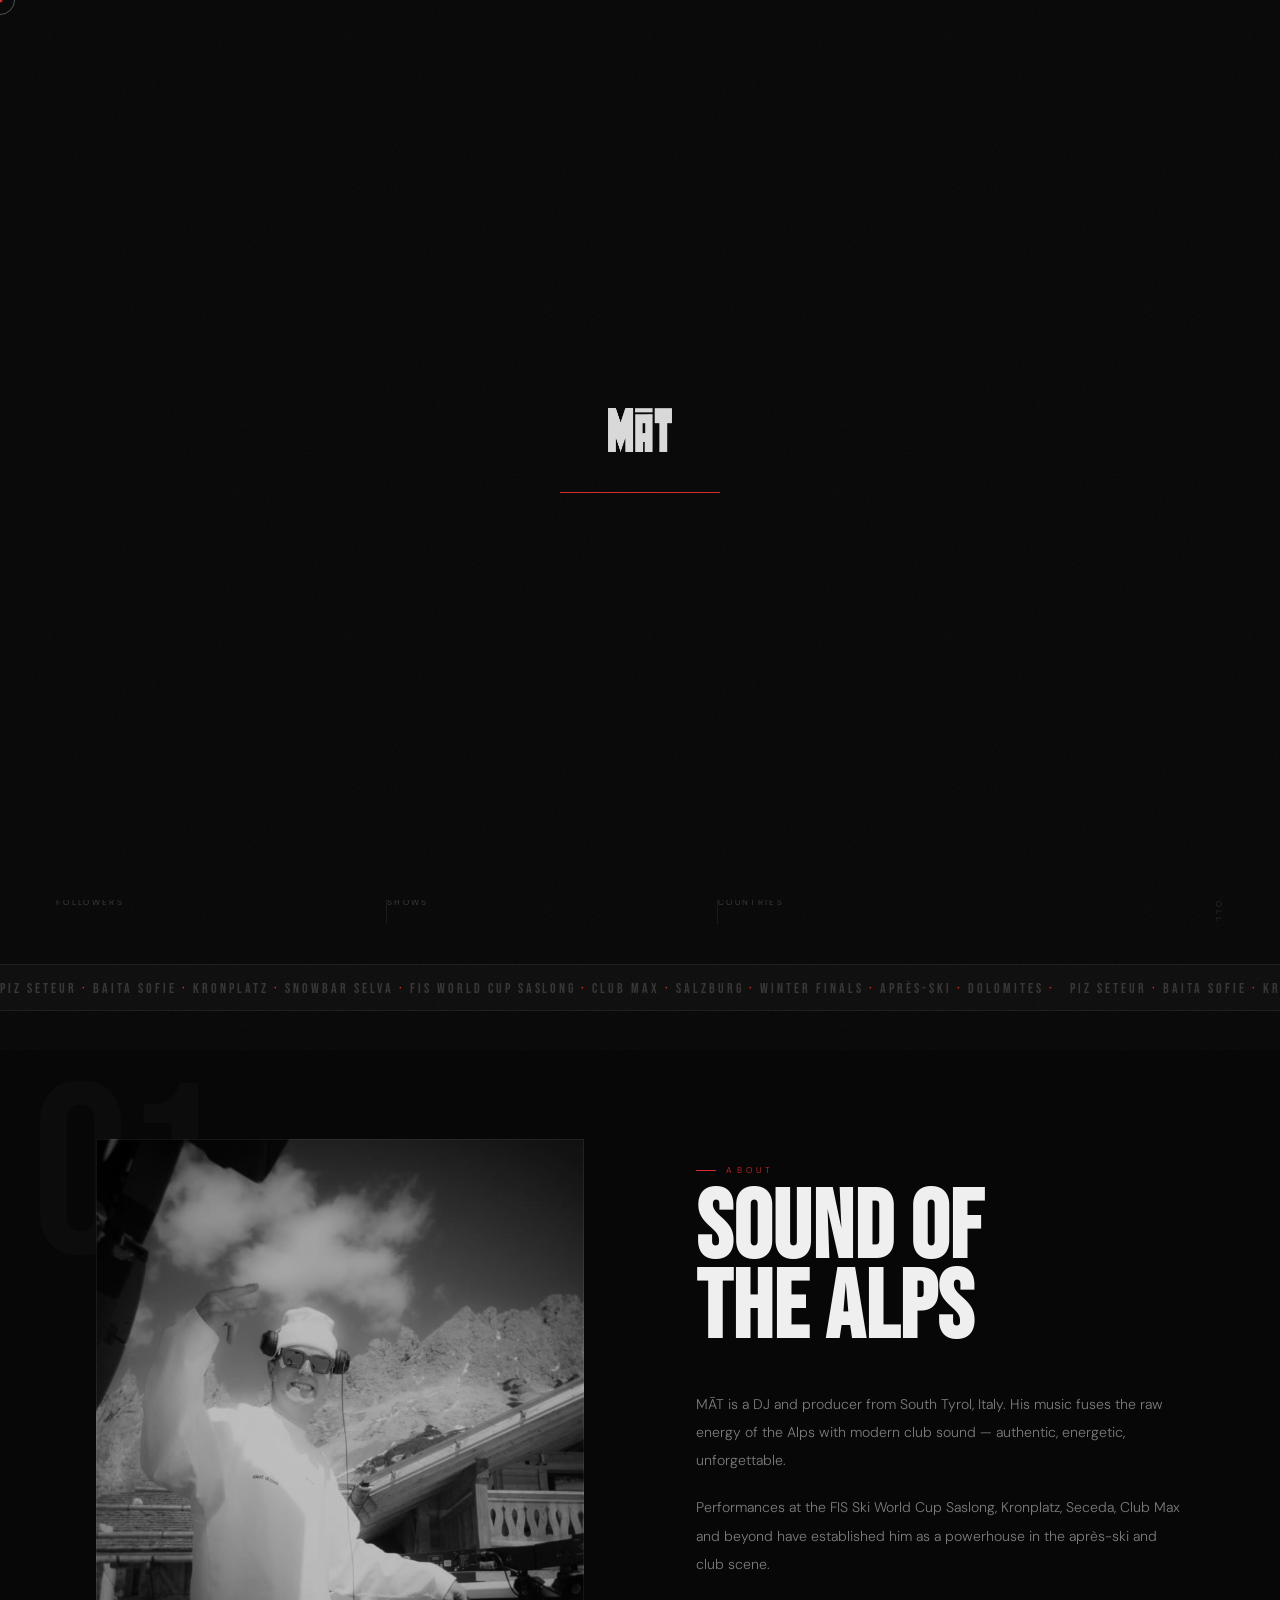
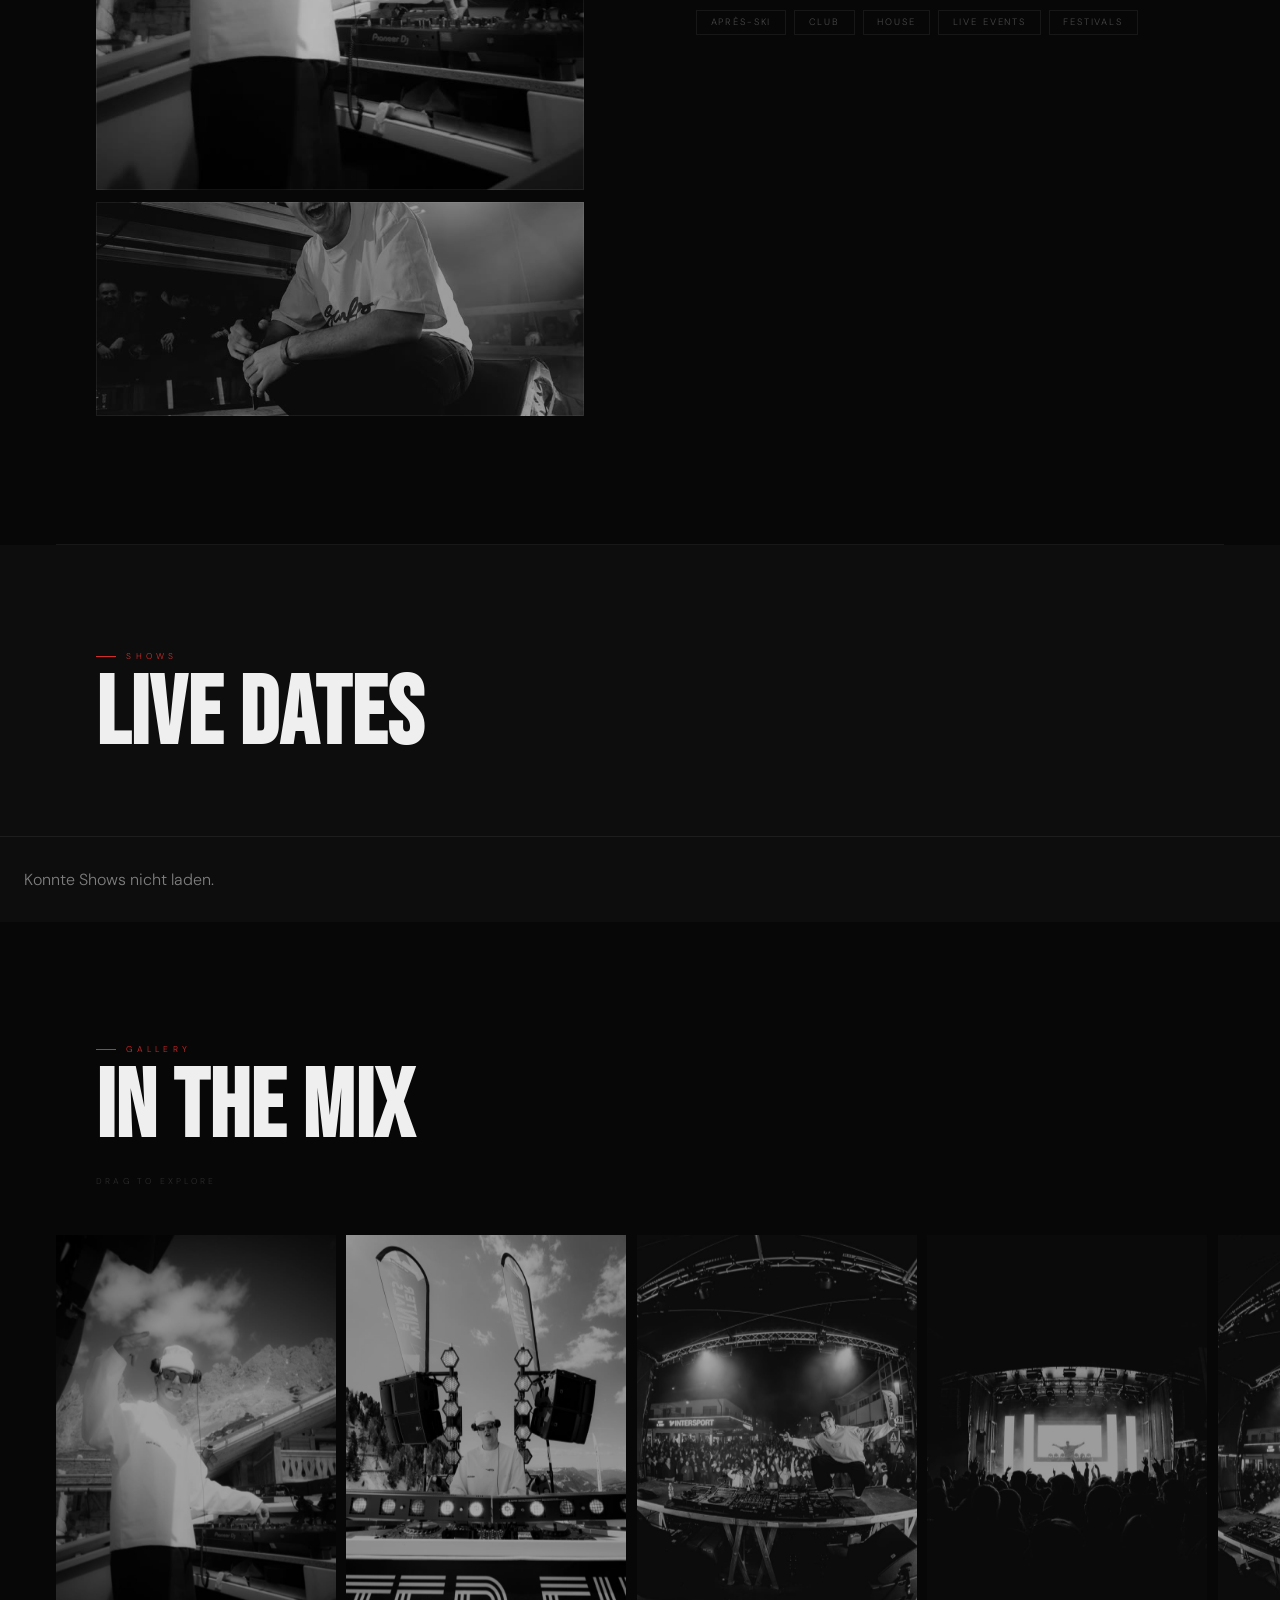
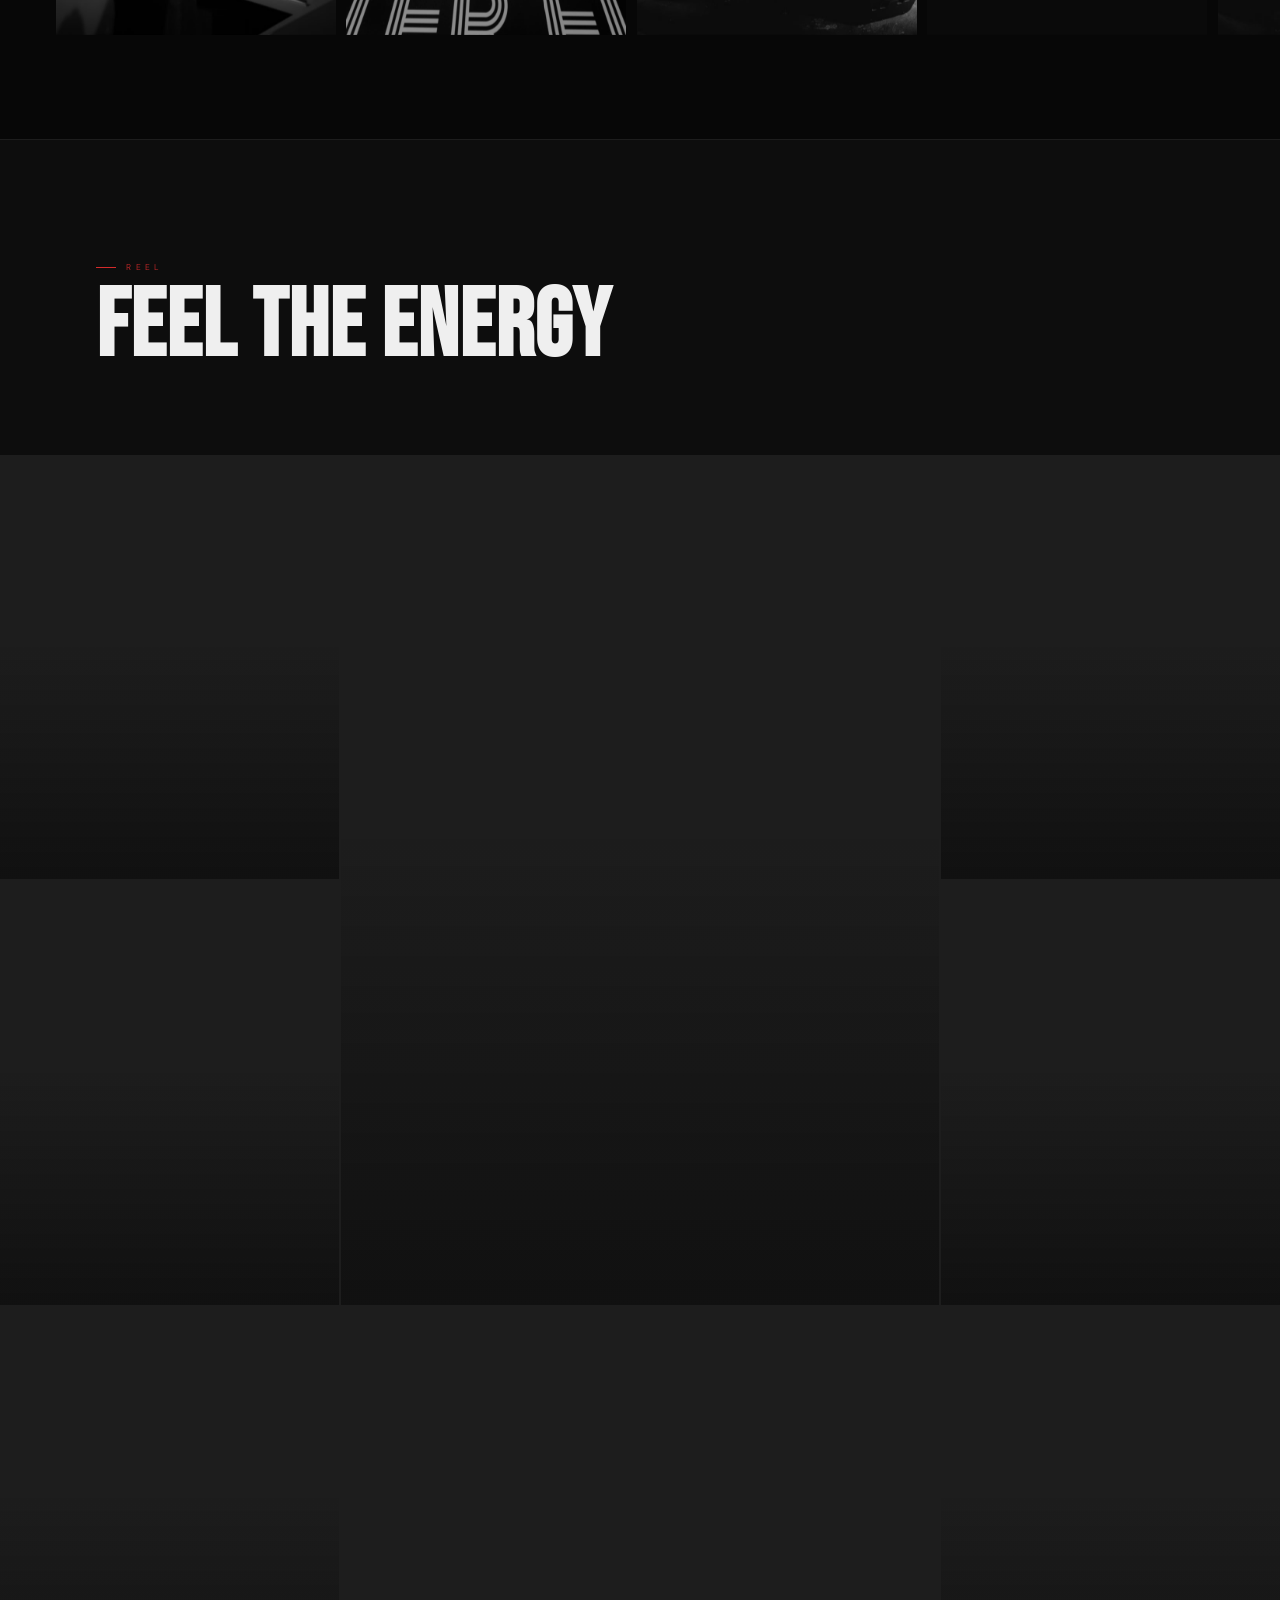
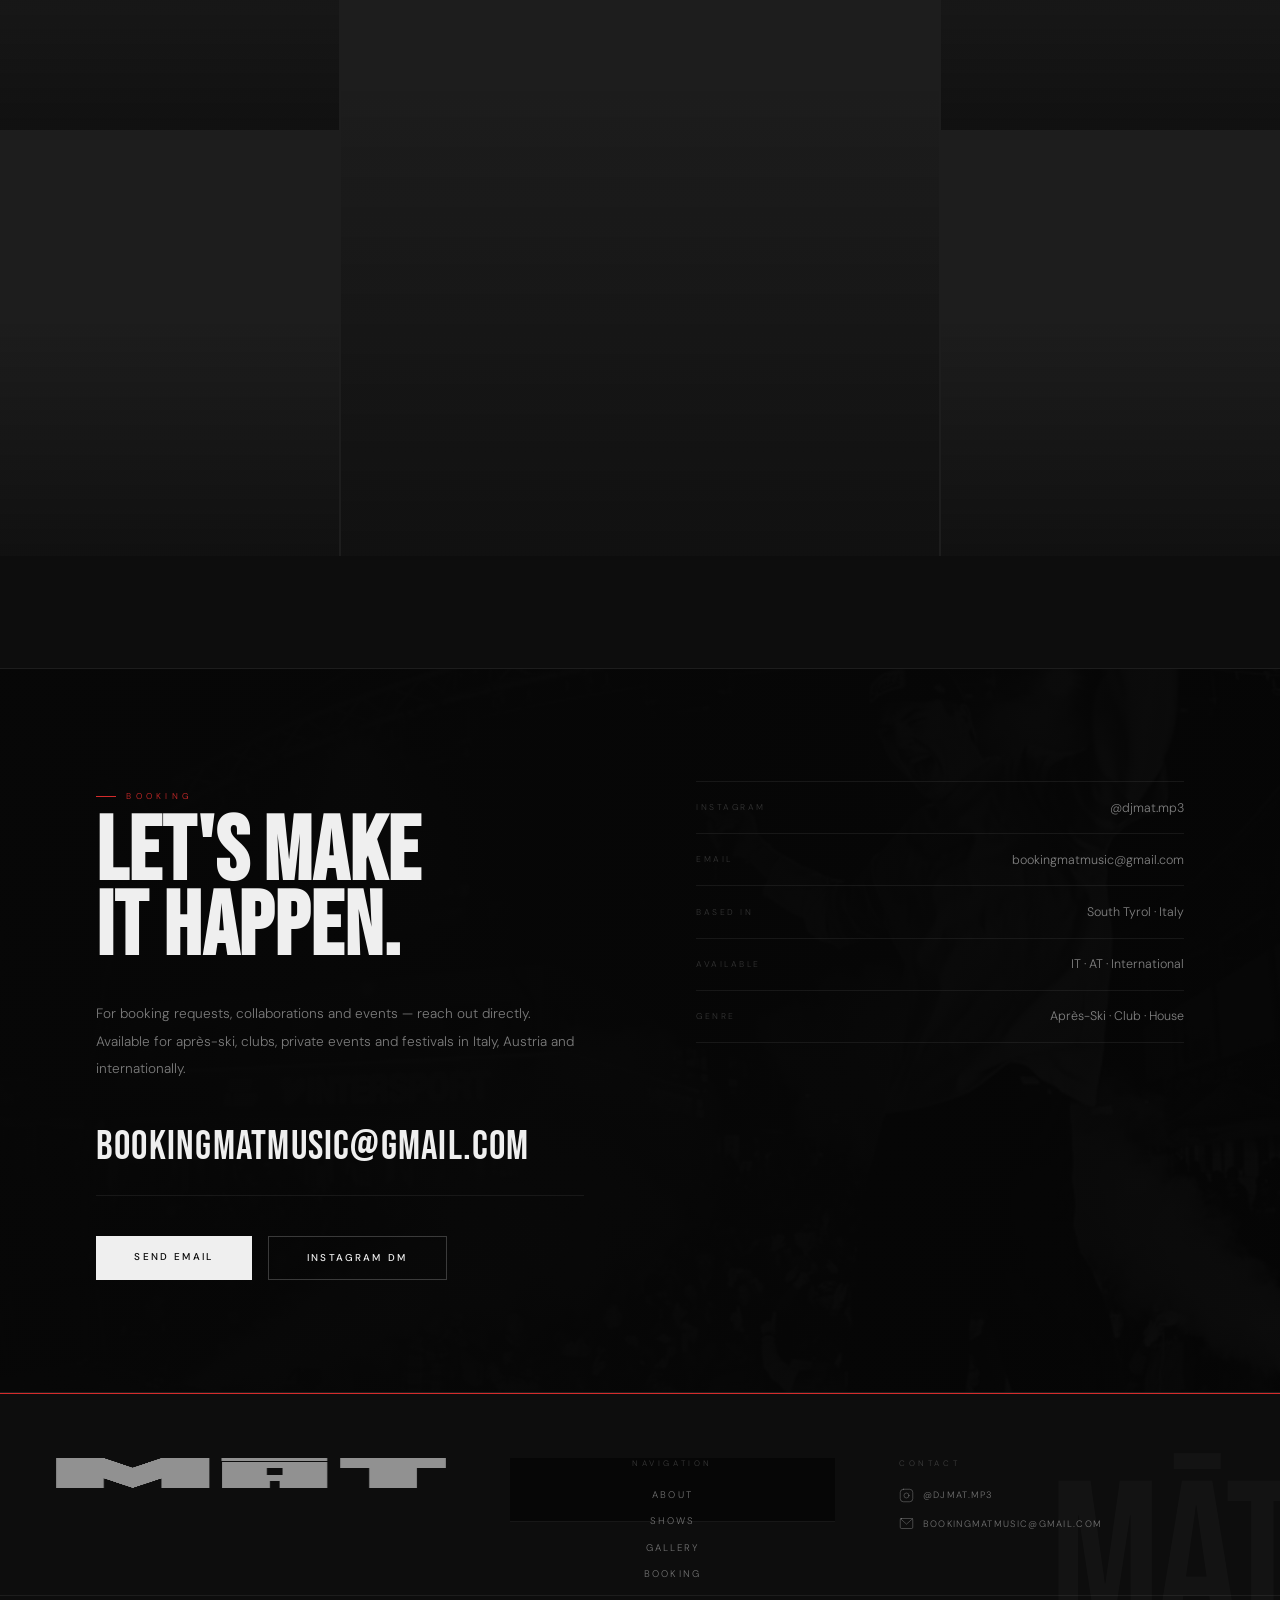
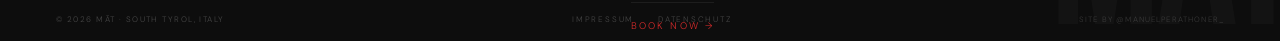
==== commit 7e74861a: "Improve footer layout and uniform gallery heights Footer: 3-column grid (logo / nav / contact), ghos" ====
--- a/index.html
+++ b/index.html
@@ -331,6 +331,7 @@
     <div class="footer-main">
       <a href="#" class="footer-logo"><img src="assets/logo-white.png" alt="MĀT"></a>
       <nav class="footer-nav" aria-label="Footer navigation">
+        <span class="footer-nav-label">Navigation</span>
         <a href="#about">About</a>
         <a href="#shows">Shows</a>
         <a href="#gallery">Gallery</a>
@@ -338,6 +339,7 @@
         <a href="#booking" class="footer-book">Book Now &rarr;</a>
       </nav>
       <div class="footer-social">
+        <span class="footer-nav-label">Contact</span>
         <a href="https://instagram.com/djmat.mp3" target="_blank" rel="noopener" class="footer-ig-link" aria-label="Instagram">
           <svg xmlns="http://www.w3.org/2000/svg" width="15" height="15" viewBox="0 0 24 24" fill="none" stroke="currentColor" stroke-width="1.5" stroke-linecap="round" stroke-linejoin="round"><rect x="2" y="2" width="20" height="20" rx="5" ry="5"/><circle cx="12" cy="12" r="4"/><circle cx="17.5" cy="6.5" r="0.5" fill="currentColor" stroke="none"/></svg>
           @djmat.mp3
--- a/style.css
+++ b/style.css
@@ -812,17 +812,13 @@
 
 .gallery-item {
   flex-shrink: 0;
-  width: 275px;
+  width: 280px;
+  height: 400px;
   overflow: hidden;
   position: relative;
   contain: layout style;
   transform: translateZ(0);
 }
-
-/* Staggered heights for editorial feel */
-.gallery-item:nth-child(3n+1) { height: 370px; }
-.gallery-item:nth-child(3n+2) { height: 460px; }
-.gallery-item:nth-child(3n)   { height: 315px; }
 
 .gallery-item img {
   width: 100%; height: 100%;
@@ -1042,41 +1038,75 @@
    FOOTER
    ========================================= */
 footer {
-  border-top: 1px solid var(--border);
+  border-top: 1px solid var(--red);
   background: var(--bg2);
-}
-
+  position: relative;
+  overflow: hidden;
+}
+
+/* Ghost MĀT behind footer */
+footer::before {
+  content: 'MĀT';
+  position: absolute;
+  right: -1rem;
+  bottom: -1.5rem;
+  font-family: var(--font-display);
+  font-size: clamp(8rem, 16vw, 18rem);
+  line-height: 1;
+  color: rgba(239, 239, 239, 0.028);
+  letter-spacing: -0.02em;
+  pointer-events: none;
+  user-select: none;
+  z-index: 0;
+}
+
+/* 3-column grid layout */
 .footer-main {
-  display: flex;
-  align-items: center;
-  justify-content: space-between;
-  gap: 2rem;
-  padding: 2.2rem 3.5rem;
+  display: grid;
+  grid-template-columns: 1.2fr 1fr 1fr;
+  gap: 4rem;
+  padding: 4rem 3.5rem;
   border-bottom: 1px solid var(--border);
-  flex-wrap: wrap;
+  position: relative;
+  z-index: 1;
+}
+
+.footer-logo {
+  display: flex;
+  flex-direction: column;
+  gap: 1.2rem;
 }
 
 .footer-logo img {
-  height: 26px;
-  opacity: 0.45;
+  height: 30px;
+  opacity: 0.55;
   transition: opacity 0.2s ease;
   display: block;
 }
-.footer-logo:hover img { opacity: 0.9; }
-
+.footer-logo:hover img { opacity: 1; }
+
+/* Nav: vertical list */
 .footer-nav {
   display: flex;
-  align-items: center;
-  gap: 2.5rem;
-  flex-wrap: wrap;
+  flex-direction: column;
+  gap: 0.85rem;
+}
+
+.footer-nav-label {
+  font-size: 0.5rem;
+  letter-spacing: 0.45em;
+  text-transform: uppercase;
+  color: rgba(239, 239, 239, 0.22);
+  margin-bottom: 0.4rem;
 }
 
 .footer-nav a {
-  font-size: 0.57rem;
-  letter-spacing: 0.24em;
-  text-transform: uppercase;
-  color: rgba(239, 239, 239, 0.42);
-  position: relative;
+  font-size: 0.6rem;
+  letter-spacing: 0.22em;
+  text-transform: uppercase;
+  color: rgba(239, 239, 239, 0.45);
+  position: relative;
+  width: fit-content;
   transition: color 0.2s;
 }
 
@@ -1093,50 +1123,61 @@
   transition: transform 0.3s cubic-bezier(0.76, 0, 0.24, 1);
 }
 
-.footer-nav a:hover          { color: var(--w); }
-.footer-nav a:hover::after   { transform: scaleX(1); }
-
-.footer-book { color: rgba(239, 239, 239, 0.65) !important; }
+.footer-nav a:hover        { color: var(--w); }
+.footer-nav a:hover::after { transform: scaleX(1); }
+
+.footer-book {
+  margin-top: 0.5rem;
+  padding-top: 1rem;
+  border-top: 1px solid var(--border);
+  color: var(--red) !important;
+}
+
 .footer-book:hover { color: var(--w) !important; }
 
+/* Contact column */
 .footer-social {
   display: flex;
-  align-items: center;
-  gap: 1.5rem;
+  flex-direction: column;
+  gap: 0.85rem;
 }
 
 .footer-ig-link,
 .footer-email-link {
   display: flex;
   align-items: center;
-  gap: 0.5rem;
-  font-size: 0.56rem;
-  letter-spacing: 0.16em;
-  text-transform: uppercase;
-  color: rgba(239, 239, 239, 0.42);
+  gap: 0.55rem;
+  font-size: 0.58rem;
+  letter-spacing: 0.14em;
+  text-transform: uppercase;
+  color: rgba(239, 239, 239, 0.45);
   transition: color 0.2s;
+  width: fit-content;
 }
 
 .footer-ig-link:hover,
 .footer-email-link:hover { color: var(--w); }
 
 .footer-ig-link svg,
-.footer-email-link svg { flex-shrink: 0; }
-
+.footer-email-link svg { flex-shrink: 0; opacity: 0.6; }
+
+/* Bottom bar */
 .footer-bottom {
   display: flex;
   justify-content: space-between;
   align-items: center;
-  padding: 1rem 3.5rem;
+  padding: 1.1rem 3.5rem;
   flex-wrap: wrap;
   gap: 0.6rem;
+  position: relative;
+  z-index: 1;
 }
 
 .footer-copy {
   font-size: 0.5rem;
   letter-spacing: 0.18em;
   text-transform: uppercase;
-  color: rgba(239, 239, 239, 0.28);
+  color: rgba(239, 239, 239, 0.25);
 }
 
 .footer-legal-links { display: flex; gap: 1.5rem; }
@@ -1145,7 +1186,7 @@
   font-size: 0.5rem;
   letter-spacing: 0.22em;
   text-transform: uppercase;
-  color: rgba(239, 239, 239, 0.28);
+  color: rgba(239, 239, 239, 0.25);
   transition: color 0.2s;
 }
 .footer-legal-link:hover { color: var(--red); }
@@ -1154,11 +1195,11 @@
   font-size: 0.48rem;
   letter-spacing: 0.15em;
   text-transform: uppercase;
-  color: rgba(239, 239, 239, 0.2);
+  color: rgba(239, 239, 239, 0.18);
 }
 
 .footer-credit a { color: inherit; transition: color 0.2s; }
-.footer-credit a:hover { color: rgba(239, 239, 239, 0.6); }
+.footer-credit a:hover { color: rgba(239, 239, 239, 0.55); }
 
 /* =========================================
    LOADER
@@ -1416,20 +1457,16 @@
 
   .gallery-track { padding: 0 1.5rem 1rem; }
 
-  .gallery-item           { width: 205px; }
-  .gallery-item:nth-child(3n+1) { height: 270px; }
-  .gallery-item:nth-child(3n+2) { height: 340px; }
-  .gallery-item:nth-child(3n)   { height: 230px; }
+  .gallery-item { width: 210px; height: 300px; }
 
   .footer-main {
-    flex-direction: column;
-    align-items: flex-start;
-    gap: 1.4rem;
-    padding: 2rem 1.5rem;
+    grid-template-columns: 1fr;
+    gap: 2.5rem;
+    padding: 3rem 1.5rem;
   }
 
-  .footer-nav    { gap: 1.4rem; }
-  .footer-social { gap: 1.2rem; }
+  .footer-nav    { gap: 0.75rem; }
+  .footer-social { gap: 0.75rem; }
 
   .footer-bottom {
     padding: 0.9rem 1.5rem;
@@ -1442,8 +1479,5 @@
 @media (max-width: 400px) {
   .hstat-n { font-size: 2.2rem; }
 
-  .gallery-item           { width: 170px; }
-  .gallery-item:nth-child(3n+1) { height: 230px; }
-  .gallery-item:nth-child(3n+2) { height: 290px; }
-  .gallery-item:nth-child(3n)   { height: 195px; }
-}
+  .gallery-item { width: 170px; height: 250px; }
+}
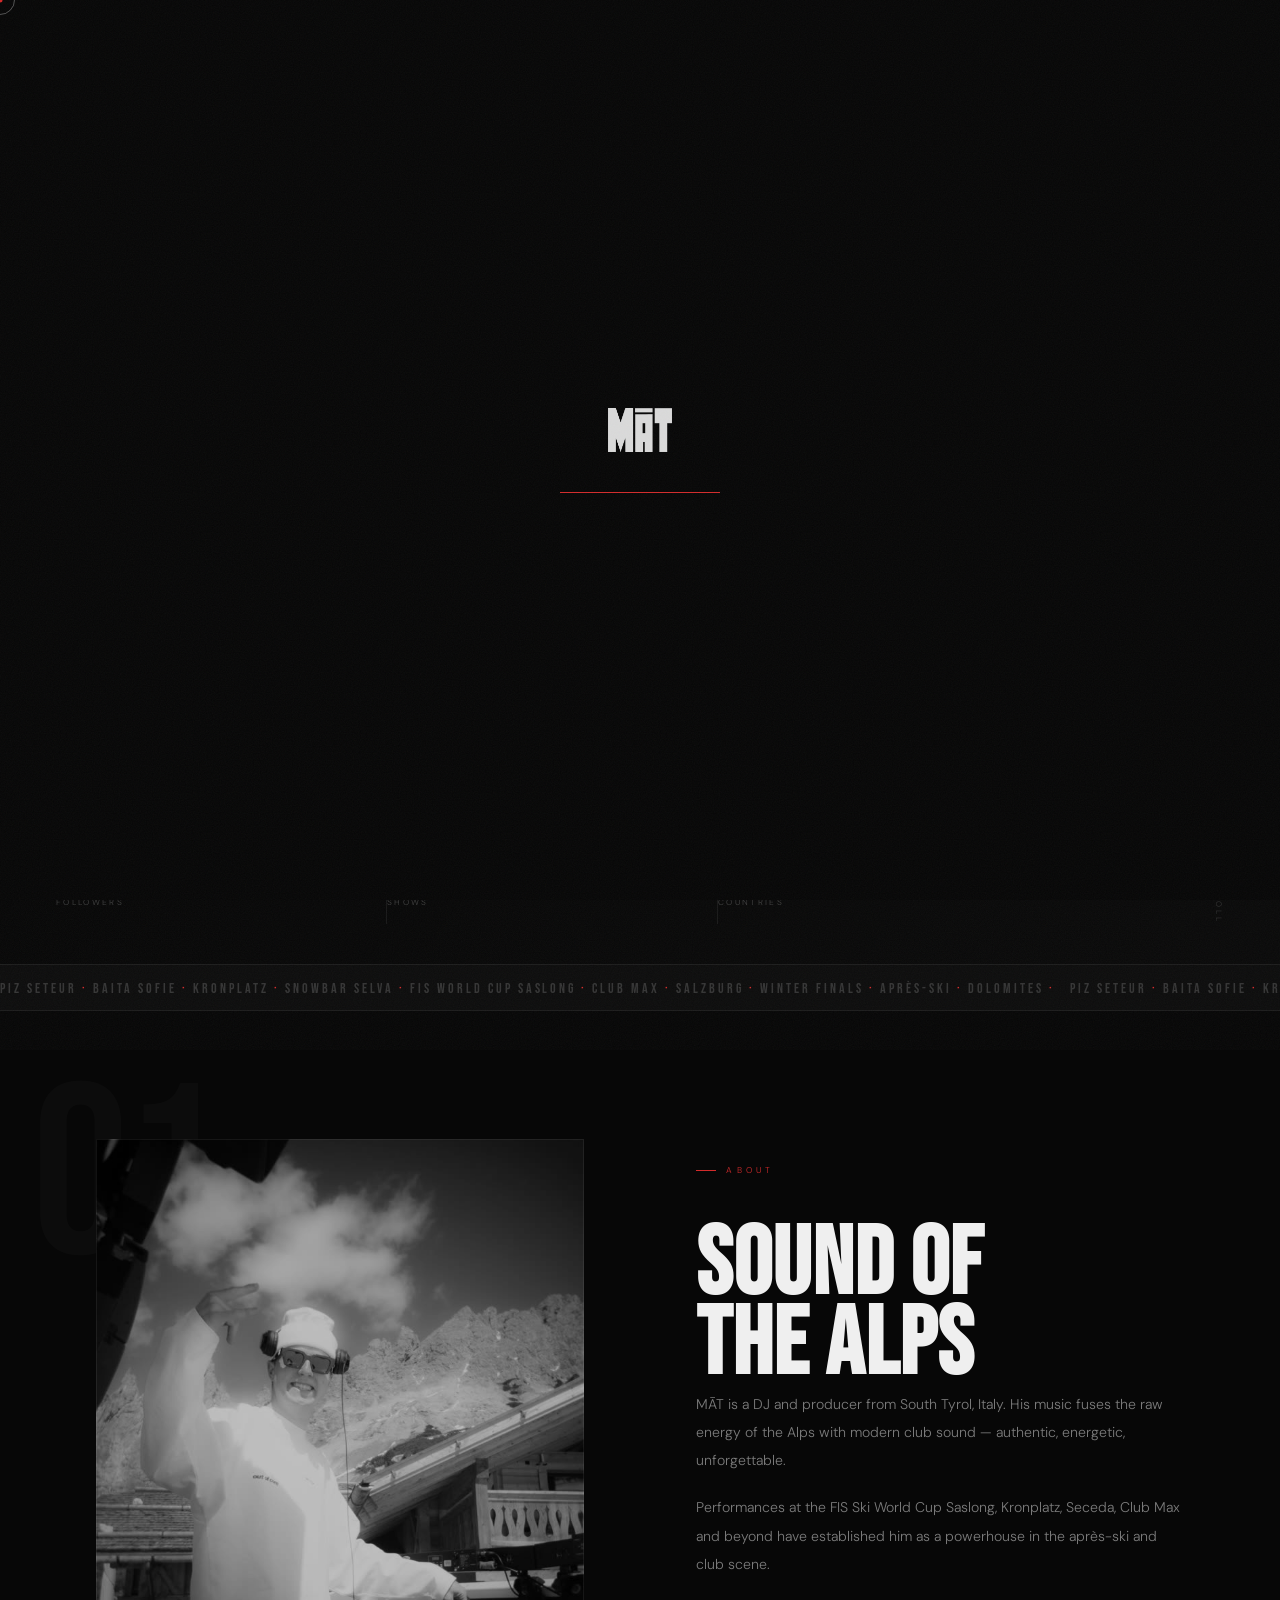
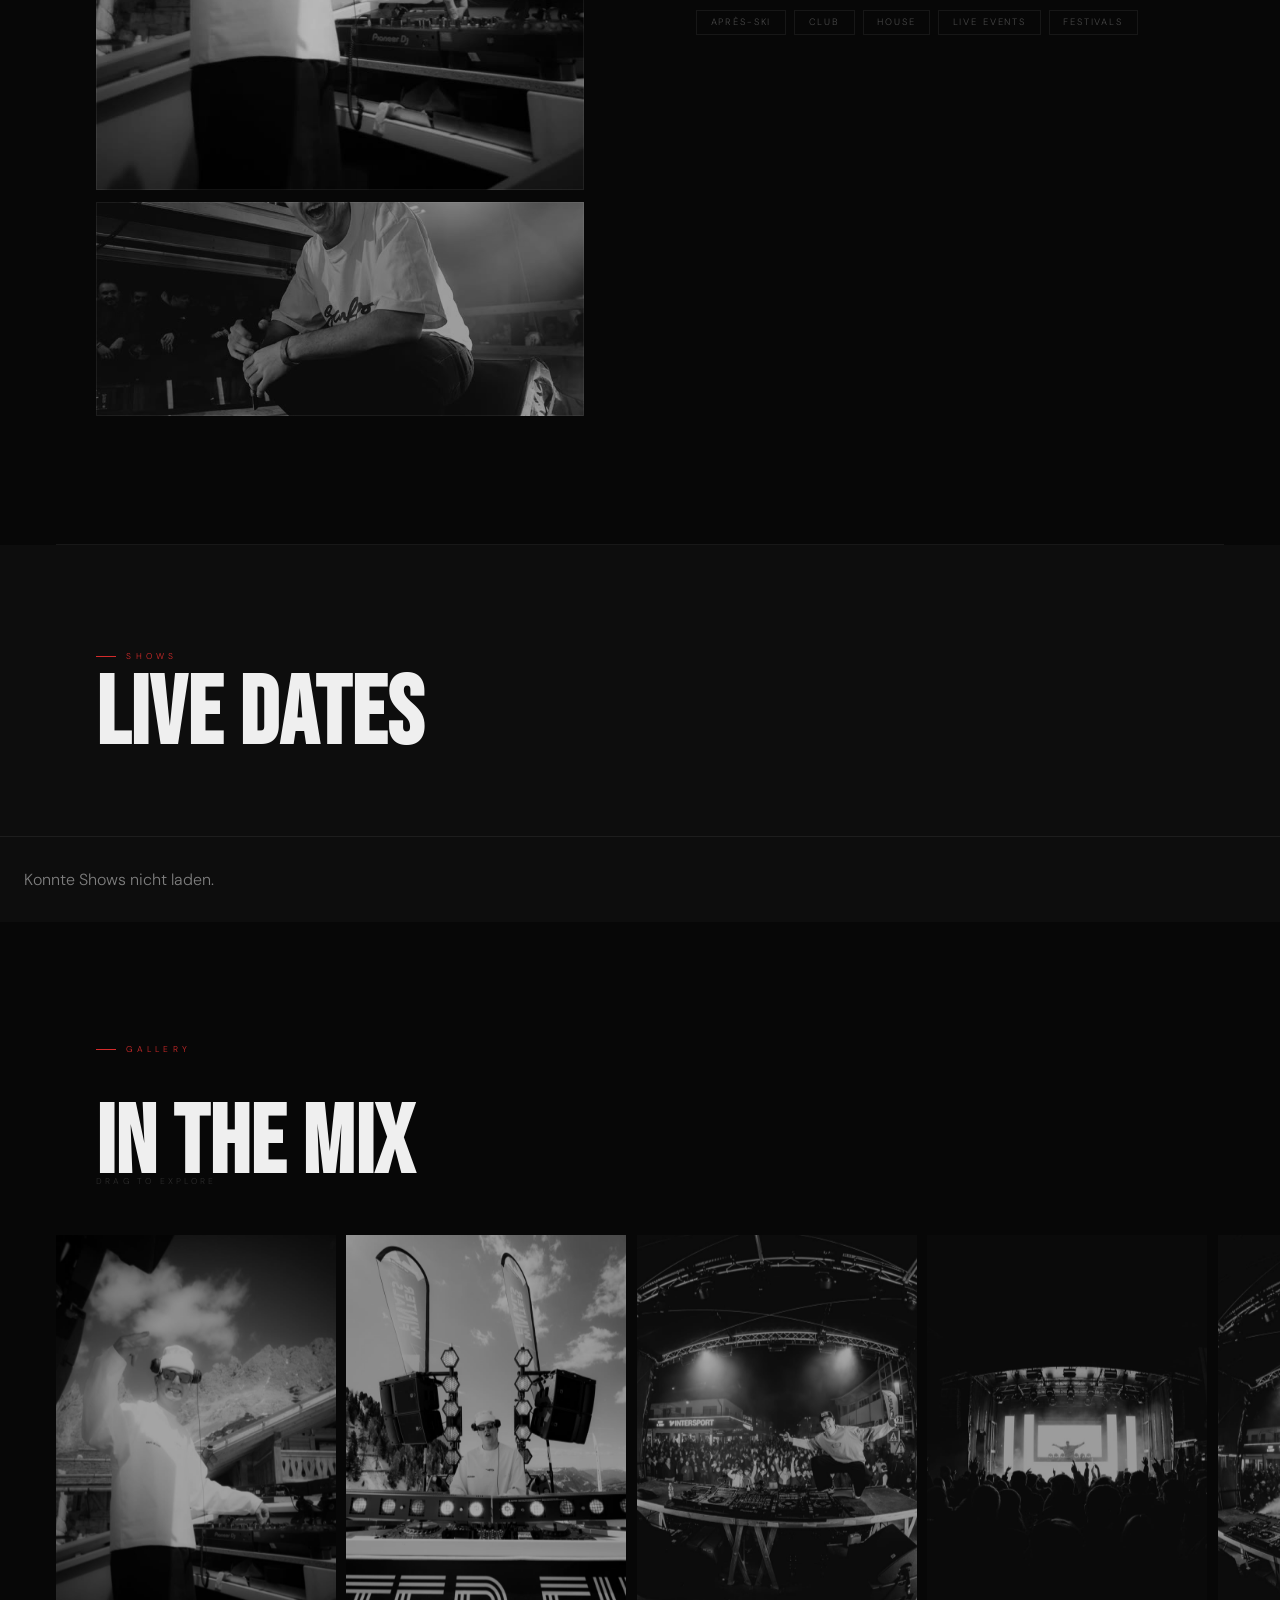
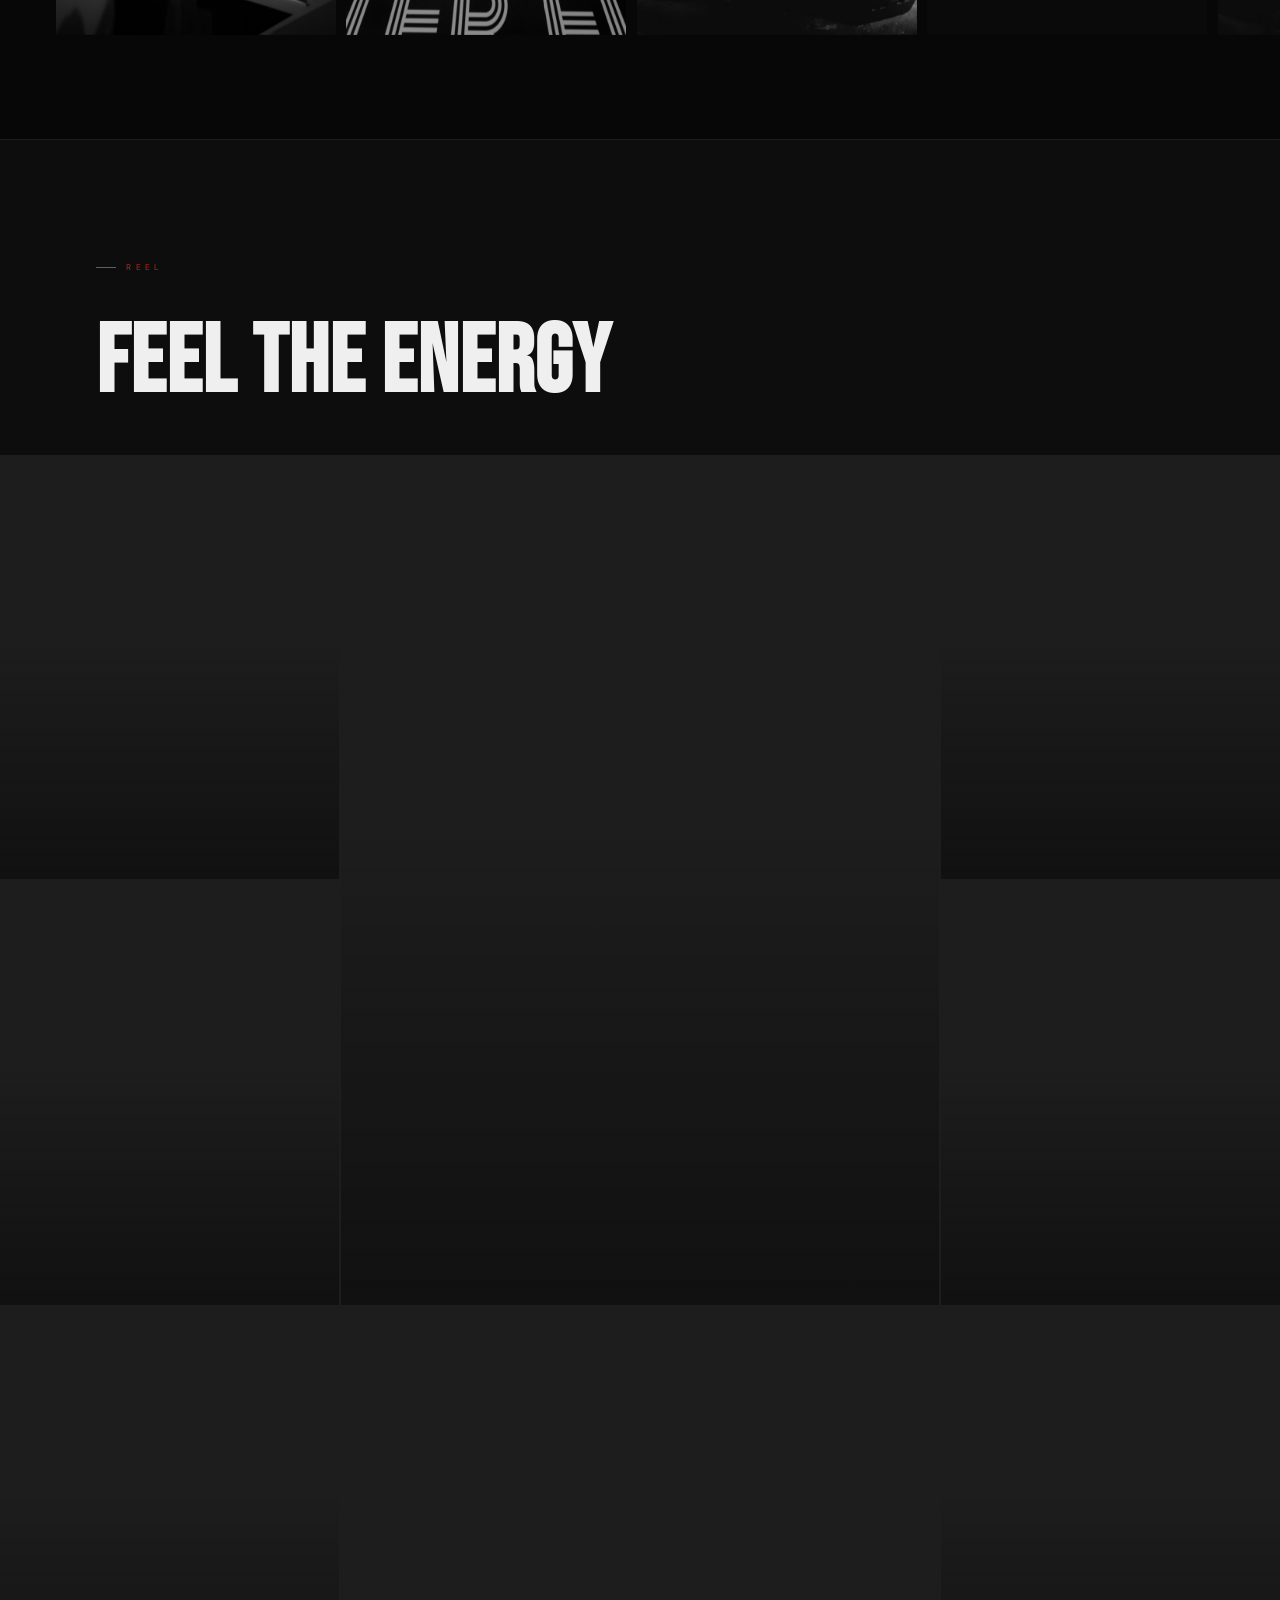
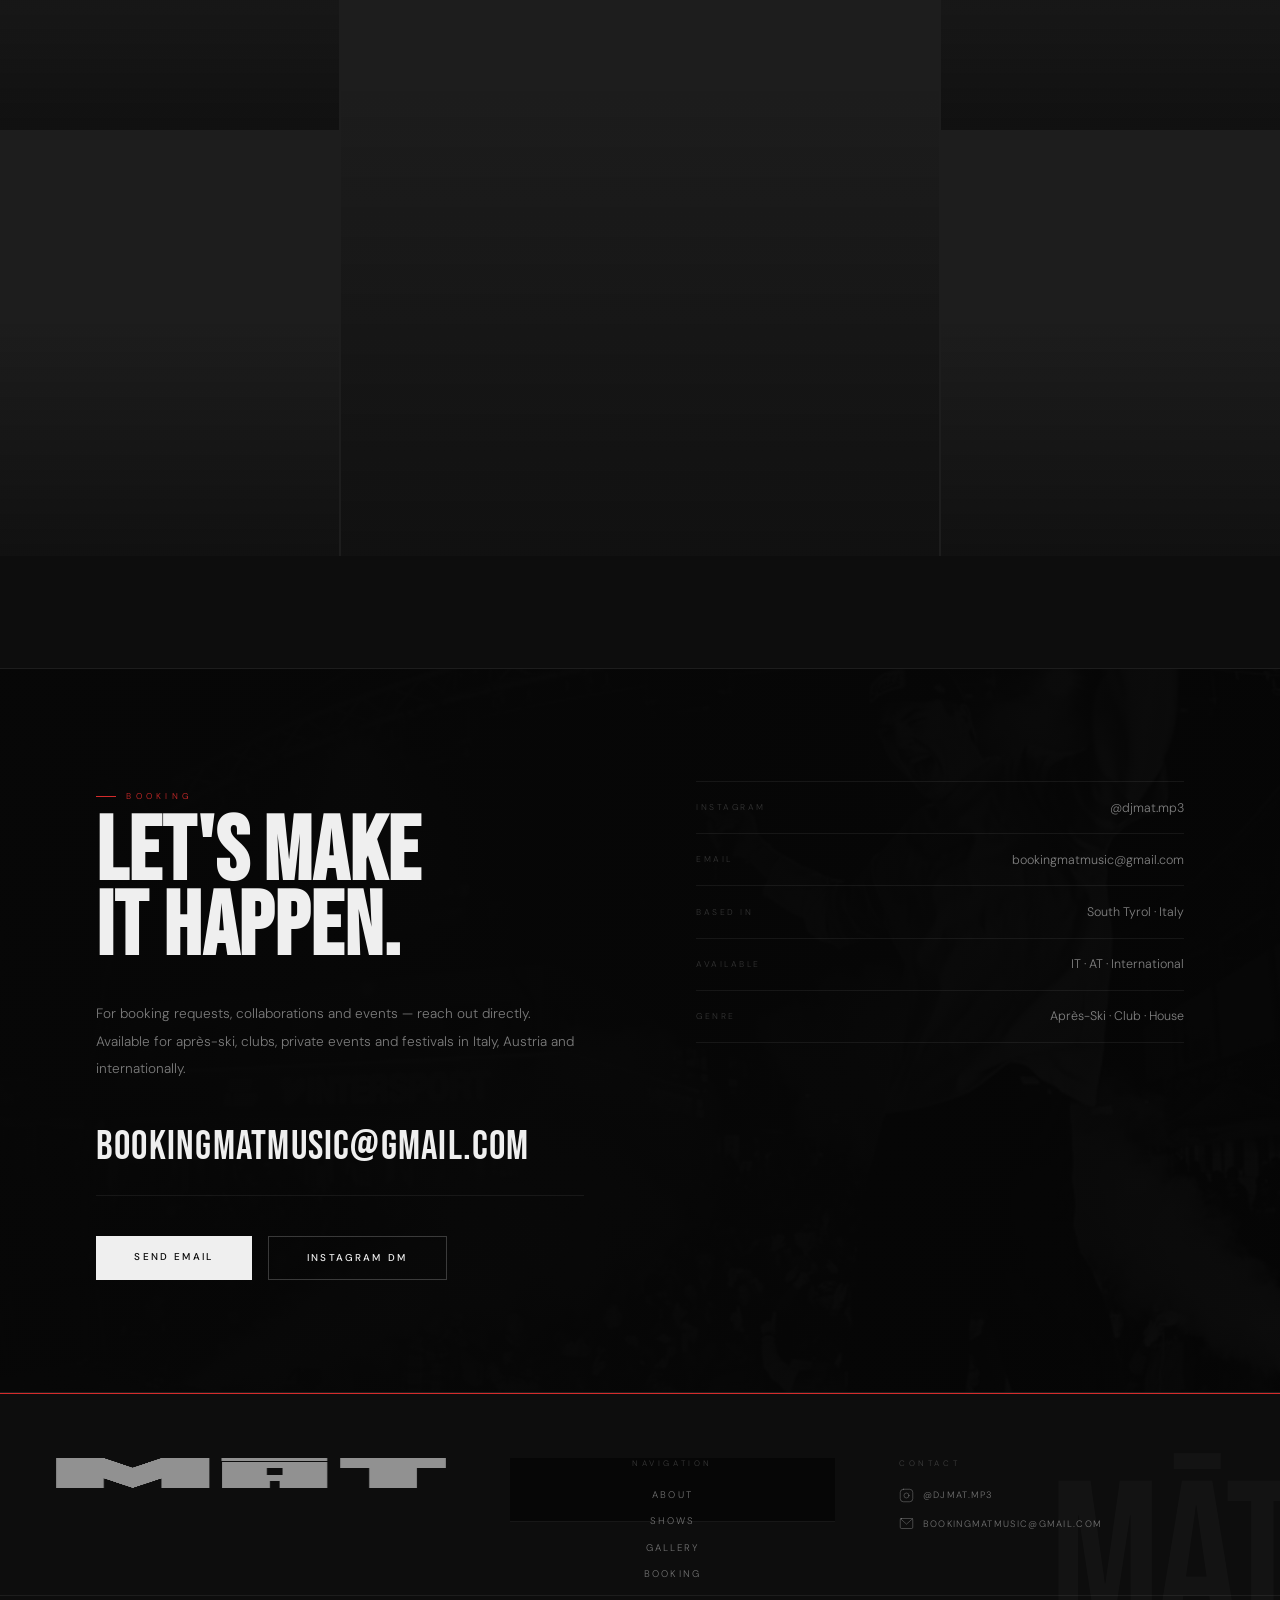
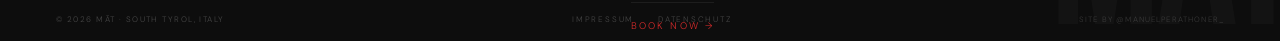
==== commit 4fd0c798: "Fix hero duplicate logo + add cinematic animations - Remove hero-ghost MÄT text that competed visual" ====
--- a/index.html
+++ b/index.html
@@ -91,7 +91,6 @@
       </video>
       <div class="hero-overlay"></div>
     </div>
-    <div class="hero-ghost" aria-hidden="true">MĀT</div>
     <div class="hero-content">
       <img class="hero-logo anim-up" src="assets/logo-white.png" alt="MĀT" style="--d:.1s">
       <div class="hero-eyebrow anim-up" style="--d:.3s">
@@ -361,5 +360,6 @@
   </footer>
 
   <script src="main.js"></script>
+  <script src="animations.js"></script>
 </body>
 </html>
--- a/style.css
+++ b/style.css
@@ -371,21 +371,26 @@
   );
 }
 
-/* Giant ghost text behind everything */
-.hero-ghost {
-  position: absolute;
-  left: 50%;
-  top: 44%;
-  transform: translate(-50%, -50%);
-  font-family: var(--font-display);
-  font-size: min(27vw, 420px);
-  line-height: 1;
-  color: rgba(239, 239, 239, 0.022);
-  letter-spacing: -0.01em;
-  user-select: none;
+/* Subtle sheen sweep over the video */
+.hero::after {
+  content: '';
+  position: absolute;
+  inset: 0;
+  background: linear-gradient(
+    128deg,
+    transparent 0%,
+    rgba(239, 239, 239, 0.018) 45%,
+    transparent 60%
+  );
+  background-size: 250% 250%;
+  animation: heroSheen 10s ease-in-out infinite;
+  z-index: 1;
   pointer-events: none;
-  z-index: 1;
-  white-space: nowrap;
+}
+
+@keyframes heroSheen {
+  0%, 100% { background-position: 0% 0%; }
+  50%       { background-position: 100% 100%; }
 }
 
 /* Vertical side label */
@@ -1317,13 +1322,14 @@
    ========================================= */
 .anim-up {
   opacity: 0;
-  transform: translateY(24px);
-  animation: animUp 0.8s cubic-bezier(0.25, 0.46, 0.45, 0.94) forwards;
+  transform: translateY(28px);
+  filter: blur(5px);
+  animation: animUp 0.9s cubic-bezier(0.16, 1, 0.3, 1) forwards;
   animation-delay: var(--d, 0s);
 }
 
 @keyframes animUp {
-  to { opacity: 1; transform: translateY(0); }
+  to { opacity: 1; transform: translateY(0); filter: blur(0); }
 }
 
 /* =========================================
@@ -1365,13 +1371,23 @@
    ========================================= */
 .reveal {
   opacity: 0;
-  transform: translateY(22px);
-  transition: opacity 0.6s ease, transform 0.6s ease;
+  transform: translateY(24px);
+  filter: blur(4px);
+  transition: opacity 0.7s ease,
+              transform 0.7s cubic-bezier(0.16, 1, 0.3, 1),
+              filter 0.7s ease;
 }
 
 .reveal.visible {
   opacity: 1;
   transform: translateY(0);
+  filter: blur(0);
+}
+
+/* Section titles feel more dramatic */
+.sec-title.reveal {
+  transform: translateY(36px);
+  transition-duration: 0.9s;
 }
 
 /* =========================================
@@ -1481,3 +1497,40 @@
 
   .gallery-item { width: 170px; height: 250px; }
 }
+
+/* =========================================
+   ACTIVE NAV STATE
+   ========================================= */
+.nav-links a.active {
+  color: var(--w);
+}
+
+.nav-links a.active::after {
+  transform: scaleX(1);
+}
+
+/* =========================================
+   REDUCED MOTION
+   ========================================= */
+@media (prefers-reduced-motion: reduce) {
+  .anim-up {
+    animation: none;
+    opacity: 1;
+    transform: none;
+    filter: none;
+  }
+
+  .reveal {
+    transition: none;
+    opacity: 1;
+    transform: none;
+    filter: none;
+  }
+
+  .grain        { animation: none; }
+  .ticker-inner { animation-play-state: paused; }
+  .hero::after  { animation: none; }
+  .loader-fill  { animation: none; width: 100%; }
+  .loader-logo  { animation: none; opacity: 1; }
+  .scroll-line  { animation: none; }
+}
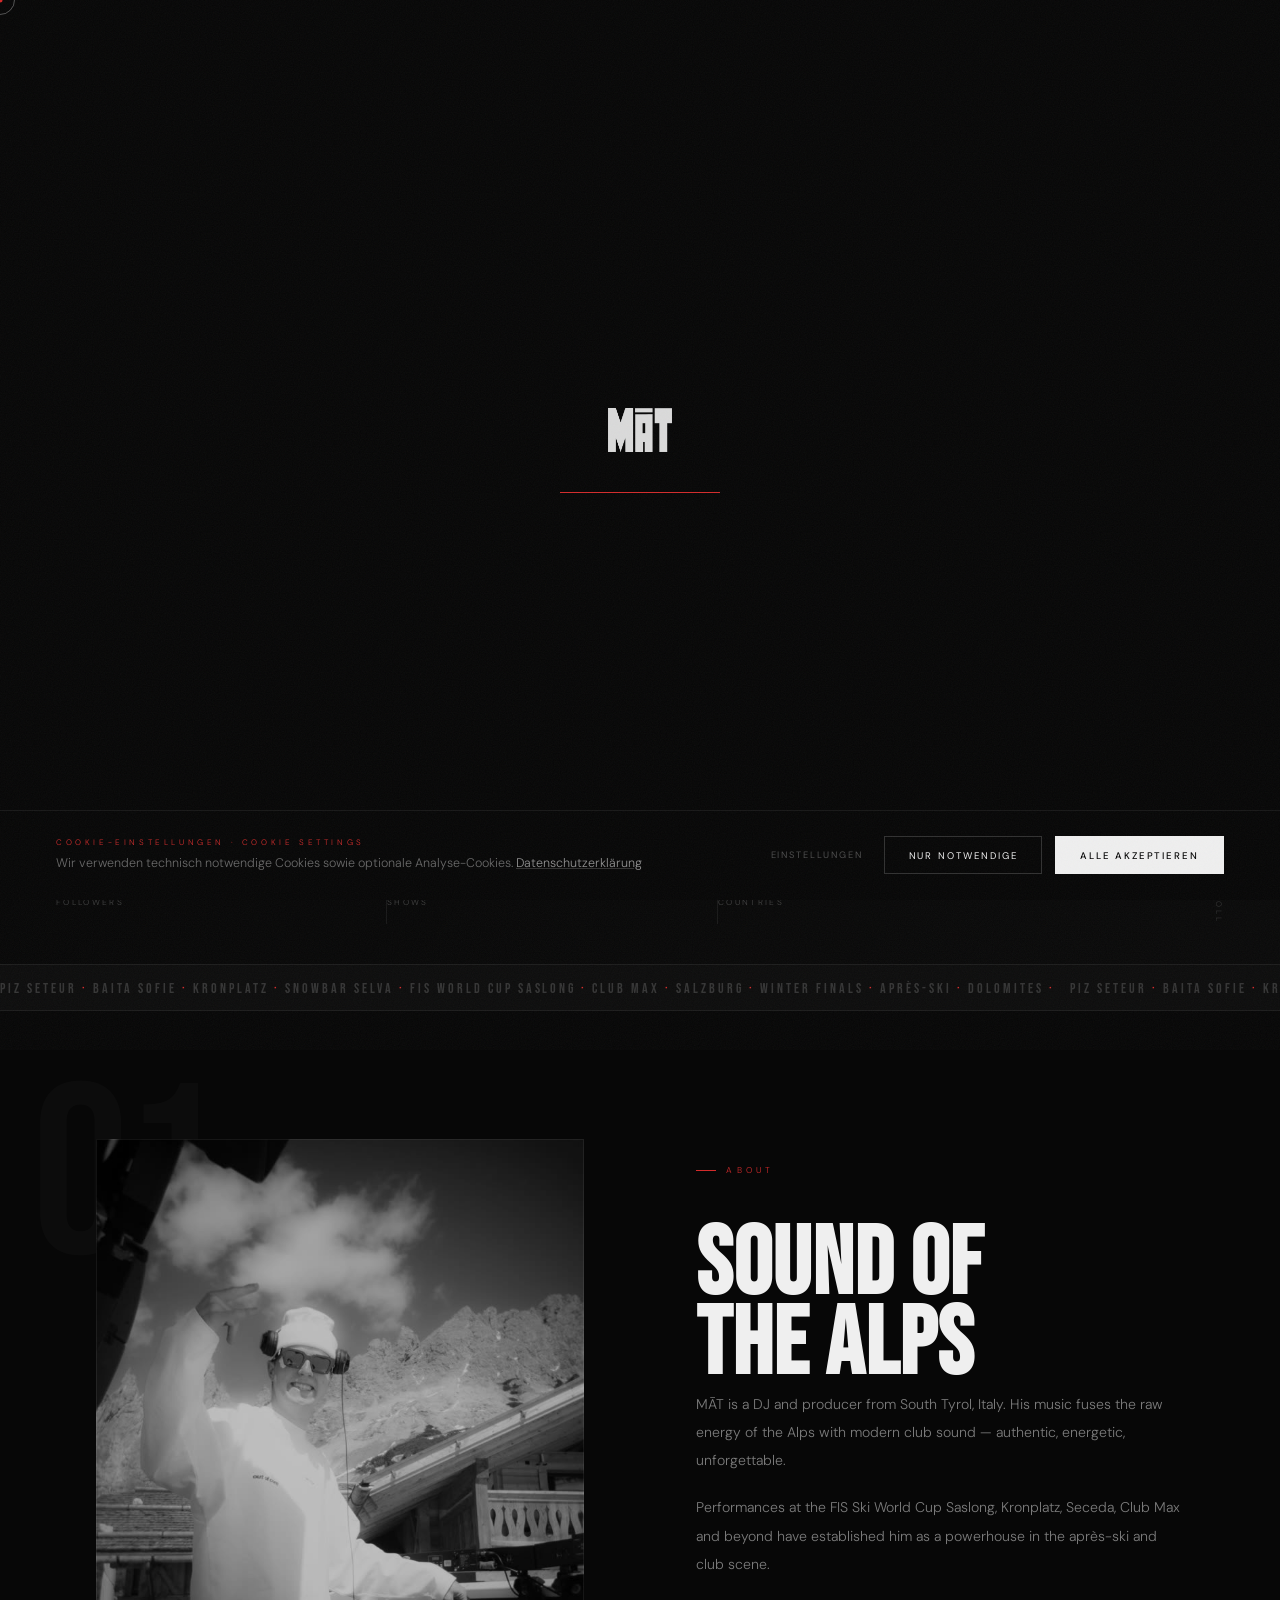
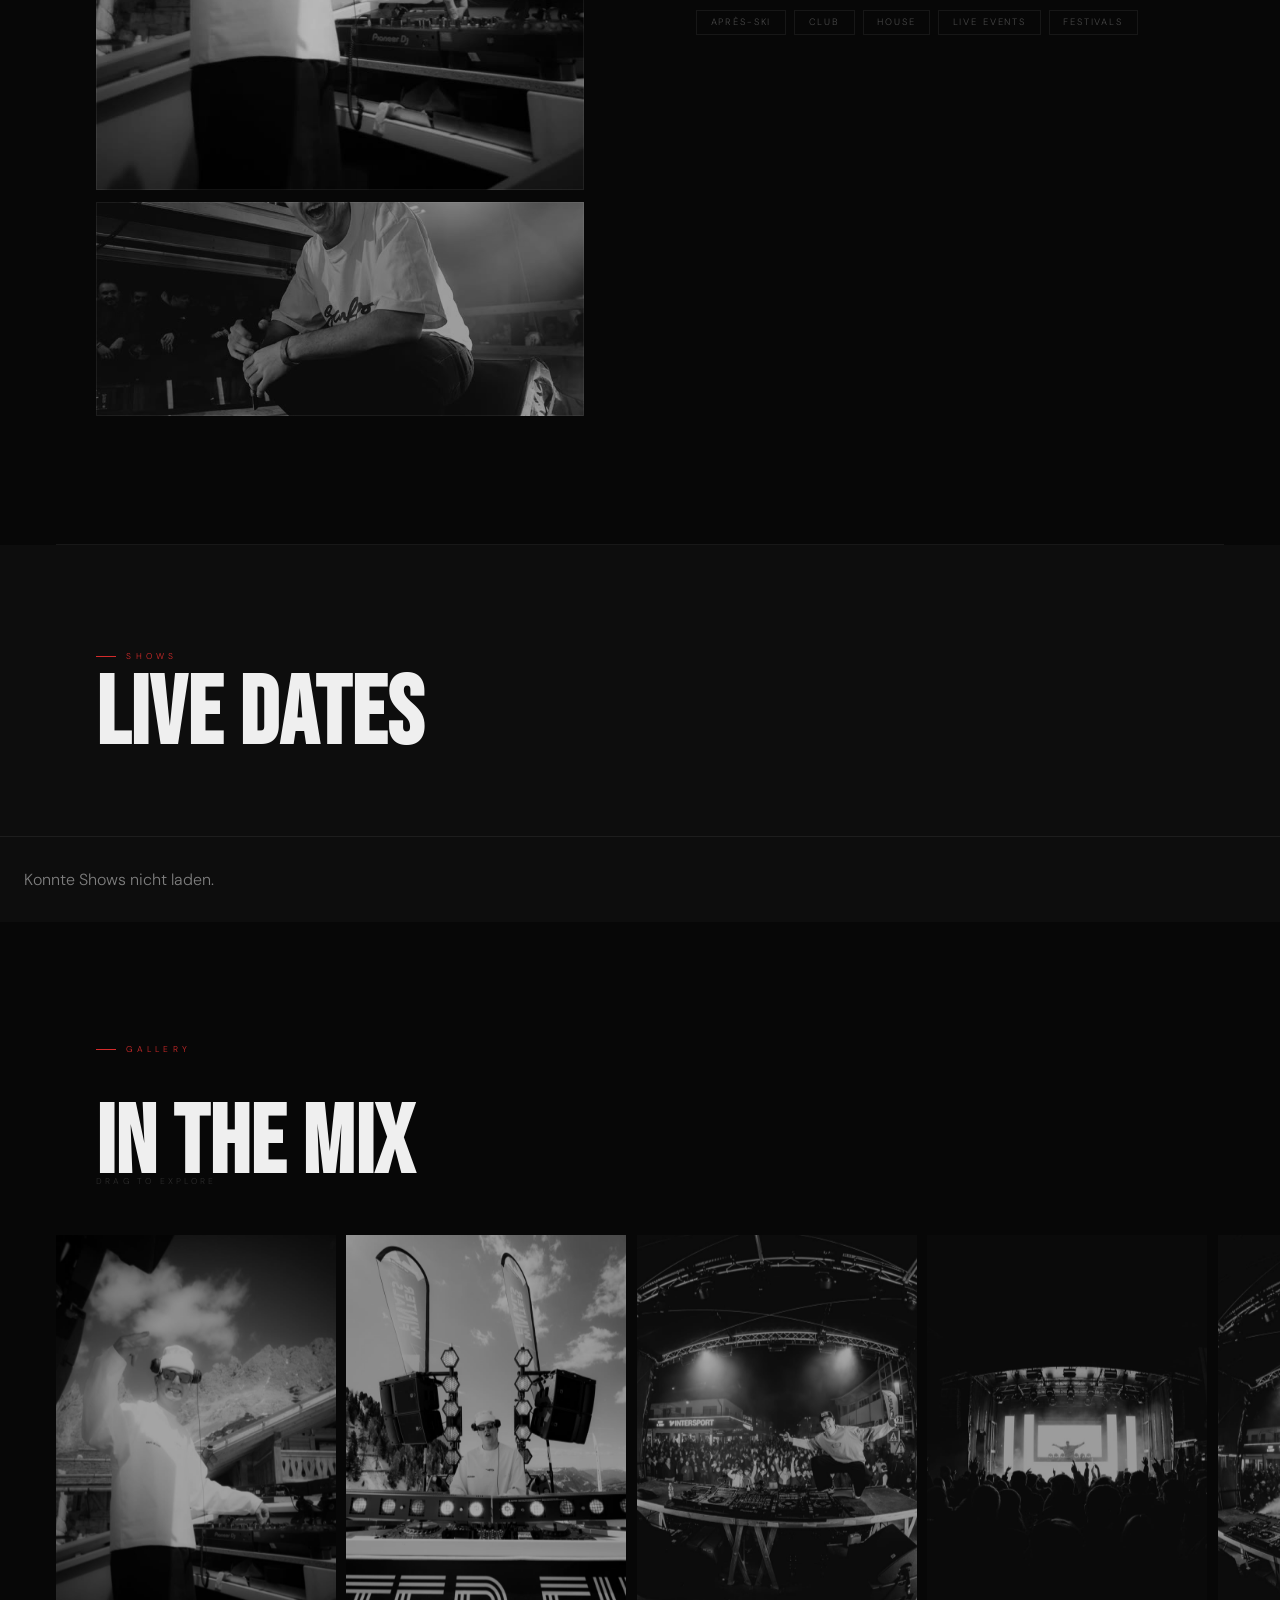
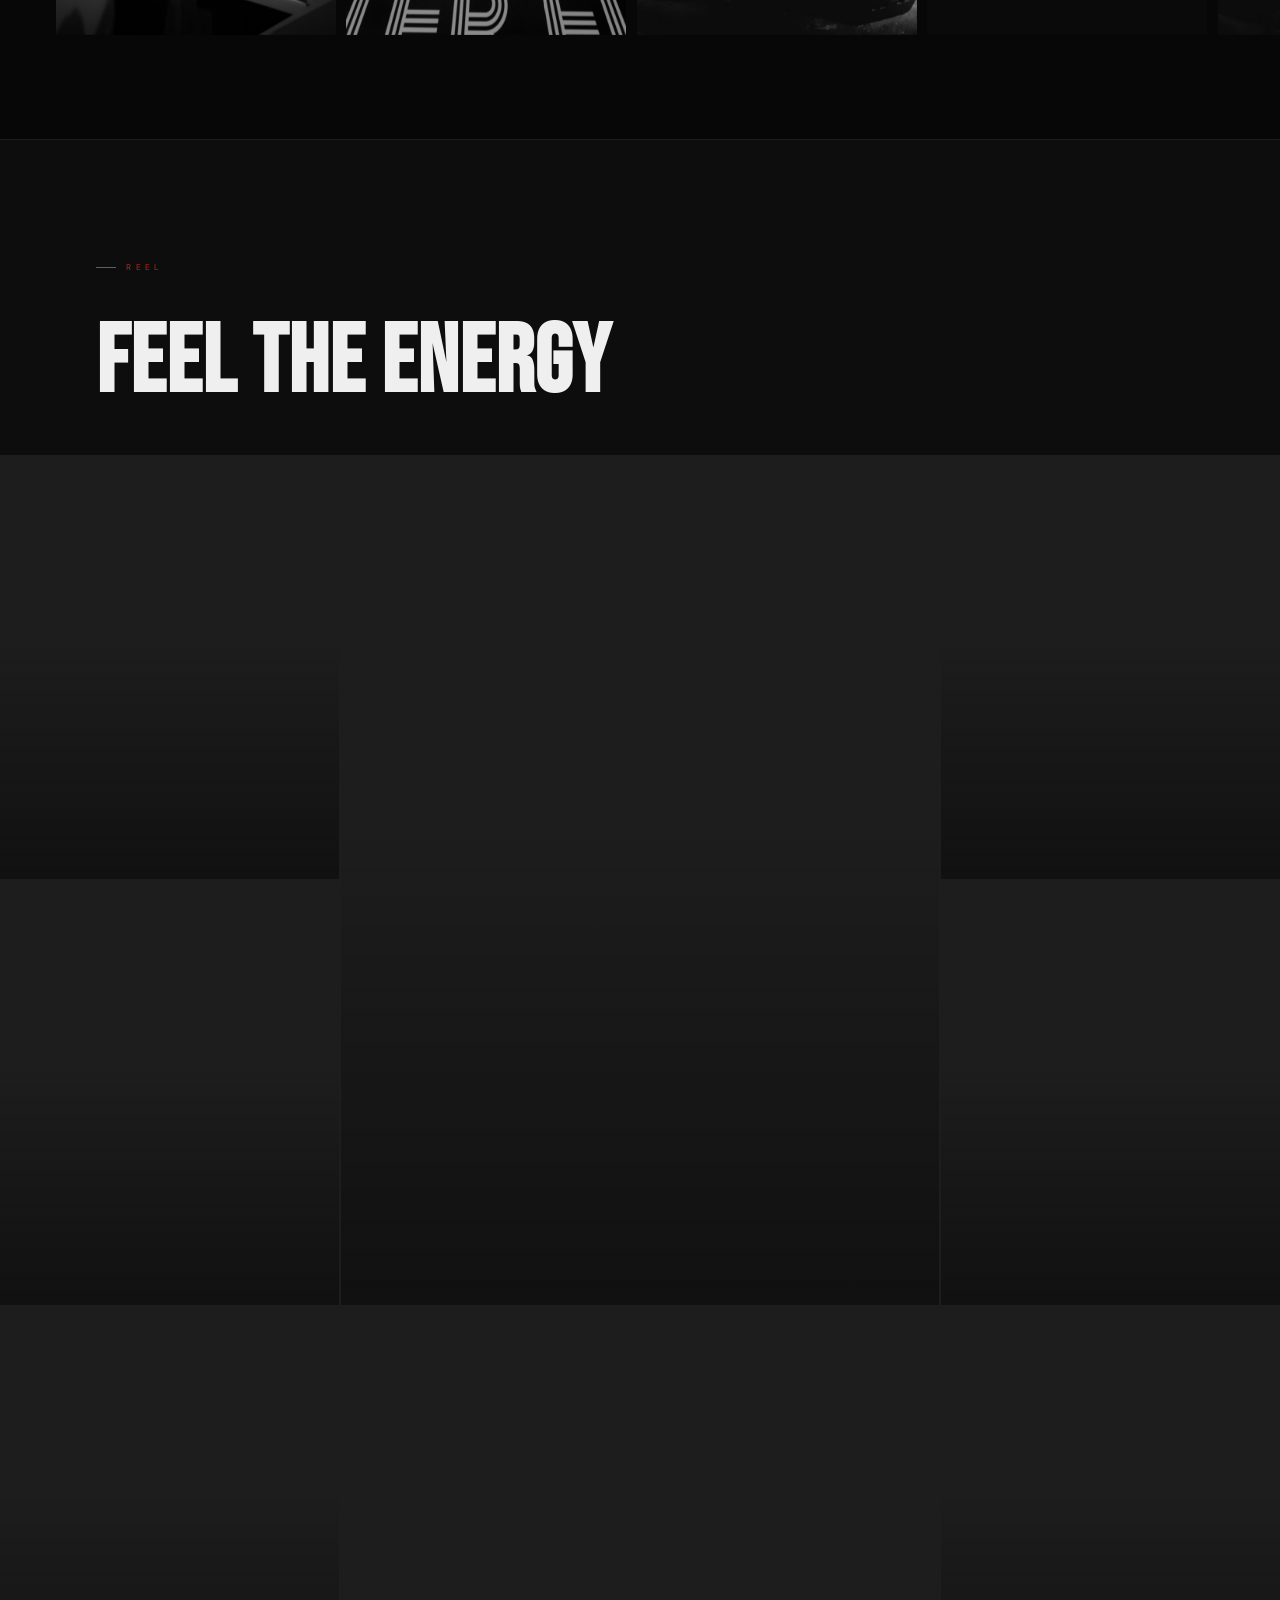
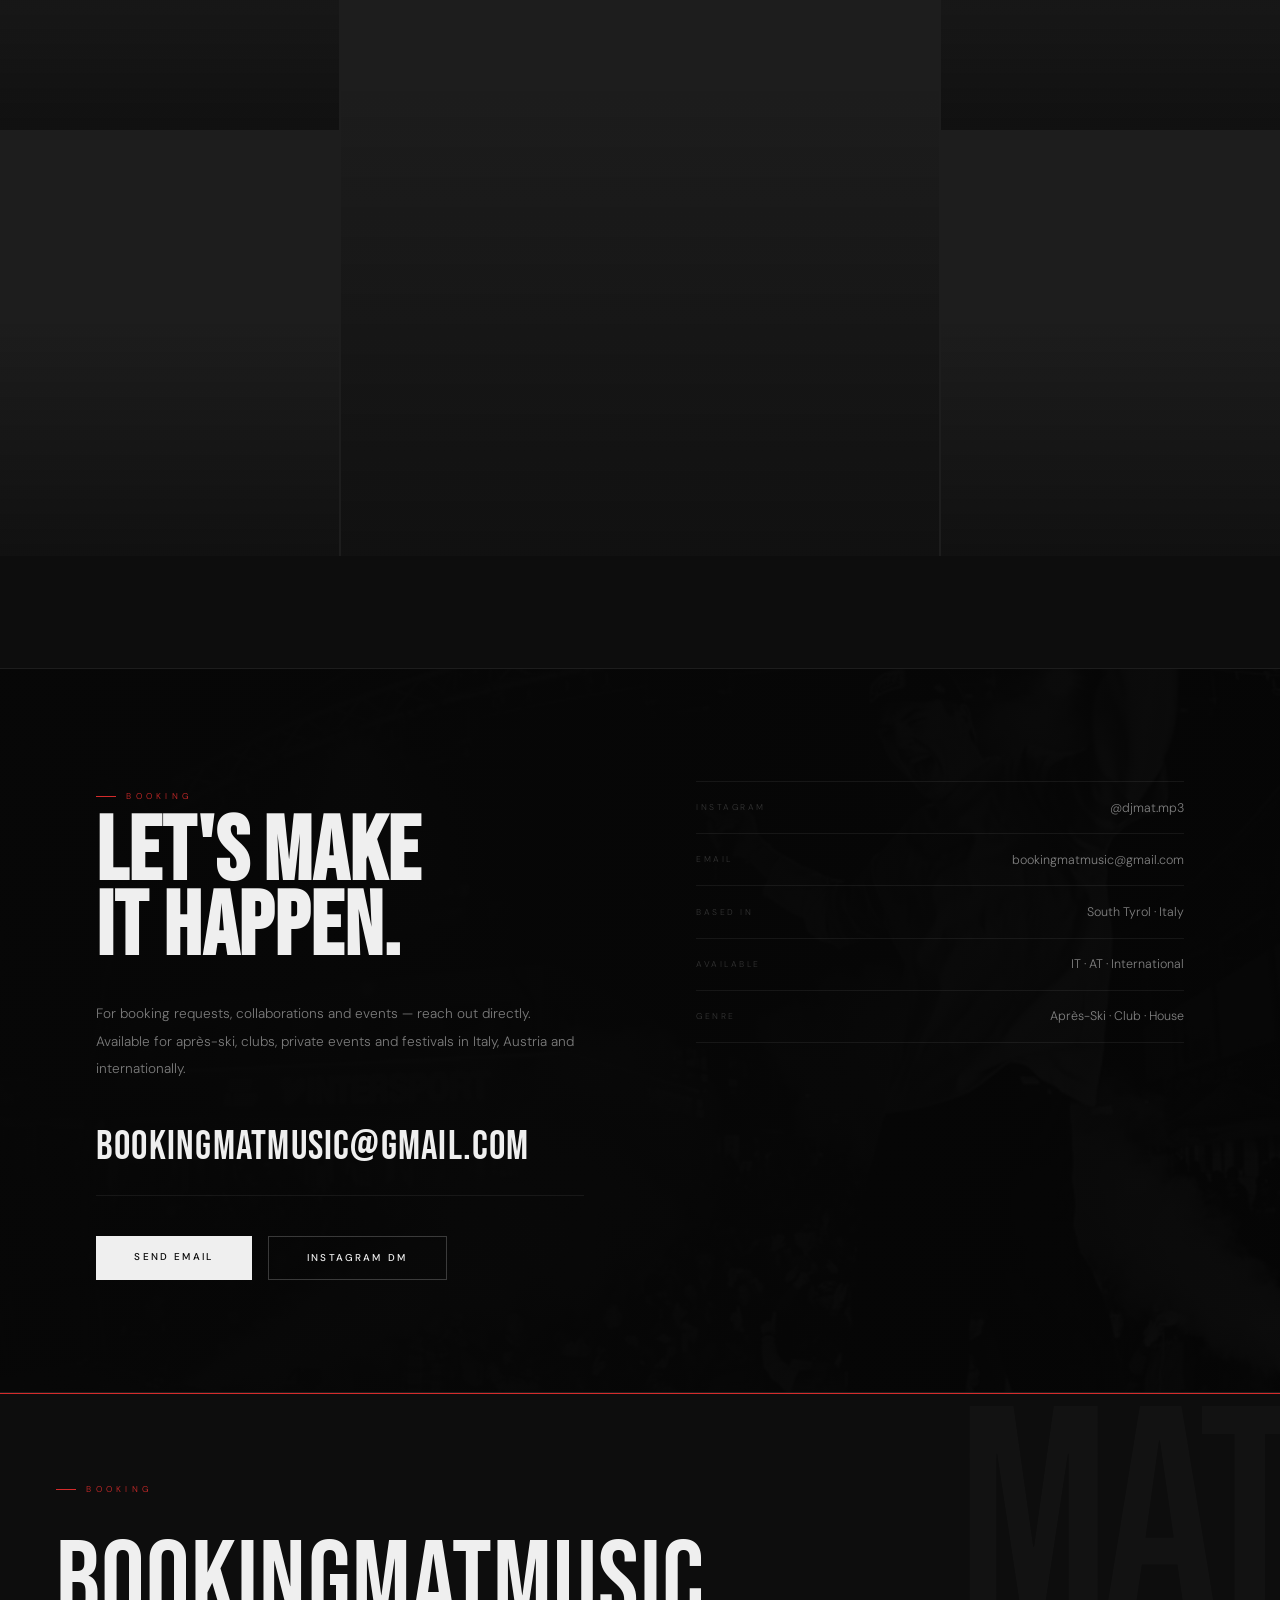
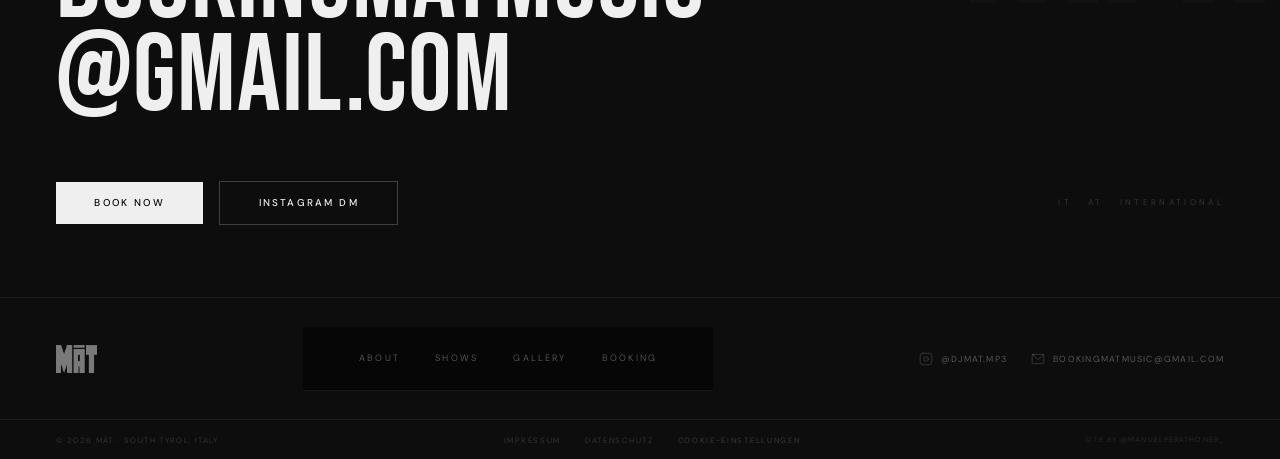
==== commit 778bc53c: "feat: redesign footer + add GDPR cookie consent banner - Footer: replace generic 3-col grid with bol" ====
--- a/index.html
+++ b/index.html
@@ -327,39 +327,146 @@
 
   <!-- FOOTER -->
   <footer>
-    <div class="footer-main">
+    <!-- CTA Band -->
+    <div class="footer-cta">
+      <div class="sec-label">Booking</div>
+      <a href="mailto:bookingmatmusic@gmail.com" class="footer-cta-email">
+        <span>bookingmatmusic</span>
+        <span>@gmail.com</span>
+      </a>
+      <div class="footer-cta-actions">
+        <a href="mailto:bookingmatmusic@gmail.com" class="btn btn-white">Book Now</a>
+        <a href="https://instagram.com/djmat.mp3" target="_blank" rel="noopener" class="btn btn-line">Instagram DM</a>
+        <span class="footer-avail">IT · AT · International</span>
+      </div>
+    </div>
+
+    <!-- Nav strip -->
+    <div class="footer-strip">
       <a href="#" class="footer-logo"><img src="assets/logo-white.png" alt="MĀT"></a>
       <nav class="footer-nav" aria-label="Footer navigation">
-        <span class="footer-nav-label">Navigation</span>
         <a href="#about">About</a>
         <a href="#shows">Shows</a>
         <a href="#gallery">Gallery</a>
         <a href="#booking">Booking</a>
-        <a href="#booking" class="footer-book">Book Now &rarr;</a>
       </nav>
       <div class="footer-social">
-        <span class="footer-nav-label">Contact</span>
         <a href="https://instagram.com/djmat.mp3" target="_blank" rel="noopener" class="footer-ig-link" aria-label="Instagram">
-          <svg xmlns="http://www.w3.org/2000/svg" width="15" height="15" viewBox="0 0 24 24" fill="none" stroke="currentColor" stroke-width="1.5" stroke-linecap="round" stroke-linejoin="round"><rect x="2" y="2" width="20" height="20" rx="5" ry="5"/><circle cx="12" cy="12" r="4"/><circle cx="17.5" cy="6.5" r="0.5" fill="currentColor" stroke="none"/></svg>
+          <svg xmlns="http://www.w3.org/2000/svg" width="14" height="14" viewBox="0 0 24 24" fill="none" stroke="currentColor" stroke-width="1.5" stroke-linecap="round" stroke-linejoin="round"><rect x="2" y="2" width="20" height="20" rx="5" ry="5"/><circle cx="12" cy="12" r="4"/><circle cx="17.5" cy="6.5" r="0.5" fill="currentColor" stroke="none"/></svg>
           @djmat.mp3
         </a>
         <a href="mailto:bookingmatmusic@gmail.com" class="footer-email-link">
-          <svg xmlns="http://www.w3.org/2000/svg" width="15" height="15" viewBox="0 0 24 24" fill="none" stroke="currentColor" stroke-width="1.5" stroke-linecap="round" stroke-linejoin="round"><rect x="2" y="4" width="20" height="16" rx="2"/><polyline points="2,4 12,13 22,4"/></svg>
+          <svg xmlns="http://www.w3.org/2000/svg" width="14" height="14" viewBox="0 0 24 24" fill="none" stroke="currentColor" stroke-width="1.5" stroke-linecap="round" stroke-linejoin="round"><rect x="2" y="4" width="20" height="16" rx="2"/><polyline points="2,4 12,13 22,4"/></svg>
           bookingmatmusic@gmail.com
         </a>
       </div>
     </div>
+
+    <!-- Legal bar -->
     <div class="footer-bottom">
       <span class="footer-copy">© 2026 MĀT · South Tyrol, Italy</span>
       <div class="footer-legal-links">
         <a href="impressum.html" class="footer-legal-link">Impressum</a>
         <a href="datenschutz.html" class="footer-legal-link">Datenschutz</a>
+        <button class="footer-legal-link footer-cookie-btn" id="footer-open-cookies">Cookie-Einstellungen</button>
       </div>
       <span class="footer-credit">site by <a href="https://instagram.com/manuelperathoner_" target="_blank" rel="noopener">@manuelperathoner_</a></span>
     </div>
   </footer>
+
+  <!-- COOKIE BANNER -->
+  <div class="cookie-banner" id="cookie-banner" role="dialog" aria-modal="true" aria-label="Cookie-Einstellungen">
+
+    <!-- Compact bar (default view) -->
+    <div class="cookie-bar" id="cookie-bar">
+      <div class="cookie-bar-text">
+        <span class="cookie-bar-label">Cookie-Einstellungen · Cookie Settings</span>
+        <p>Wir verwenden technisch notwendige Cookies sowie optionale Analyse-Cookies. <a href="datenschutz.html">Datenschutzerklärung</a></p>
+      </div>
+      <div class="cookie-bar-actions">
+        <button class="cookie-btn-text" id="cookie-open-settings">Einstellungen</button>
+        <button class="cookie-btn-secondary" id="cookie-essential">Nur notwendige</button>
+        <button class="cookie-btn-primary" id="cookie-accept-all">Alle akzeptieren</button>
+      </div>
+    </div>
+
+    <!-- Settings panel -->
+    <div class="cookie-settings" id="cookie-settings" hidden>
+      <div class="cookie-settings-head">
+        <button class="cookie-btn-back" id="cookie-back">
+          <svg xmlns="http://www.w3.org/2000/svg" width="12" height="12" viewBox="0 0 24 24" fill="none" stroke="currentColor" stroke-width="1.5" stroke-linecap="round" stroke-linejoin="round"><polyline points="15 18 9 12 15 6"/></svg>
+          Zurück
+        </button>
+        <span class="cookie-settings-title">Cookie-Präferenzen</span>
+      </div>
+
+      <!-- Notwendige -->
+      <div class="cookie-cat">
+        <div class="cookie-cat-row">
+          <div class="cookie-cat-info">
+            <div class="cookie-cat-name">Notwendige Cookies</div>
+            <div class="cookie-cat-desc">Technisch erforderlich für den Betrieb der Website. Können nicht deaktiviert werden.</div>
+          </div>
+          <span class="cookie-always-on">Immer aktiv</span>
+        </div>
+        <div class="cookie-cat-table">
+          <div class="cookie-row">
+            <span class="cookie-name">__cf_bm</span>
+            <span class="cookie-purpose">Cloudflare Bot-Management &amp; Sicherheit</span>
+            <span class="cookie-duration">Session</span>
+          </div>
+          <div class="cookie-row">
+            <span class="cookie-name">cf_clearance</span>
+            <span class="cookie-purpose">Cloudflare Sicherheits-Token (Challenge)</span>
+            <span class="cookie-duration">30 Tage</span>
+          </div>
+        </div>
+      </div>
+
+      <!-- Statistik -->
+      <div class="cookie-cat">
+        <div class="cookie-cat-row">
+          <div class="cookie-cat-info">
+            <div class="cookie-cat-name">Statistik</div>
+            <div class="cookie-cat-desc">Anonyme Besucherstatistiken via Cloudflare Web Analytics. Keine personenbezogenen Profile, keine Weitergabe an Dritte.</div>
+          </div>
+          <label class="cookie-toggle">
+            <input type="checkbox" id="toggle-analytics" role="switch" aria-label="Statistik-Cookies aktivieren">
+            <span class="cookie-toggle-track"><span class="cookie-toggle-thumb"></span></span>
+          </label>
+        </div>
+        <div class="cookie-cat-table">
+          <div class="cookie-row">
+            <span class="cookie-name">_cfuvid</span>
+            <span class="cookie-purpose">Cloudflare Web Analytics — anonyme Seitenaufrufe</span>
+            <span class="cookie-duration">Session</span>
+          </div>
+        </div>
+      </div>
+
+      <!-- Marketing -->
+      <div class="cookie-cat">
+        <div class="cookie-cat-row">
+          <div class="cookie-cat-info">
+            <div class="cookie-cat-name">Marketing</div>
+            <div class="cookie-cat-desc">Derzeit nicht eingesetzt. Zustimmung für eine mögliche zukünftige Nutzung (z. B. Meta Pixel, Retargeting).</div>
+          </div>
+          <label class="cookie-toggle">
+            <input type="checkbox" id="toggle-marketing" role="switch" aria-label="Marketing-Cookies aktivieren">
+            <span class="cookie-toggle-track"><span class="cookie-toggle-thumb"></span></span>
+          </label>
+        </div>
+      </div>
+
+      <div class="cookie-settings-actions">
+        <button class="cookie-btn-primary" id="cookie-save-settings">Auswahl speichern</button>
+        <button class="cookie-btn-text" id="cookie-accept-all-2">Alle akzeptieren</button>
+      </div>
+    </div>
+  </div>
 
   <script src="main.js"></script>
   <script src="animations.js"></script>
+  <script src="cookie.js"></script>
 </body>
 </html>
--- a/style.css
+++ b/style.css
@@ -1049,69 +1049,93 @@
   overflow: hidden;
 }
 
-/* Ghost MĀT behind footer */
+/* Ghost MĀT behind the CTA band */
 footer::before {
   content: 'MĀT';
   position: absolute;
   right: -1rem;
-  bottom: -1.5rem;
+  top: -1rem;
   font-family: var(--font-display);
-  font-size: clamp(8rem, 16vw, 18rem);
+  font-size: clamp(10rem, 22vw, 28rem);
   line-height: 1;
-  color: rgba(239, 239, 239, 0.028);
+  color: rgba(239, 239, 239, 0.02);
   letter-spacing: -0.02em;
   pointer-events: none;
   user-select: none;
   z-index: 0;
 }
 
-/* 3-column grid layout */
-.footer-main {
-  display: grid;
-  grid-template-columns: 1.2fr 1fr 1fr;
-  gap: 4rem;
-  padding: 4rem 3.5rem;
+/* --- CTA Band --- */
+.footer-cta {
+  padding: 5rem 3.5rem 4.5rem;
   border-bottom: 1px solid var(--border);
   position: relative;
   z-index: 1;
 }
 
-.footer-logo {
-  display: flex;
-  flex-direction: column;
-  gap: 1.2rem;
+.footer-cta-email {
+  display: block;
+  font-family: var(--font-display);
+  font-size: clamp(3rem, 8.5vw, 10rem);
+  line-height: 0.86;
+  letter-spacing: 0.01em;
+  color: var(--w);
+  transition: color 0.35s ease;
+  margin: 1.8rem 0 3.5rem;
+}
+
+.footer-cta-email span { display: block; }
+
+.footer-cta-email:hover { color: var(--red); }
+
+.footer-cta-actions {
+  display: flex;
+  align-items: center;
+  gap: 1rem;
+  flex-wrap: wrap;
+}
+
+.footer-avail {
+  margin-left: auto;
+  font-size: 0.52rem;
+  letter-spacing: 0.4em;
+  text-transform: uppercase;
+  color: rgba(239, 239, 239, 0.2);
+}
+
+/* --- Nav strip --- */
+.footer-strip {
+  display: flex;
+  align-items: center;
+  justify-content: space-between;
+  gap: 2rem;
+  padding: 1.8rem 3.5rem;
+  border-bottom: 1px solid var(--border);
+  flex-wrap: wrap;
+  position: relative;
+  z-index: 1;
 }
 
 .footer-logo img {
-  height: 30px;
-  opacity: 0.55;
-  transition: opacity 0.2s ease;
+  height: 28px;
+  opacity: 0.45;
+  transition: opacity 0.2s;
   display: block;
 }
-.footer-logo:hover img { opacity: 1; }
-
-/* Nav: vertical list */
+.footer-logo:hover img { opacity: 0.9; }
+
 .footer-nav {
   display: flex;
-  flex-direction: column;
-  gap: 0.85rem;
-}
-
-.footer-nav-label {
-  font-size: 0.5rem;
-  letter-spacing: 0.45em;
-  text-transform: uppercase;
-  color: rgba(239, 239, 239, 0.22);
-  margin-bottom: 0.4rem;
+  align-items: center;
+  gap: 2.2rem;
 }
 
 .footer-nav a {
-  font-size: 0.6rem;
-  letter-spacing: 0.22em;
-  text-transform: uppercase;
-  color: rgba(239, 239, 239, 0.45);
-  position: relative;
-  width: fit-content;
+  font-size: 0.57rem;
+  letter-spacing: 0.24em;
+  text-transform: uppercase;
+  color: rgba(239, 239, 239, 0.38);
+  position: relative;
   transition: color 0.2s;
 }
 
@@ -1131,80 +1155,364 @@
 .footer-nav a:hover        { color: var(--w); }
 .footer-nav a:hover::after { transform: scaleX(1); }
 
-.footer-book {
-  margin-top: 0.5rem;
-  padding-top: 1rem;
-  border-top: 1px solid var(--border);
-  color: var(--red) !important;
-}
-
-.footer-book:hover { color: var(--w) !important; }
-
-/* Contact column */
 .footer-social {
   display: flex;
-  flex-direction: column;
-  gap: 0.85rem;
+  align-items: center;
+  gap: 1.5rem;
 }
 
 .footer-ig-link,
 .footer-email-link {
   display: flex;
   align-items: center;
-  gap: 0.55rem;
-  font-size: 0.58rem;
+  gap: 0.5rem;
+  font-size: 0.55rem;
   letter-spacing: 0.14em;
   text-transform: uppercase;
-  color: rgba(239, 239, 239, 0.45);
+  color: rgba(239, 239, 239, 0.38);
   transition: color 0.2s;
-  width: fit-content;
 }
 
 .footer-ig-link:hover,
 .footer-email-link:hover { color: var(--w); }
 
 .footer-ig-link svg,
-.footer-email-link svg { flex-shrink: 0; opacity: 0.6; }
-
-/* Bottom bar */
+.footer-email-link svg { flex-shrink: 0; opacity: 0.5; }
+
+/* --- Legal bar --- */
 .footer-bottom {
   display: flex;
   justify-content: space-between;
   align-items: center;
-  padding: 1.1rem 3.5rem;
+  padding: 0.9rem 3.5rem;
   flex-wrap: wrap;
-  gap: 0.6rem;
+  gap: 0.5rem;
   position: relative;
   z-index: 1;
 }
 
 .footer-copy {
-  font-size: 0.5rem;
+  font-size: 0.48rem;
   letter-spacing: 0.18em;
   text-transform: uppercase;
-  color: rgba(239, 239, 239, 0.25);
-}
-
-.footer-legal-links { display: flex; gap: 1.5rem; }
+  color: rgba(239, 239, 239, 0.2);
+}
+
+.footer-legal-links {
+  display: flex;
+  align-items: center;
+  gap: 1.5rem;
+}
 
 .footer-legal-link {
-  font-size: 0.5rem;
+  font-size: 0.48rem;
   letter-spacing: 0.22em;
   text-transform: uppercase;
-  color: rgba(239, 239, 239, 0.25);
+  color: rgba(239, 239, 239, 0.2);
   transition: color 0.2s;
 }
 .footer-legal-link:hover { color: var(--red); }
 
+.footer-cookie-btn {
+  background: none;
+  border: none;
+  cursor: pointer;
+  font-family: var(--font-body);
+  padding: 0;
+}
+
 .footer-credit {
-  font-size: 0.48rem;
+  font-size: 0.46rem;
   letter-spacing: 0.15em;
   text-transform: uppercase;
-  color: rgba(239, 239, 239, 0.18);
+  color: rgba(239, 239, 239, 0.15);
 }
 
 .footer-credit a { color: inherit; transition: color 0.2s; }
 .footer-credit a:hover { color: rgba(239, 239, 239, 0.55); }
+
+/* =========================================
+   COOKIE BANNER
+   ========================================= */
+.cookie-banner {
+  position: fixed;
+  bottom: 0;
+  left: 0;
+  right: 0;
+  z-index: 9990;
+  background: rgba(8, 8, 8, 0.97);
+  border-top: 1px solid var(--border);
+  backdrop-filter: blur(24px);
+  -webkit-backdrop-filter: blur(24px);
+  transform: translateY(110%);
+  opacity: 0;
+  filter: blur(6px);
+  transition: transform 0.55s cubic-bezier(0.16, 1, 0.3, 1),
+              opacity 0.5s ease,
+              filter 0.5s ease;
+  max-height: 85vh;
+  overflow-y: auto;
+}
+
+.cookie-banner.visible {
+  transform: translateY(0);
+  opacity: 1;
+  filter: blur(0);
+}
+
+/* Compact bar */
+.cookie-bar {
+  display: flex;
+  align-items: center;
+  justify-content: space-between;
+  gap: 2rem;
+  padding: 1.6rem 3.5rem;
+  flex-wrap: wrap;
+}
+
+.cookie-bar-label {
+  display: block;
+  font-size: 0.5rem;
+  letter-spacing: 0.45em;
+  text-transform: uppercase;
+  color: var(--red);
+  margin-bottom: 0.4rem;
+}
+
+.cookie-bar-text p {
+  font-size: 0.78rem;
+  color: rgba(239, 239, 239, 0.42);
+  line-height: 1.65;
+}
+
+.cookie-bar-text a {
+  color: rgba(239, 239, 239, 0.6);
+  text-decoration: underline;
+  text-decoration-color: rgba(239, 239, 239, 0.18);
+  transition: color 0.2s;
+}
+.cookie-bar-text a:hover { color: var(--w); }
+
+.cookie-bar-actions {
+  display: flex;
+  align-items: center;
+  gap: 0.8rem;
+  flex-shrink: 0;
+  flex-wrap: wrap;
+}
+
+/* Cookie buttons */
+.cookie-btn-text {
+  background: none;
+  border: none;
+  cursor: pointer;
+  font-family: var(--font-body);
+  font-size: 0.58rem;
+  letter-spacing: 0.2em;
+  text-transform: uppercase;
+  color: rgba(239, 239, 239, 0.3);
+  padding: 0.5rem;
+  transition: color 0.2s;
+}
+.cookie-btn-text:hover { color: var(--w); }
+
+.cookie-btn-secondary {
+  background: transparent;
+  border: 1px solid rgba(239, 239, 239, 0.18);
+  cursor: pointer;
+  font-family: var(--font-body);
+  font-size: 0.6rem;
+  letter-spacing: 0.2em;
+  text-transform: uppercase;
+  color: var(--w);
+  padding: 0.72rem 1.5rem;
+  font-weight: 400;
+  transition: border-color 0.2s, color 0.2s;
+}
+.cookie-btn-secondary:hover { border-color: rgba(239, 239, 239, 0.5); }
+
+.cookie-btn-primary {
+  background: var(--w);
+  border: 1px solid var(--w);
+  cursor: pointer;
+  font-family: var(--font-body);
+  font-size: 0.6rem;
+  letter-spacing: 0.2em;
+  text-transform: uppercase;
+  color: var(--bg);
+  padding: 0.72rem 1.5rem;
+  font-weight: 500;
+  transition: background 0.22s, color 0.22s, border-color 0.22s;
+}
+.cookie-btn-primary:hover {
+  background: var(--red);
+  border-color: var(--red);
+  color: var(--w);
+}
+
+/* Settings panel */
+.cookie-settings { padding: 0 3.5rem 2rem; }
+.cookie-settings[hidden] { display: none; }
+
+.cookie-settings-head {
+  display: flex;
+  align-items: center;
+  gap: 1.5rem;
+  padding: 1.4rem 0;
+  border-bottom: 1px solid var(--border);
+  margin-bottom: 0.2rem;
+}
+
+.cookie-btn-back {
+  display: flex;
+  align-items: center;
+  gap: 0.45rem;
+  background: none;
+  border: none;
+  cursor: pointer;
+  font-family: var(--font-body);
+  font-size: 0.56rem;
+  letter-spacing: 0.22em;
+  text-transform: uppercase;
+  color: rgba(239, 239, 239, 0.32);
+  padding: 0;
+  transition: color 0.2s;
+}
+.cookie-btn-back:hover { color: var(--w); }
+
+.cookie-settings-title {
+  font-size: 0.53rem;
+  letter-spacing: 0.38em;
+  text-transform: uppercase;
+  color: rgba(239, 239, 239, 0.28);
+}
+
+/* Cookie category */
+.cookie-cat {
+  border-bottom: 1px solid var(--border);
+  padding: 1.3rem 0;
+}
+
+.cookie-cat-row {
+  display: flex;
+  justify-content: space-between;
+  align-items: flex-start;
+  gap: 2.5rem;
+}
+
+.cookie-cat-name {
+  font-size: 0.78rem;
+  font-weight: 400;
+  letter-spacing: 0.04em;
+  color: var(--w);
+  margin-bottom: 0.32rem;
+}
+
+.cookie-cat-desc {
+  font-size: 0.72rem;
+  color: rgba(239, 239, 239, 0.36);
+  line-height: 1.7;
+  max-width: 540px;
+}
+
+.cookie-always-on {
+  flex-shrink: 0;
+  font-size: 0.5rem;
+  letter-spacing: 0.3em;
+  text-transform: uppercase;
+  color: var(--red);
+  padding-top: 0.18rem;
+  white-space: nowrap;
+}
+
+/* Toggle */
+.cookie-toggle {
+  flex-shrink: 0;
+  cursor: pointer;
+  display: block;
+  margin-top: 0.1rem;
+}
+
+.cookie-toggle input {
+  position: absolute;
+  opacity: 0;
+  width: 0;
+  height: 0;
+}
+
+.cookie-toggle-track {
+  display: block;
+  width: 46px;
+  height: 26px;
+  background: rgba(239, 239, 239, 0.08);
+  border: 1px solid rgba(239, 239, 239, 0.1);
+  border-radius: 13px;
+  position: relative;
+  transition: background 0.25s, border-color 0.25s;
+}
+
+.cookie-toggle input:checked + .cookie-toggle-track {
+  background: var(--red);
+  border-color: var(--red);
+}
+
+.cookie-toggle-thumb {
+  position: absolute;
+  top: 3px;
+  left: 3px;
+  width: 18px;
+  height: 18px;
+  background: rgba(239, 239, 239, 0.45);
+  border-radius: 50%;
+  transition: transform 0.28s cubic-bezier(0.34, 1.56, 0.64, 1), background 0.25s;
+}
+
+.cookie-toggle input:checked + .cookie-toggle-track .cookie-toggle-thumb {
+  transform: translateX(20px);
+  background: var(--w);
+}
+
+/* Cookie details table */
+.cookie-cat-table {
+  margin-top: 1rem;
+  border-top: 1px solid rgba(239, 239, 239, 0.04);
+}
+
+.cookie-row {
+  display: grid;
+  grid-template-columns: 150px 1fr 90px;
+  gap: 1rem;
+  padding: 0.5rem 0;
+  border-bottom: 1px solid rgba(239, 239, 239, 0.03);
+}
+
+.cookie-name {
+  font-family: var(--font-display);
+  font-size: 0.78rem;
+  letter-spacing: 0.04em;
+  color: rgba(239, 239, 239, 0.5);
+}
+
+.cookie-purpose {
+  font-size: 0.67rem;
+  color: rgba(239, 239, 239, 0.28);
+  line-height: 1.5;
+}
+
+.cookie-duration {
+  font-size: 0.6rem;
+  color: rgba(239, 239, 239, 0.2);
+  text-align: right;
+  letter-spacing: 0.05em;
+}
+
+.cookie-settings-actions {
+  display: flex;
+  align-items: center;
+  gap: 1rem;
+  padding-top: 1.6rem;
+  flex-wrap: wrap;
+}
 
 /* =========================================
    LOADER
@@ -1475,21 +1783,56 @@
 
   .gallery-item { width: 210px; height: 300px; }
 
-  .footer-main {
-    grid-template-columns: 1fr;
-    gap: 2.5rem;
-    padding: 3rem 1.5rem;
+  .footer-cta {
+    padding: 3.5rem 1.5rem 3rem;
   }
 
-  .footer-nav    { gap: 0.75rem; }
-  .footer-social { gap: 0.75rem; }
+  .footer-cta-email {
+    font-size: clamp(2.2rem, 10vw, 5rem);
+    margin: 1.2rem 0 2rem;
+  }
+
+  .footer-avail { margin-left: 0; }
+
+  .footer-strip {
+    flex-wrap: wrap;
+    gap: 1.2rem;
+    padding: 1.4rem 1.5rem;
+  }
+
+  .footer-nav {
+    gap: 1.2rem;
+    flex-wrap: wrap;
+  }
+
+  .footer-social { gap: 1rem; }
 
   .footer-bottom {
     padding: 0.9rem 1.5rem;
-    flex-direction: row;
-    justify-content: space-between;
-    flex-wrap: wrap;
+    flex-direction: column;
+    align-items: flex-start;
+    gap: 0.6rem;
   }
+
+  .cookie-bar {
+    padding: 1.4rem 1.5rem;
+    flex-direction: column;
+    align-items: flex-start;
+    gap: 1.2rem;
+  }
+
+  .cookie-bar-actions {
+    width: 100%;
+    justify-content: flex-end;
+  }
+
+  .cookie-settings { padding: 0 1.5rem 2rem; }
+
+  .cookie-row {
+    grid-template-columns: 120px 1fr;
+  }
+
+  .cookie-duration { display: none; }
 }
 
 @media (max-width: 400px) {
